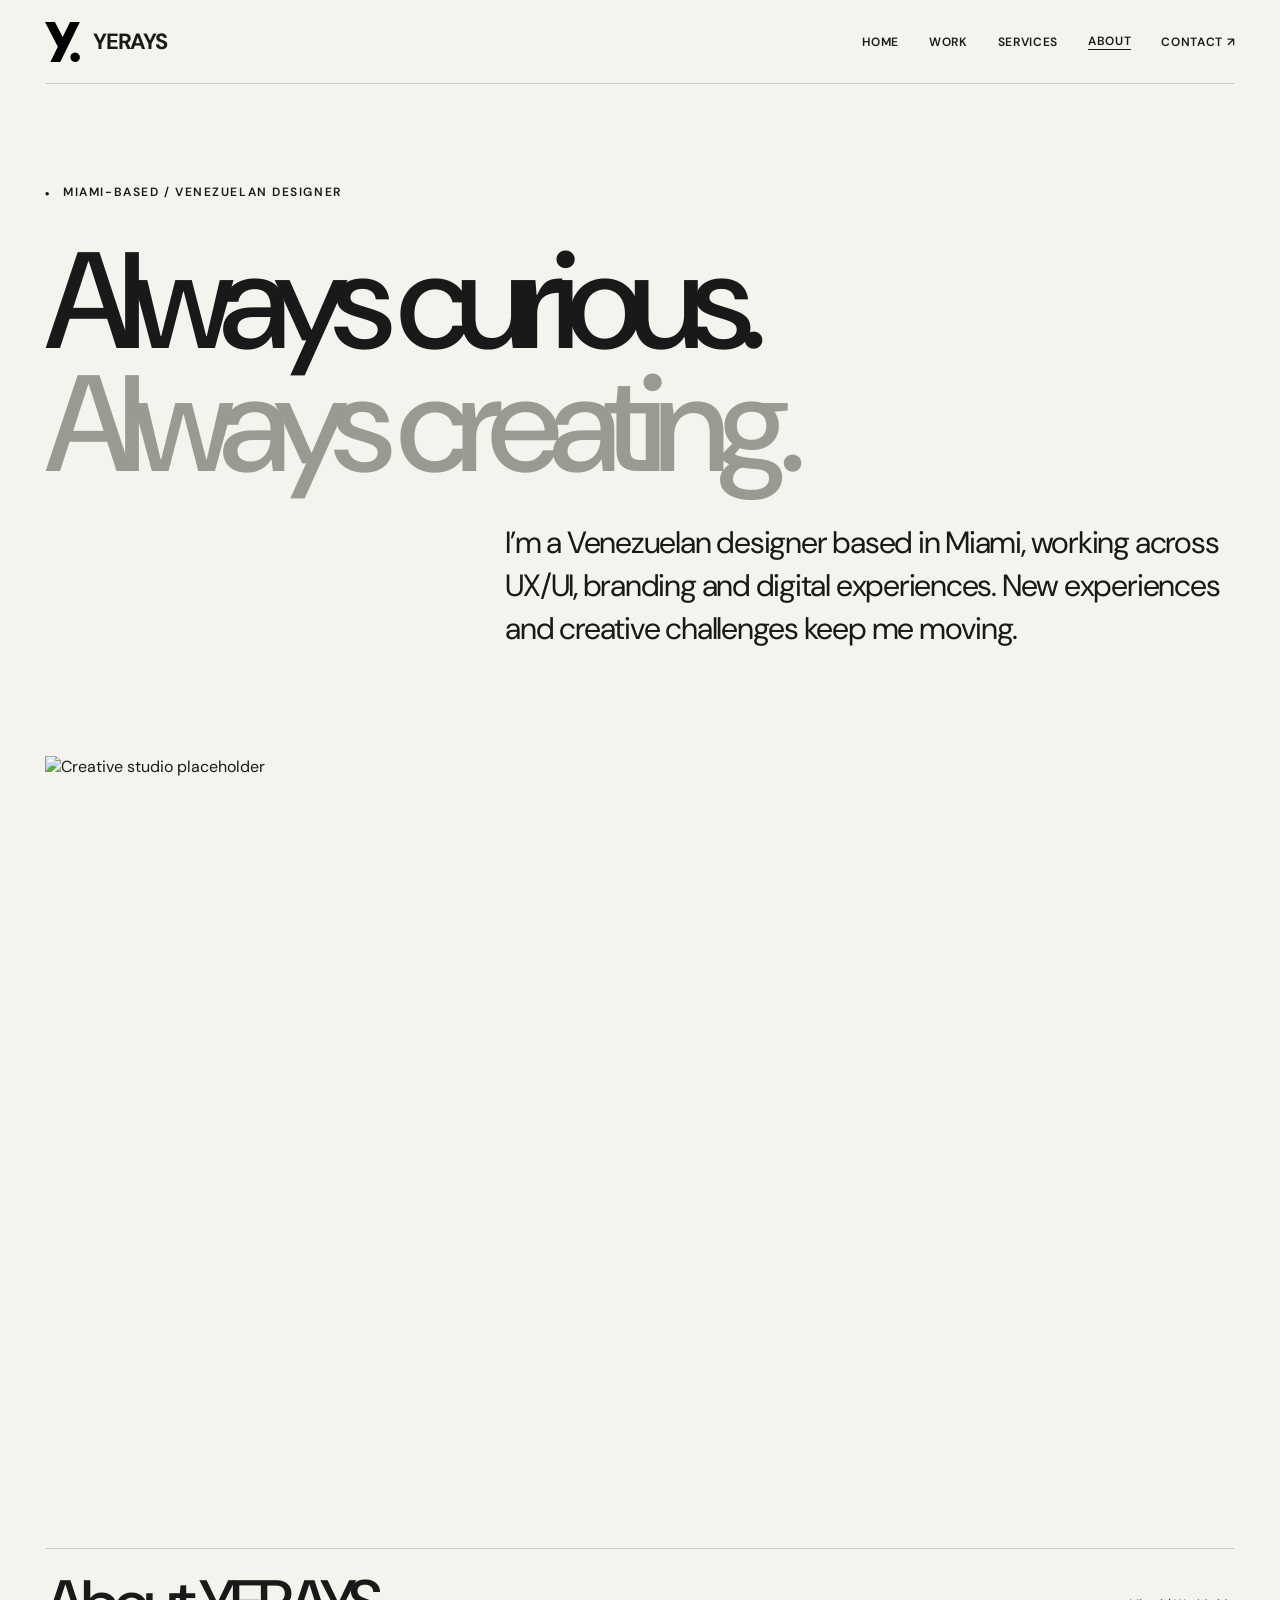
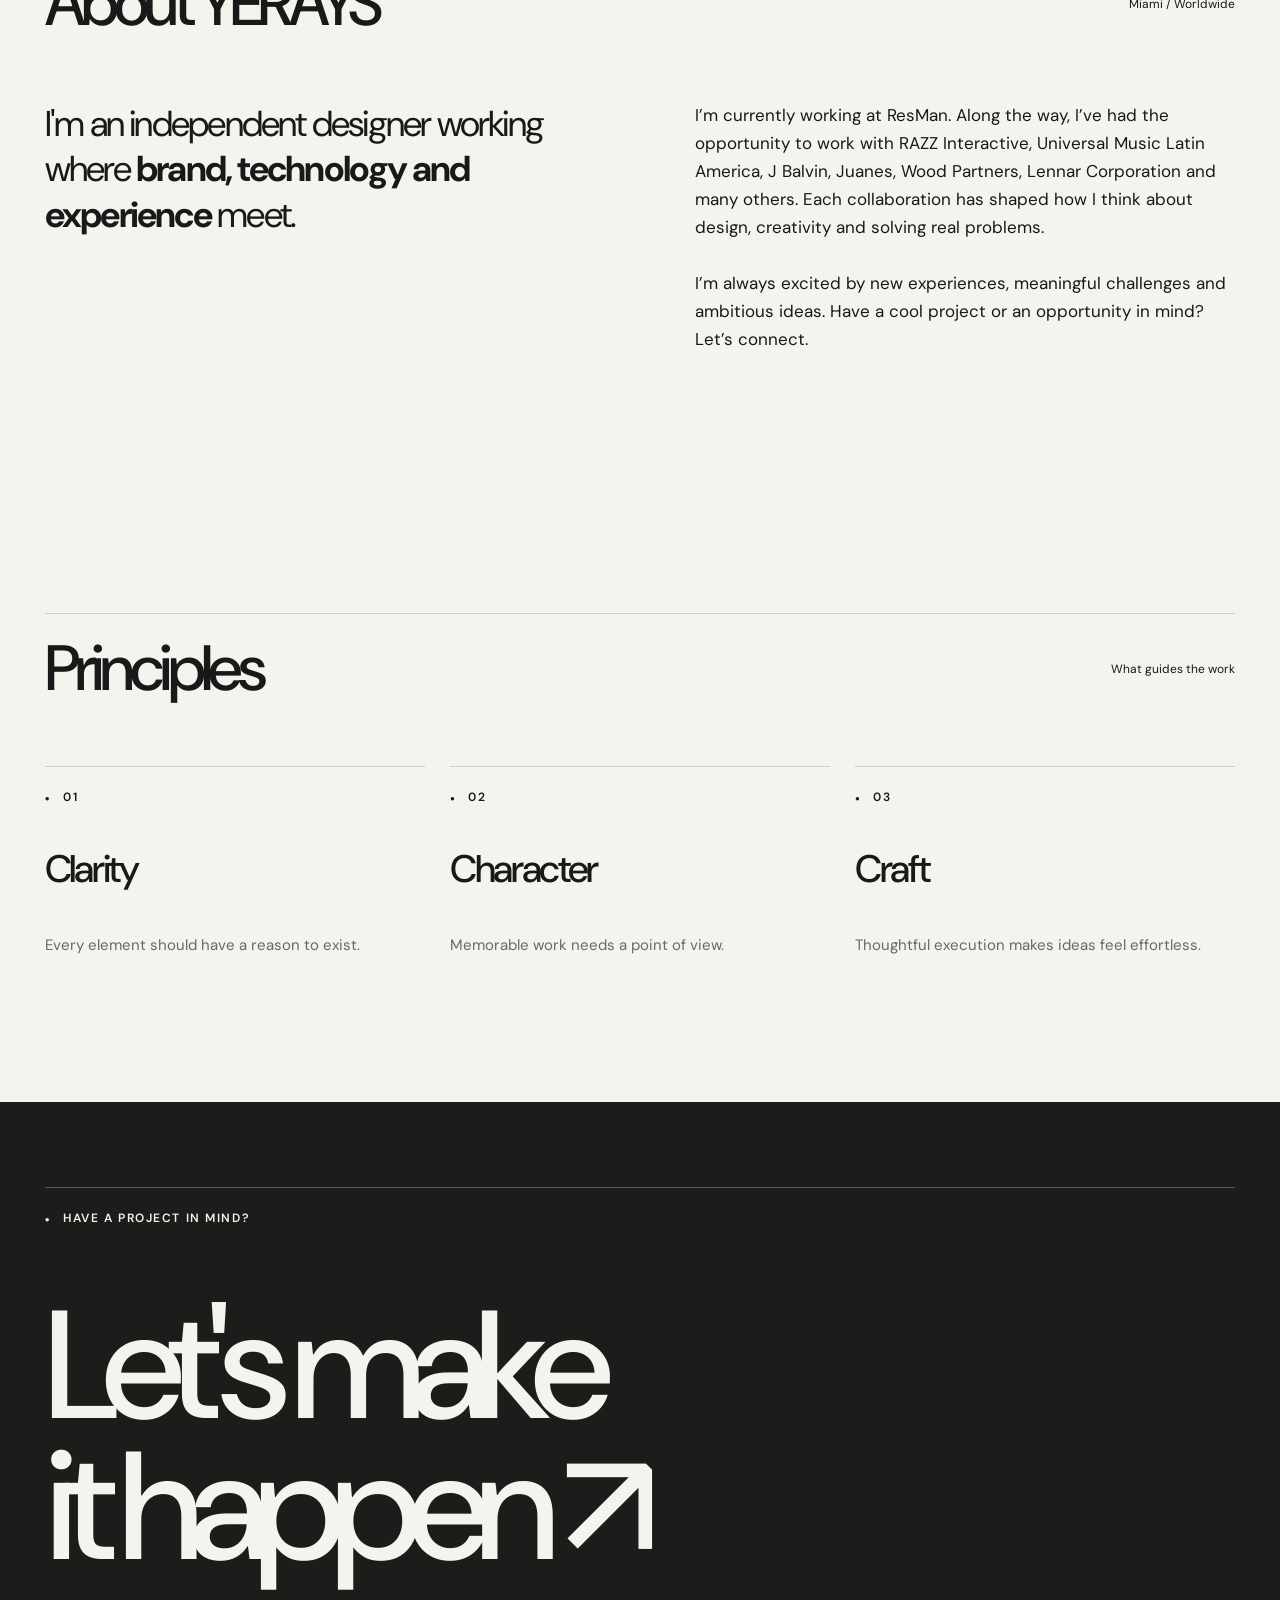
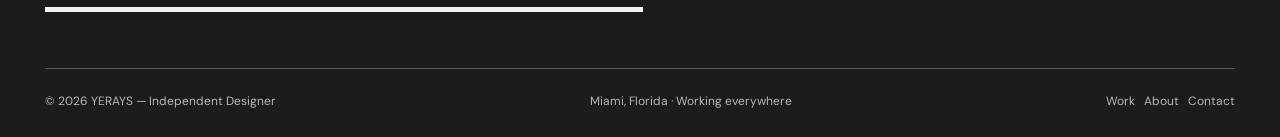
==== about.html @ f9dbedfa "Personalize About page with Venezuelan designer bio and experience" ====
<!doctype html><html lang="en"><head><meta charset="utf-8"><meta name="viewport" content="width=device-width,initial-scale=1"><meta name="theme-color" content="#f4f3ee"><title>About — YERAYS</title><meta name="description" content="Meet YERAYS, a Miami-based Venezuelan designer with experience working with RAZZ Interactive, Universal Music Latin America, J Balvin, Juanes, Wood Partners and Lennar."><link rel="stylesheet" href="style.css"></head><body><div class="container"><header class="topbar"><a class="brand" href="index.html" aria-label="YERAYS home"><img src="yerays-logo-black.svg" alt=""><span>YERAYS</span></a><nav class="nav" id="nav"><a href="index.html" >Home</a><a href="work.html" >Work</a><a href="services.html" >Services</a><a href="about.html" class="active">About</a><a href="contact.html" >Contact ↗</a></nav><button class="menu-btn" aria-expanded="false" aria-controls="nav">Menu +</button></header></div><main class="container"><section class="page-head"><div class="eyebrow">Miami-based / Venezuelan designer</div><h1 class="display">Always curious.<br><em>Always creating.</em></h1><p class="summary">I’m a Venezuelan designer based in Miami, working across UX/UI, branding and digital experiences. New experiences and creative challenges keep me moving.</p></section><div class="case-hero reveal"><img src="https://images.unsplash.com/photo-1497366754035-f200968a6e72?auto=format&fit=crop&w=2200&q=90" alt="Creative studio placeholder"></div><section class="section"><div class="section-line"><h2>About YERAYS</h2><span>Miami / Worldwide</span></div><div class="about-columns"><p class="reveal">I'm an independent designer working where <strong>brand, technology and experience</strong> meet.</p><p class="side reveal">I’m currently working at ResMan. Along the way, I’ve had the opportunity to work with RAZZ Interactive, Universal Music Latin America, J Balvin, Juanes, Wood Partners, Lennar Corporation and many others. Each collaboration has shaped how I think about design, creativity and solving real problems.<br><br>I’m always excited by new experiences, meaningful challenges and ambitious ideas. Have a cool project or an opportunity in mind? Let’s connect.</p></div></section><section class="section"><div class="section-line"><h2>Principles</h2><span>What guides the work</span></div><div class="process"><article class="reveal"><span class="eyebrow">01</span><h3>Clarity</h3><p>Every element should have a reason to exist.</p></article><article class="reveal"><span class="eyebrow">02</span><h3>Character</h3><p>Memorable work needs a point of view.</p></article><article class="reveal"><span class="eyebrow">03</span><h3>Craft</h3><p>Thoughtful execution makes ideas feel effortless.</p></article></div></section></main><footer class="footer"><div class="container"><div class="footer-head eyebrow">Have a project in mind?</div><h2>Let's make<br><a href="contact.html">it happen ↗</a></h2><div class="footer-bottom"><span>© <span data-year>2026</span> YERAYS — Independent Designer</span><span>Miami, Florida · Working everywhere</span><span><a href="work.html">Work</a> &nbsp; <a href="about.html">About</a> &nbsp; <a href="contact.html">Contact</a></span></div></div></footer><div class="cursor-tip" aria-hidden="true">Explore<br>case study ↗</div><script src="script.js" defer></script></body></html>
---- style.css ----
@import url('https://fonts.googleapis.com/css2?family=DM+Sans:wght@400;500;600;700&display=swap');
:root{--bg:#f4f3ee;--ink:#181918;--line:#cecec7;--muted:#686963;--accent:#d9f66e}*{box-sizing:border-box}html{scroll-behavior:smooth}body{margin:0;background:var(--bg);color:var(--ink);font-family:'DM Sans',Arial,sans-serif;-webkit-font-smoothing:antialiased}a{color:inherit;text-decoration:none}button,input,textarea{font:inherit}button{cursor:pointer}img,video{display:block;width:100%}::selection{background:var(--accent);color:var(--ink)}.container{width:min(100% - 7vw,1680px);margin:auto}.topbar{height:84px;display:flex;justify-content:space-between;align-items:center;gap:20px;border-bottom:1px solid var(--line);position:relative;z-index:30}.brand{display:flex;align-items:center;gap:13px;font-weight:700;letter-spacing:-.07em}.brand img{height:40px;width:35px;object-fit:contain}.brand span{font-size:22px}.nav{display:flex;gap:30px;align-items:center}.nav a{font-size:12px;font-weight:600;text-transform:uppercase;letter-spacing:.055em}.nav a.active{border-bottom:1px solid}.nav a:hover{opacity:.55}.menu-btn{display:none;border:0;background:transparent;font-size:14px}.pill{display:inline-flex;gap:10px;align-items:center;border:1px solid currentColor;border-radius:100px;padding:12px 19px;font-size:12px;font-weight:600;text-transform:uppercase;letter-spacing:.06em;transition:background .25s,color .25s}.pill:hover{background:var(--ink);color:var(--bg)}.eyebrow{font-size:12px;text-transform:uppercase;letter-spacing:.13em;font-weight:600}.eyebrow:before{content:'●';font-size:8px;margin-right:12px}.display{font-size:clamp(64px,10.7vw,190px);line-height:.9;letter-spacing:-.09em;font-weight:500;margin:0}.display em{font-style:normal;color:#999a92}.lede{font-size:clamp(21px,2.5vw,37px);line-height:1.3;letter-spacing:-.05em;font-weight:500}.muted{color:var(--muted)}.home-intro{padding:92px 0 56px}.home-intro .display{margin-top:38px}.intro-foot{display:flex;justify-content:space-between;align-items:end;gap:35px;margin-top:44px}.intro-foot p{max-width:470px;font-size:17px;line-height:1.5}.small{font-size:12px}.motion-stage{height:185vh;position:relative}.motion-pin{height:100vh;position:sticky;top:0;display:flex;align-items:center;justify-content:center;overflow:hidden}.motion-frame{position:relative;width:100vw;height:100vh;overflow:hidden;will-change:width,height,border-radius;isolation:isolate;background:#303b3a}.motion-frame img{width:100%;height:100%;object-fit:cover;filter:brightness(.72)}.motion-frame:after{content:'';position:absolute;inset:0;background:linear-gradient(90deg,rgba(0,0,0,.55),transparent 75%)}.motion-caption{position:absolute;left:7%;bottom:12%;z-index:2;color:white;font-size:clamp(42px,7vw,115px);line-height:.95;letter-spacing:-.075em;max-width:800px}.motion-caption small{display:block;font-size:12px;letter-spacing:.1em;text-transform:uppercase;margin-bottom:20px}.section{padding:130px 0}.section-line{border-top:1px solid var(--line);padding-top:23px;display:flex;justify-content:space-between;align-items:center;margin-bottom:65px}.section-line h2{font-size:clamp(35px,5vw,78px);letter-spacing:-.075em;line-height:1;margin:0;font-weight:500}.section-line span{font-size:12px}.feature-grid{display:grid;grid-template-columns:1.2fr .8fr;gap:28px}.feature-grid>a:nth-child(2){margin-top:160px}.tile{display:block;position:relative}.tile-visual{overflow:hidden;background:#deded9;position:relative}.tile-visual img{height:100%;object-fit:cover;transition:transform .9s cubic-bezier(.2,.7,.2,1)}.tile:hover img{transform:scale(1.055)}.tile.large .tile-visual{aspect-ratio:1.13}.tile.medium .tile-visual{aspect-ratio:.84}.tile.wide .tile-visual{aspect-ratio:1.75}.tile.small .tile-visual{aspect-ratio:1.04}.tile-meta{display:flex;justify-content:space-between;gap:15px;margin-top:18px}.tile-meta h3{font-size:clamp(20px,2.1vw,33px);letter-spacing:-.06em;font-weight:500;margin:0}.tile-meta span{font-size:12px;color:var(--muted);padding-top:7px}.tile p{font-size:13px;color:var(--muted);margin:8px 0 0}.cursor-tip{position:fixed;left:0;top:0;pointer-events:none;z-index:99;background:var(--accent);color:var(--ink);border-radius:50%;height:118px;width:118px;display:grid;place-items:center;text-align:center;font-size:12px;font-weight:700;line-height:1.3;transform:translate(-50%,-50%) scale(0);transition:transform .25s;box-shadow:0 12px 30px #0002}.cursor-tip.visible{transform:translate(-50%,-50%) scale(1)}.service-list{border-top:1px solid var(--line)}.service-row{display:grid;grid-template-columns:75px 1fr 1fr 35px;gap:22px;border-bottom:1px solid var(--line);padding:35px 0;align-items:center;transition:padding .3s}.service-row:hover{padding-left:16px}.service-row h3{font-size:clamp(26px,4vw,60px);font-weight:500;letter-spacing:-.065em;margin:0}.service-row p{max-width:390px;line-height:1.5;color:var(--muted);font-size:14px}.statement{background:#1b1d1a;color:#f4f3ee;padding:150px 0}.statement .lede{max-width:1150px;font-size:clamp(38px,5.5vw,88px);line-height:1.1}.statement .lede span{color:#878981}.footer{background:#1b1d1a;color:#f4f3ee;padding:85px 0 28px}.footer-head{border-top:1px solid #575a53;padding-top:22px}.footer h2{font-size:clamp(68px,12vw,190px);font-weight:500;letter-spacing:-.09em;line-height:.92;margin:70px 0 90px}.footer h2 a{border-bottom:5px solid currentColor}.footer-bottom{border-top:1px solid #575a53;padding-top:24px;display:flex;justify-content:space-between;gap:20px;font-size:12px;color:#b7b8b1}.page-head{padding:100px 0 75px}.page-head .display{margin:40px 0 35px}.page-head .summary{max-width:730px;margin-left:auto;font-size:clamp(20px,2.4vw,33px);line-height:1.4;letter-spacing:-.04em}.work-grid{display:grid;grid-template-columns:repeat(12,1fr);column-gap:25px;row-gap:110px}.work-grid .tile{grid-column:span 6}.work-grid .tile:nth-child(4n+1){grid-column:span 7}.work-grid .tile:nth-child(4n+2){grid-column:span 5;margin-top:160px}.work-grid .tile:nth-child(4n+3){grid-column:span 5;margin-top:100px}.work-grid .tile:nth-child(4n){grid-column:span 7}.work-grid .tile-visual{aspect-ratio:1.22}.work-grid .tile:nth-child(4n+2) .tile-visual,.work-grid .tile:nth-child(4n+3) .tile-visual{aspect-ratio:.82}.filters{display:flex;gap:10px;flex-wrap:wrap;margin:0 0 50px}.filter{background:none;border:1px solid var(--line);border-radius:40px;padding:11px 17px;font-size:12px}.filter.active,.filter:hover{background:var(--ink);color:white}.tile[hidden]{display:none!important}.about-columns{display:grid;grid-template-columns:1fr 1fr;gap:50px}.about-columns p{font-size:clamp(22px,2.8vw,43px);letter-spacing:-.05em;line-height:1.28;margin:0}.about-columns .side{font-size:17px;line-height:1.65;max-width:540px;margin-left:auto;letter-spacing:0}.process{display:grid;grid-template-columns:repeat(3,1fr);gap:25px}.process article{border-top:1px solid var(--line);padding-top:18px}.process h3{font-size:clamp(25px,3vw,42px);letter-spacing:-.06em;font-weight:500}.process p{font-size:15px;line-height:1.6;color:var(--muted)}.contact-grid{display:grid;grid-template-columns:1fr 1fr;gap:80px}.contact-grid .lede{margin:0}.contact-form{display:grid;gap:25px}.field{display:grid;gap:10px}.field label{font-size:12px;text-transform:uppercase;letter-spacing:.08em}.field input,.field textarea{width:100%;border:0;border-bottom:1px solid var(--line);background:transparent;border-radius:0;padding:15px 0;outline:0;font-size:17px;color:var(--ink)}.field input:focus,.field textarea:focus{border-color:var(--ink)}.contact-form button{border:0;background:var(--ink);color:white;padding:20px;font-size:13px;text-transform:uppercase;letter-spacing:.08em}.contact-note{font-size:12px;color:var(--muted)}.case-hero{aspect-ratio:1.8;overflow:hidden}.case-hero img{height:100%;object-fit:cover}.case-info{display:grid;grid-template-columns:1fr 1fr;gap:50px}.case-info p{font-size:clamp(20px,2.7vw,37px);letter-spacing:-.05em;line-height:1.4;margin:0}.case-detail{margin:70px 0}.case-detail img{max-height:850px;object-fit:cover}.reveal{opacity:0;transform:translateY(42px);transition:opacity .8s ease,transform .8s cubic-bezier(.2,.7,.2,1)}.reveal.in{opacity:1;transform:translateY(0)}@media(max-width:800px){.container{width:calc(100% - 40px)}.topbar{height:70px}.nav{display:none;position:absolute;top:70px;left:-20px;right:-20px;background:var(--bg);padding:30px 20px 40px;flex-direction:column;align-items:flex-start;border-bottom:1px solid var(--line)}.nav.open{display:flex}.menu-btn{display:block}.brand img{height:34px;width:30px}.brand span{font-size:20px}.home-intro{padding:75px 0 50px}.display{font-size:clamp(58px,13vw,100px)}.intro-foot{align-items:flex-start;flex-direction:column;margin-top:30px}.motion-stage{height:145vh}.motion-caption{font-size:clamp(40px,10vw,76px)}.section{padding:85px 0}.section-line{margin-bottom:40px}.feature-grid,.about-columns,.contact-grid,.case-info{grid-template-columns:1fr}.feature-grid>a:nth-child(2){margin-top:0}.feature-grid .tile-visual{aspect-ratio:1.15!important}.work-grid{grid-template-columns:1fr;row-gap:55px}.work-grid .tile,.work-grid .tile:nth-child(n){grid-column:1;margin-top:0}.work-grid .tile-visual,.work-grid .tile:nth-child(n) .tile-visual{aspect-ratio:1.1}.service-row{grid-template-columns:32px 1fr 25px;gap:12px}.service-row p{grid-column:2;grid-row:2;margin:0}.service-row h3{font-size:31px}.service-row .arrow{grid-column:3;grid-row:1}.statement{padding:100px 0}.footer h2{margin:60px 0;font-size:clamp(60px,12vw,100px)}.footer-bottom{flex-wrap:wrap}.page-head{padding:75px 0 55px}.page-head .summary{margin:30px 0 0}.process{grid-template-columns:1fr}.about-columns .side{margin:0}.case-hero{aspect-ratio:1.1}.cursor-tip{display:none}}@media(prefers-reduced-motion:reduce){*,*:before,*:after{animation-duration:.01ms!important;transition-duration:.01ms!important;scroll-behavior:auto!important}.reveal{opacity:1;transform:none}.motion-stage{height:auto}.motion-pin{position:relative;height:70vh}.motion-frame{width:100%!important;height:70vh!important;border-radius:0!important}}
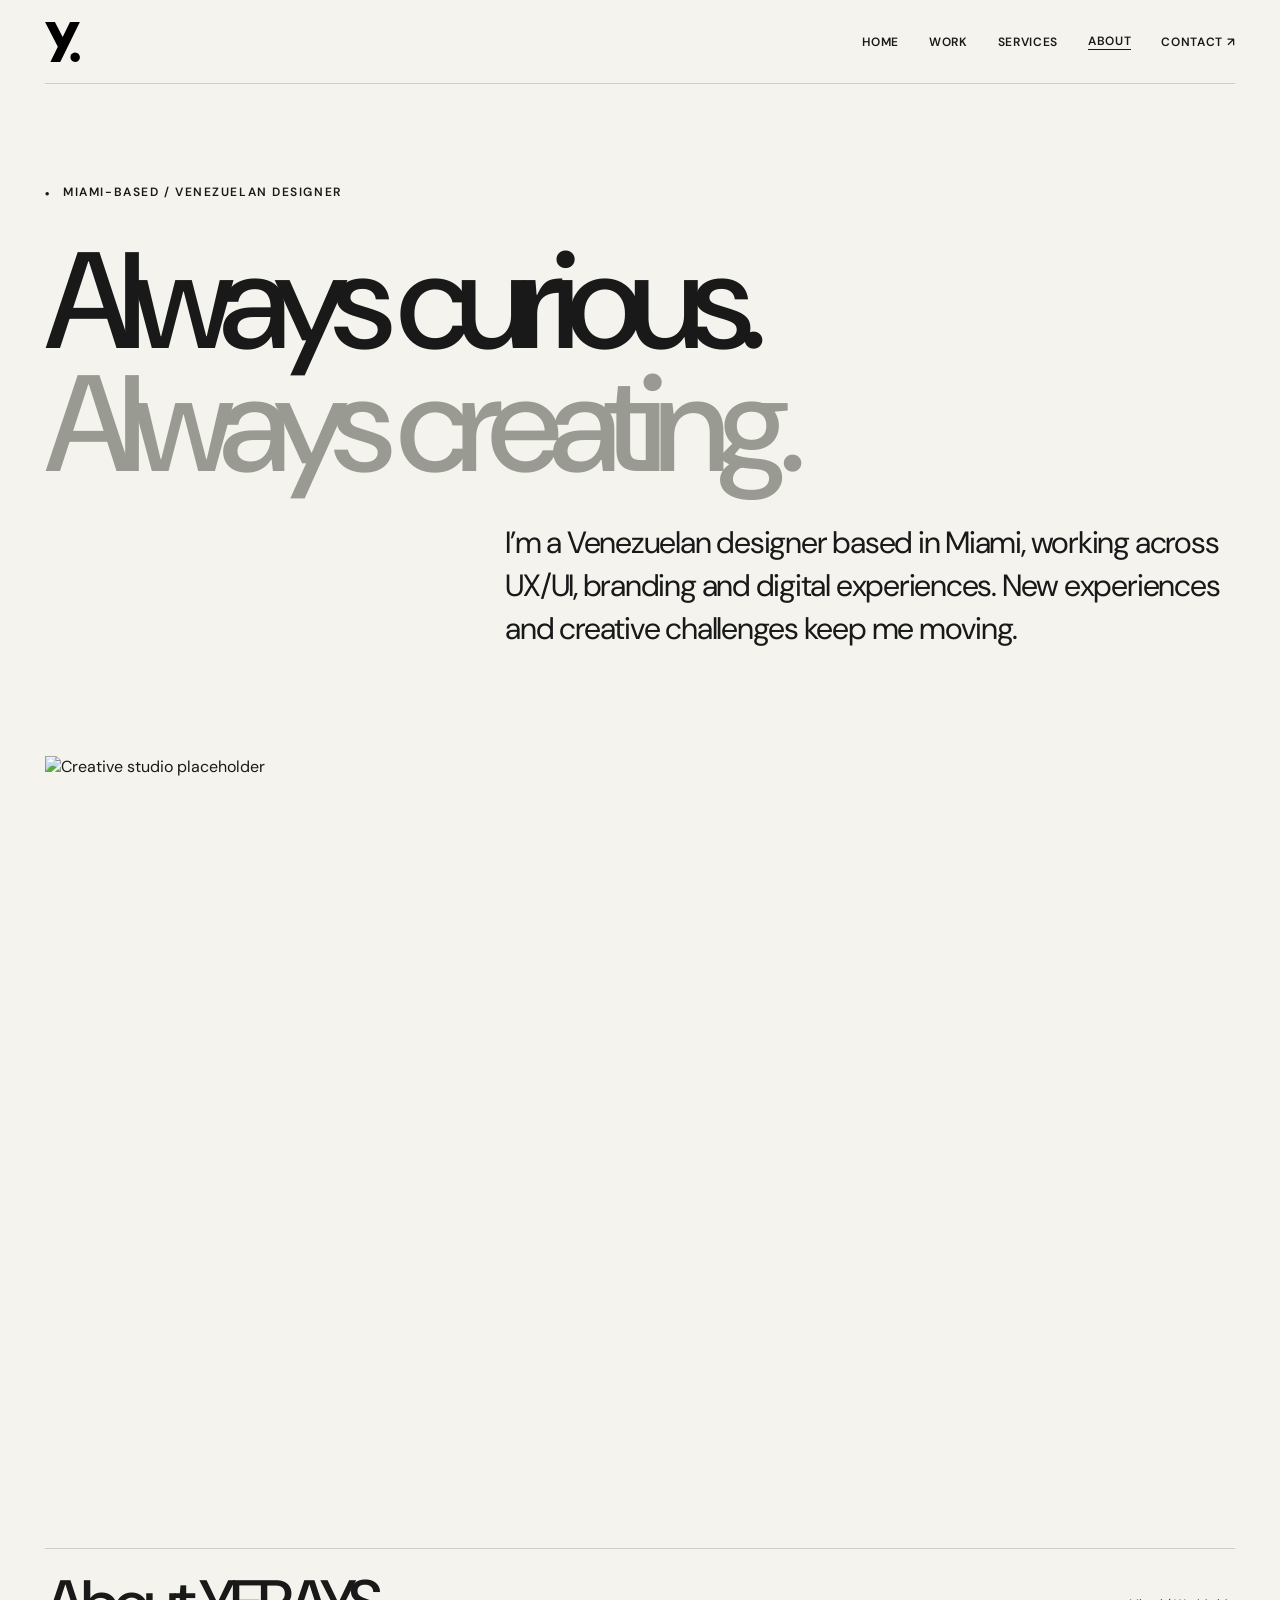
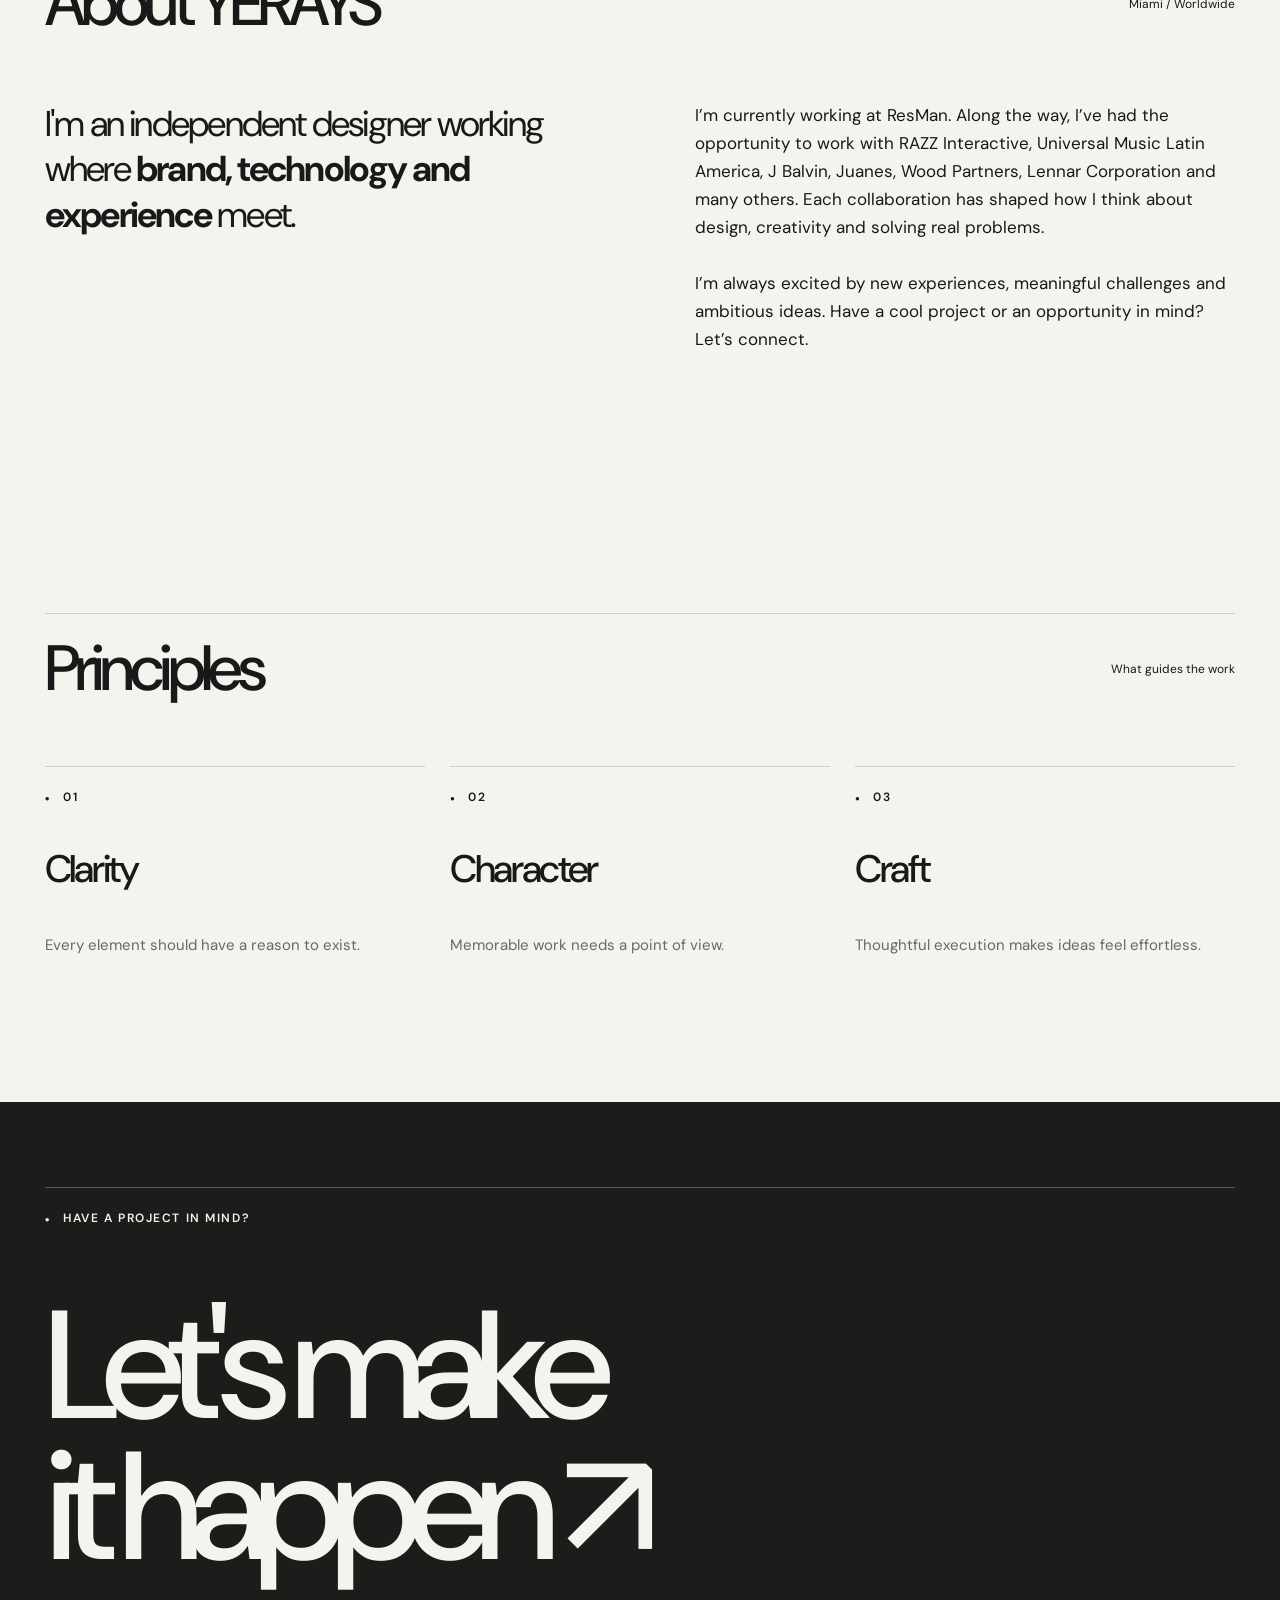
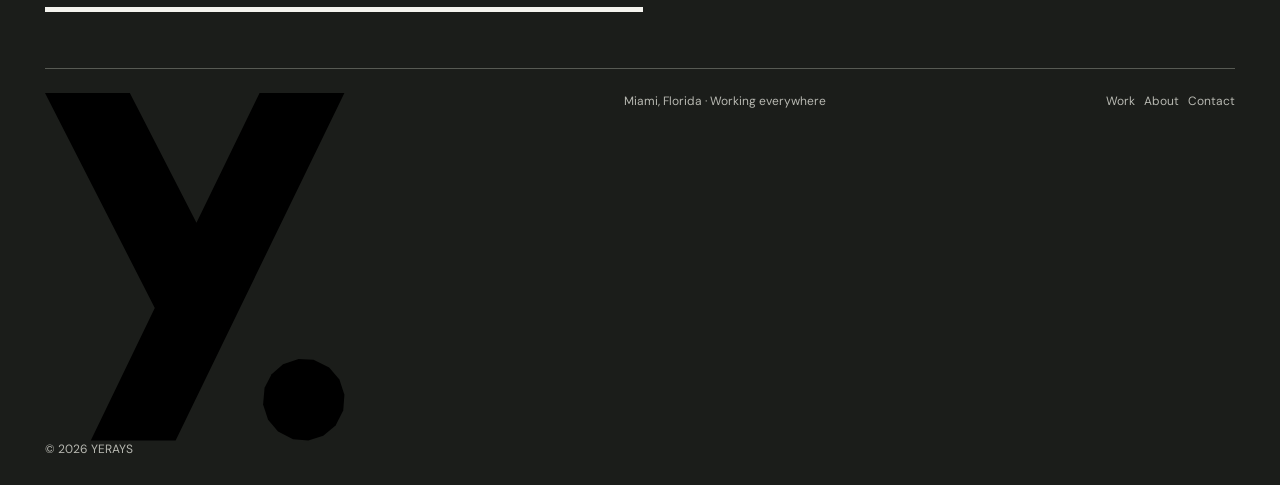
==== commit 2eb35685: "Use logo-only header and branded footer on about.html" ====
--- a/about.html
+++ b/about.html
@@ -1 +1 @@
-<!doctype html><html lang="en"><head><meta charset="utf-8"><meta name="viewport" content="width=device-width,initial-scale=1"><meta name="theme-color" content="#f4f3ee"><title>About — YERAYS</title><meta name="description" content="Meet YERAYS, a Miami-based Venezuelan designer with experience working with RAZZ Interactive, Universal Music Latin America, J Balvin, Juanes, Wood Partners and Lennar."><link rel="stylesheet" href="style.css"></head><body><div class="container"><header class="topbar"><a class="brand" href="index.html" aria-label="YERAYS home"><img src="yerays-logo-black.svg" alt=""><span>YERAYS</span></a><nav class="nav" id="nav"><a href="index.html" >Home</a><a href="work.html" >Work</a><a href="services.html" >Services</a><a href="about.html" class="active">About</a><a href="contact.html" >Contact ↗</a></nav><button class="menu-btn" aria-expanded="false" aria-controls="nav">Menu +</button></header></div><main class="container"><section class="page-head"><div class="eyebrow">Miami-based / Venezuelan designer</div><h1 class="display">Always curious.<br><em>Always creating.</em></h1><p class="summary">I’m a Venezuelan designer based in Miami, working across UX/UI, branding and digital experiences. New experiences and creative challenges keep me moving.</p></section><div class="case-hero reveal"><img src="https://images.unsplash.com/photo-1497366754035-f200968a6e72?auto=format&fit=crop&w=2200&q=90" alt="Creative studio placeholder"></div><section class="section"><div class="section-line"><h2>About YERAYS</h2><span>Miami / Worldwide</span></div><div class="about-columns"><p class="reveal">I'm an independent designer working where <strong>brand, technology and experience</strong> meet.</p><p class="side reveal">I’m currently working at ResMan. Along the way, I’ve had the opportunity to work with RAZZ Interactive, Universal Music Latin America, J Balvin, Juanes, Wood Partners, Lennar Corporation and many others. Each collaboration has shaped how I think about design, creativity and solving real problems.<br><br>I’m always excited by new experiences, meaningful challenges and ambitious ideas. Have a cool project or an opportunity in mind? Let’s connect.</p></div></section><section class="section"><div class="section-line"><h2>Principles</h2><span>What guides the work</span></div><div class="process"><article class="reveal"><span class="eyebrow">01</span><h3>Clarity</h3><p>Every element should have a reason to exist.</p></article><article class="reveal"><span class="eyebrow">02</span><h3>Character</h3><p>Memorable work needs a point of view.</p></article><article class="reveal"><span class="eyebrow">03</span><h3>Craft</h3><p>Thoughtful execution makes ideas feel effortless.</p></article></div></section></main><footer class="footer"><div class="container"><div class="footer-head eyebrow">Have a project in mind?</div><h2>Let's make<br><a href="contact.html">it happen ↗</a></h2><div class="footer-bottom"><span>© <span data-year>2026</span> YERAYS — Independent Designer</span><span>Miami, Florida · Working everywhere</span><span><a href="work.html">Work</a> &nbsp; <a href="about.html">About</a> &nbsp; <a href="contact.html">Contact</a></span></div></div></footer><div class="cursor-tip" aria-hidden="true">Explore<br>case study ↗</div><script src="script.js" defer></script></body></html>+<!doctype html><html lang="en"><head><meta charset="utf-8"><meta name="viewport" content="width=device-width,initial-scale=1"><meta name="theme-color" content="#f4f3ee"><title>About — YERAYS</title><meta name="description" content="Meet YERAYS, a Miami-based Venezuelan designer with experience working with RAZZ Interactive, Universal Music Latin America, J Balvin, Juanes, Wood Partners and Lennar."><link rel="stylesheet" href="style.css"></head><body><div class="container"><header class="topbar"><a class="brand" href="index.html" aria-label="YERAYS home"><img src="yerays-logo-black.svg" alt="YERAYS logo"></a><nav class="nav" id="nav"><a href="index.html" >Home</a><a href="work.html" >Work</a><a href="services.html" >Services</a><a href="about.html" class="active">About</a><a href="contact.html" >Contact ↗</a></nav><button class="menu-btn" aria-expanded="false" aria-controls="nav">Menu +</button></header></div><main class="container"><section class="page-head"><div class="eyebrow">Miami-based / Venezuelan designer</div><h1 class="display">Always curious.<br><em>Always creating.</em></h1><p class="summary">I’m a Venezuelan designer based in Miami, working across UX/UI, branding and digital experiences. New experiences and creative challenges keep me moving.</p></section><div class="case-hero reveal"><img src="https://images.unsplash.com/photo-1497366754035-f200968a6e72?auto=format&fit=crop&w=2200&q=90" alt="Creative studio placeholder"></div><section class="section"><div class="section-line"><h2>About YERAYS</h2><span>Miami / Worldwide</span></div><div class="about-columns"><p class="reveal">I'm an independent designer working where <strong>brand, technology and experience</strong> meet.</p><p class="side reveal">I’m currently working at ResMan. Along the way, I’ve had the opportunity to work with RAZZ Interactive, Universal Music Latin America, J Balvin, Juanes, Wood Partners, Lennar Corporation and many others. Each collaboration has shaped how I think about design, creativity and solving real problems.<br><br>I’m always excited by new experiences, meaningful challenges and ambitious ideas. Have a cool project or an opportunity in mind? Let’s connect.</p></div></section><section class="section"><div class="section-line"><h2>Principles</h2><span>What guides the work</span></div><div class="process"><article class="reveal"><span class="eyebrow">01</span><h3>Clarity</h3><p>Every element should have a reason to exist.</p></article><article class="reveal"><span class="eyebrow">02</span><h3>Character</h3><p>Memorable work needs a point of view.</p></article><article class="reveal"><span class="eyebrow">03</span><h3>Craft</h3><p>Thoughtful execution makes ideas feel effortless.</p></article></div></section></main><footer class="footer"><div class="container"><div class="footer-head eyebrow">Have a project in mind?</div><h2>Let's make<br><a href="contact.html">it happen ↗</a></h2><div class="footer-bottom"><span><img class="footer-mark" src="yerays-logo-black.svg" alt="YERAYS logo"> © <span data-year>2026</span> YERAYS</span><span>Miami, Florida · Working everywhere</span><span><a href="work.html">Work</a> &nbsp; <a href="about.html">About</a> &nbsp; <a href="contact.html">Contact</a></span></div></div></footer><div class="cursor-tip" aria-hidden="true">Explore<br>case study ↗</div><script src="script.js" defer></script></body></html>
--- a/style.css
+++ b/style.css
@@ -1,2 +1,2 @@
 @import url('https://fonts.googleapis.com/css2?family=DM+Sans:wght@400;500;600;700&display=swap');
-:root{--bg:#f4f3ee;--ink:#181918;--line:#cecec7;--muted:#686963;--accent:#d9f66e}*{box-sizing:border-box}html{scroll-behavior:smooth}body{margin:0;background:var(--bg);color:var(--ink);font-family:'DM Sans',Arial,sans-serif;-webkit-font-smoothing:antialiased}a{color:inherit;text-decoration:none}button,input,textarea{font:inherit}button{cursor:pointer}img,video{display:block;width:100%}::selection{background:var(--accent);color:var(--ink)}.container{width:min(100% - 7vw,1680px);margin:auto}.topbar{height:84px;display:flex;justify-content:space-between;align-items:center;gap:20px;border-bottom:1px solid var(--line);position:relative;z-index:30}.brand{display:flex;align-items:center;gap:13px;font-weight:700;letter-spacing:-.07em}.brand img{height:40px;width:35px;object-fit:contain}.brand span{font-size:22px}.nav{display:flex;gap:30px;align-items:center}.nav a{font-size:12px;font-weight:600;text-transform:uppercase;letter-spacing:.055em}.nav a.active{border-bottom:1px solid}.nav a:hover{opacity:.55}.menu-btn{display:none;border:0;background:transparent;font-size:14px}.pill{display:inline-flex;gap:10px;align-items:center;border:1px solid currentColor;border-radius:100px;padding:12px 19px;font-size:12px;font-weight:600;text-transform:uppercase;letter-spacing:.06em;transition:background .25s,color .25s}.pill:hover{background:var(--ink);color:var(--bg)}.eyebrow{font-size:12px;text-transform:uppercase;letter-spacing:.13em;font-weight:600}.eyebrow:before{content:'●';font-size:8px;margin-right:12px}.display{font-size:clamp(64px,10.7vw,190px);line-height:.9;letter-spacing:-.09em;font-weight:500;margin:0}.display em{font-style:normal;color:#999a92}.lede{font-size:clamp(21px,2.5vw,37px);line-height:1.3;letter-spacing:-.05em;font-weight:500}.muted{color:var(--muted)}.home-intro{padding:92px 0 56px}.home-intro .display{margin-top:38px}.intro-foot{display:flex;justify-content:space-between;align-items:end;gap:35px;margin-top:44px}.intro-foot p{max-width:470px;font-size:17px;line-height:1.5}.small{font-size:12px}.motion-stage{height:185vh;position:relative}.motion-pin{height:100vh;position:sticky;top:0;display:flex;align-items:center;justify-content:center;overflow:hidden}.motion-frame{position:relative;width:100vw;height:100vh;overflow:hidden;will-change:width,height,border-radius;isolation:isolate;background:#303b3a}.motion-frame img{width:100%;height:100%;object-fit:cover;filter:brightness(.72)}.motion-frame:after{content:'';position:absolute;inset:0;background:linear-gradient(90deg,rgba(0,0,0,.55),transparent 75%)}.motion-caption{position:absolute;left:7%;bottom:12%;z-index:2;color:white;font-size:clamp(42px,7vw,115px);line-height:.95;letter-spacing:-.075em;max-width:800px}.motion-caption small{display:block;font-size:12px;letter-spacing:.1em;text-transform:uppercase;margin-bottom:20px}.section{padding:130px 0}.section-line{border-top:1px solid var(--line);padding-top:23px;display:flex;justify-content:space-between;align-items:center;margin-bottom:65px}.section-line h2{font-size:clamp(35px,5vw,78px);letter-spacing:-.075em;line-height:1;margin:0;font-weight:500}.section-line span{font-size:12px}.feature-grid{display:grid;grid-template-columns:1.2fr .8fr;gap:28px}.feature-grid>a:nth-child(2){margin-top:160px}.tile{display:block;position:relative}.tile-visual{overflow:hidden;background:#deded9;position:relative}.tile-visual img{height:100%;object-fit:cover;transition:transform .9s cubic-bezier(.2,.7,.2,1)}.tile:hover img{transform:scale(1.055)}.tile.large .tile-visual{aspect-ratio:1.13}.tile.medium .tile-visual{aspect-ratio:.84}.tile.wide .tile-visual{aspect-ratio:1.75}.tile.small .tile-visual{aspect-ratio:1.04}.tile-meta{display:flex;justify-content:space-between;gap:15px;margin-top:18px}.tile-meta h3{font-size:clamp(20px,2.1vw,33px);letter-spacing:-.06em;font-weight:500;margin:0}.tile-meta span{font-size:12px;color:var(--muted);padding-top:7px}.tile p{font-size:13px;color:var(--muted);margin:8px 0 0}.cursor-tip{position:fixed;left:0;top:0;pointer-events:none;z-index:99;background:var(--accent);color:var(--ink);border-radius:50%;height:118px;width:118px;display:grid;place-items:center;text-align:center;font-size:12px;font-weight:700;line-height:1.3;transform:translate(-50%,-50%) scale(0);transition:transform .25s;box-shadow:0 12px 30px #0002}.cursor-tip.visible{transform:translate(-50%,-50%) scale(1)}.service-list{border-top:1px solid var(--line)}.service-row{display:grid;grid-template-columns:75px 1fr 1fr 35px;gap:22px;border-bottom:1px solid var(--line);padding:35px 0;align-items:center;transition:padding .3s}.service-row:hover{padding-left:16px}.service-row h3{font-size:clamp(26px,4vw,60px);font-weight:500;letter-spacing:-.065em;margin:0}.service-row p{max-width:390px;line-height:1.5;color:var(--muted);font-size:14px}.statement{background:#1b1d1a;color:#f4f3ee;padding:150px 0}.statement .lede{max-width:1150px;font-size:clamp(38px,5.5vw,88px);line-height:1.1}.statement .lede span{color:#878981}.footer{background:#1b1d1a;color:#f4f3ee;padding:85px 0 28px}.footer-head{border-top:1px solid #575a53;padding-top:22px}.footer h2{font-size:clamp(68px,12vw,190px);font-weight:500;letter-spacing:-.09em;line-height:.92;margin:70px 0 90px}.footer h2 a{border-bottom:5px solid currentColor}.footer-bottom{border-top:1px solid #575a53;padding-top:24px;display:flex;justify-content:space-between;gap:20px;font-size:12px;color:#b7b8b1}.page-head{padding:100px 0 75px}.page-head .display{margin:40px 0 35px}.page-head .summary{max-width:730px;margin-left:auto;font-size:clamp(20px,2.4vw,33px);line-height:1.4;letter-spacing:-.04em}.work-grid{display:grid;grid-template-columns:repeat(12,1fr);column-gap:25px;row-gap:110px}.work-grid .tile{grid-column:span 6}.work-grid .tile:nth-child(4n+1){grid-column:span 7}.work-grid .tile:nth-child(4n+2){grid-column:span 5;margin-top:160px}.work-grid .tile:nth-child(4n+3){grid-column:span 5;margin-top:100px}.work-grid .tile:nth-child(4n){grid-column:span 7}.work-grid .tile-visual{aspect-ratio:1.22}.work-grid .tile:nth-child(4n+2) .tile-visual,.work-grid .tile:nth-child(4n+3) .tile-visual{aspect-ratio:.82}.filters{display:flex;gap:10px;flex-wrap:wrap;margin:0 0 50px}.filter{background:none;border:1px solid var(--line);border-radius:40px;padding:11px 17px;font-size:12px}.filter.active,.filter:hover{background:var(--ink);color:white}.tile[hidden]{display:none!important}.about-columns{display:grid;grid-template-columns:1fr 1fr;gap:50px}.about-columns p{font-size:clamp(22px,2.8vw,43px);letter-spacing:-.05em;line-height:1.28;margin:0}.about-columns .side{font-size:17px;line-height:1.65;max-width:540px;margin-left:auto;letter-spacing:0}.process{display:grid;grid-template-columns:repeat(3,1fr);gap:25px}.process article{border-top:1px solid var(--line);padding-top:18px}.process h3{font-size:clamp(25px,3vw,42px);letter-spacing:-.06em;font-weight:500}.process p{font-size:15px;line-height:1.6;color:var(--muted)}.contact-grid{display:grid;grid-template-columns:1fr 1fr;gap:80px}.contact-grid .lede{margin:0}.contact-form{display:grid;gap:25px}.field{display:grid;gap:10px}.field label{font-size:12px;text-transform:uppercase;letter-spacing:.08em}.field input,.field textarea{width:100%;border:0;border-bottom:1px solid var(--line);background:transparent;border-radius:0;padding:15px 0;outline:0;font-size:17px;color:var(--ink)}.field input:focus,.field textarea:focus{border-color:var(--ink)}.contact-form button{border:0;background:var(--ink);color:white;padding:20px;font-size:13px;text-transform:uppercase;letter-spacing:.08em}.contact-note{font-size:12px;color:var(--muted)}.case-hero{aspect-ratio:1.8;overflow:hidden}.case-hero img{height:100%;object-fit:cover}.case-info{display:grid;grid-template-columns:1fr 1fr;gap:50px}.case-info p{font-size:clamp(20px,2.7vw,37px);letter-spacing:-.05em;line-height:1.4;margin:0}.case-detail{margin:70px 0}.case-detail img{max-height:850px;object-fit:cover}.reveal{opacity:0;transform:translateY(42px);transition:opacity .8s ease,transform .8s cubic-bezier(.2,.7,.2,1)}.reveal.in{opacity:1;transform:translateY(0)}@media(max-width:800px){.container{width:calc(100% - 40px)}.topbar{height:70px}.nav{display:none;position:absolute;top:70px;left:-20px;right:-20px;background:var(--bg);padding:30px 20px 40px;flex-direction:column;align-items:flex-start;border-bottom:1px solid var(--line)}.nav.open{display:flex}.menu-btn{display:block}.brand img{height:34px;width:30px}.brand span{font-size:20px}.home-intro{padding:75px 0 50px}.display{font-size:clamp(58px,13vw,100px)}.intro-foot{align-items:flex-start;flex-direction:column;margin-top:30px}.motion-stage{height:145vh}.motion-caption{font-size:clamp(40px,10vw,76px)}.section{padding:85px 0}.section-line{margin-bottom:40px}.feature-grid,.about-columns,.contact-grid,.case-info{grid-template-columns:1fr}.feature-grid>a:nth-child(2){margin-top:0}.feature-grid .tile-visual{aspect-ratio:1.15!important}.work-grid{grid-template-columns:1fr;row-gap:55px}.work-grid .tile,.work-grid .tile:nth-child(n){grid-column:1;margin-top:0}.work-grid .tile-visual,.work-grid .tile:nth-child(n) .tile-visual{aspect-ratio:1.1}.service-row{grid-template-columns:32px 1fr 25px;gap:12px}.service-row p{grid-column:2;grid-row:2;margin:0}.service-row h3{font-size:31px}.service-row .arrow{grid-column:3;grid-row:1}.statement{padding:100px 0}.footer h2{margin:60px 0;font-size:clamp(60px,12vw,100px)}.footer-bottom{flex-wrap:wrap}.page-head{padding:75px 0 55px}.page-head .summary{margin:30px 0 0}.process{grid-template-columns:1fr}.about-columns .side{margin:0}.case-hero{aspect-ratio:1.1}.cursor-tip{display:none}}@media(prefers-reduced-motion:reduce){*,*:before,*:after{animation-duration:.01ms!important;transition-duration:.01ms!important;scroll-behavior:auto!important}.reveal{opacity:1;transform:none}.motion-stage{height:auto}.motion-pin{position:relative;height:70vh}.motion-frame{width:100%!important;height:70vh!important;border-radius:0!important}}+:root{--bg:#f4f3ee;--ink:#181918;--line:#cecec7;--muted:#686963;--accent:#d9f66e}*{box-sizing:border-box}html{scroll-behavior:smooth}body{margin:0;background:var(--bg);color:var(--ink);font-family:'DM Sans',Arial,sans-serif;-webkit-font-smoothing:antialiased}a{color:inherit;text-decoration:none}button,input,textarea{font:inherit}button{cursor:pointer}img,video{display:block;width:100%}::selection{background:var(--accent);color:var(--ink)}.container{width:min(100% - 7vw,1680px);margin:auto}.topbar{height:84px;display:flex;justify-content:space-between;align-items:center;gap:20px;border-bottom:1px solid var(--line);position:relative;z-index:30}.brand{display:flex;align-items:center;gap:13px;font-weight:700;letter-spacing:-.07em}.brand img{height:40px;width:35px;object-fit:contain}.brand span{font-size:22px}.nav{display:flex;gap:30px;align-items:center}.nav a{font-size:12px;font-weight:600;text-transform:uppercase;letter-spacing:.055em}.nav a.active{border-bottom:1px solid}.nav a:hover{opacity:.55}.menu-btn{display:none;border:0;background:transparent;font-size:14px}.pill{display:inline-flex;gap:10px;align-items:center;border:1px solid currentColor;border-radius:100px;padding:12px 19px;font-size:12px;font-weight:600;text-transform:uppercase;letter-spacing:.06em;transition:background .25s,color .25s}.pill:hover{background:var(--ink);color:var(--bg)}.eyebrow{font-size:12px;text-transform:uppercase;letter-spacing:.13em;font-weight:600}.eyebrow:before{content:'●';font-size:8px;margin-right:12px}.display{font-size:clamp(64px,10.7vw,190px);line-height:.9;letter-spacing:-.09em;font-weight:500;margin:0}.display em{font-style:normal;color:#999a92}.lede{font-size:clamp(21px,2.5vw,37px);line-height:1.3;letter-spacing:-.05em;font-weight:500}.muted{color:var(--muted)}.home-intro{padding:92px 0 56px}.home-intro .display{margin-top:38px}.intro-foot{display:flex;justify-content:space-between;align-items:end;gap:35px;margin-top:44px}.intro-foot p{max-width:470px;font-size:17px;line-height:1.5}.small{font-size:12px}.motion-stage{height:185vh;position:relative}.motion-pin{height:100vh;position:sticky;top:0;display:flex;align-items:center;justify-content:center;overflow:hidden}.motion-frame{position:relative;width:100vw;height:100vh;overflow:hidden;will-change:width,height,border-radius;isolation:isolate;background:#303b3a}.motion-frame img{width:100%;height:100%;object-fit:cover;filter:brightness(.72)}.motion-frame:after{content:'';position:absolute;inset:0;background:linear-gradient(90deg,rgba(0,0,0,.55),transparent 75%)}.motion-caption{position:absolute;left:7%;bottom:12%;z-index:2;color:white;font-size:clamp(42px,7vw,115px);line-height:.95;letter-spacing:-.075em;max-width:800px}.motion-caption small{display:block;font-size:12px;letter-spacing:.1em;text-transform:uppercase;margin-bottom:20px}.section{padding:130px 0}.section-line{border-top:1px solid var(--line);padding-top:23px;display:flex;justify-content:space-between;align-items:center;margin-bottom:65px}.section-line h2{font-size:clamp(35px,5vw,78px);letter-spacing:-.075em;line-height:1;margin:0;font-weight:500}.section-line span{font-size:12px}.feature-grid{display:grid;grid-template-columns:1.12fr .88fr;column-gap:clamp(55px,7vw,135px);row-gap:clamp(105px,12vw,205px);align-items:start}.feature-grid>a:nth-child(2){margin-top:135px}.tile{display:block;position:relative}.tile-visual{overflow:hidden;background:#deded9;position:relative}.tile-visual img{height:100%;object-fit:cover;transition:transform 1.25s cubic-bezier(.22,1,.36,1)}.tile:hover img{transform:scale(1.035)}.tile.large .tile-visual{aspect-ratio:1.13}.tile.medium .tile-visual{aspect-ratio:.84}.tile.wide .tile-visual{aspect-ratio:1.75}.tile.small .tile-visual{aspect-ratio:1.04}.tile-meta{display:flex;justify-content:space-between;gap:15px;margin-top:18px}.tile-meta h3{font-size:clamp(20px,2.1vw,33px);letter-spacing:-.06em;font-weight:500;margin:0}.tile-meta span{font-size:12px;color:var(--muted);padding-top:7px}.tile p{font-size:13px;color:var(--muted);margin:8px 0 0}.cursor-tip{position:fixed;left:0;top:0;pointer-events:none;z-index:99;background:var(--accent);color:var(--ink);border-radius:50%;height:118px;width:118px;display:grid;place-items:center;text-align:center;font-size:12px;font-weight:700;line-height:1.3;transform:translate(-50%,-50%) scale(0);transition:transform .28s cubic-bezier(.22,1,.36,1);box-shadow:0 12px 30px #0002}.cursor-tip.visible{transform:translate(-50%,-50%) scale(1)}.service-list{border-top:1px solid var(--line)}.service-row{display:grid;grid-template-columns:75px 1fr 1fr 35px;gap:22px;border-bottom:1px solid var(--line);padding:35px 0;align-items:center;transition:padding .35s ease,background-color .35s ease}.service-row:hover{padding-left:16px;background:var(--accent)}.service-row h3{font-size:clamp(26px,4vw,60px);font-weight:500;letter-spacing:-.065em;margin:0}.service-row p{max-width:390px;line-height:1.5;color:var(--muted);font-size:14px}.statement{background:#1b1d1a;color:#f4f3ee;padding:150px 0}.statement .lede{max-width:1150px;font-size:clamp(38px,5.5vw,88px);line-height:1.1}.statement .lede span{color:#878981}.footer{background:#1b1d1a;color:#f4f3ee;padding:85px 0 28px}.footer-head{border-top:1px solid #575a53;padding-top:22px}.footer h2{font-size:clamp(68px,12vw,190px);font-weight:500;letter-spacing:-.09em;line-height:.92;margin:70px 0 90px}.footer h2 a{border-bottom:5px solid currentColor}.footer-bottom{border-top:1px solid #575a53;padding-top:24px;display:flex;justify-content:space-between;gap:20px;font-size:12px;color:#b7b8b1}.page-head{padding:100px 0 75px}.page-head .display{margin:40px 0 35px}.page-head .summary{max-width:730px;margin-left:auto;font-size:clamp(20px,2.4vw,33px);line-height:1.4;letter-spacing:-.04em}.work-grid{display:grid;grid-template-columns:repeat(12,1fr);column-gap:clamp(55px,7vw,135px);row-gap:clamp(110px,12vw,205px);align-items:start}.work-grid .tile{grid-column:span 6}.work-grid .tile:nth-child(4n+1){grid-column:span 7}.work-grid .tile:nth-child(4n+2){grid-column:span 5;margin-top:160px}.work-grid .tile:nth-child(4n+3){grid-column:span 5;margin-top:100px}.work-grid .tile:nth-child(4n){grid-column:span 7}.work-grid .tile-visual{aspect-ratio:1.22}.work-grid .tile:nth-child(4n+2) .tile-visual,.work-grid .tile:nth-child(4n+3) .tile-visual{aspect-ratio:.82}.filters{display:flex;gap:10px;flex-wrap:wrap;margin:0 0 50px}.filter{background:none;border:1px solid var(--line);border-radius:40px;padding:11px 17px;font-size:12px}.filter.active,.filter:hover{background:var(--ink);color:white}.tile[hidden]{display:none!important}.about-columns{display:grid;grid-template-columns:1fr 1fr;gap:50px}.about-columns p{font-size:clamp(22px,2.8vw,43px);letter-spacing:-.05em;line-height:1.28;margin:0}.about-columns .side{font-size:17px;line-height:1.65;max-width:540px;margin-left:auto;letter-spacing:0}.process{display:grid;grid-template-columns:repeat(3,1fr);gap:25px}.process article{border-top:1px solid var(--line);padding-top:18px}.process h3{font-size:clamp(25px,3vw,42px);letter-spacing:-.06em;font-weight:500}.process p{font-size:15px;line-height:1.6;color:var(--muted)}.contact-grid{display:grid;grid-template-columns:1fr 1fr;gap:80px}.contact-grid .lede{margin:0}.contact-form{display:grid;gap:25px}.field{display:grid;gap:10px}.field label{font-size:12px;text-transform:uppercase;letter-spacing:.08em}.field input,.field textarea{width:100%;border:0;border-bottom:1px solid var(--line);background:transparent;border-radius:0;padding:15px 0;outline:0;font-size:17px;color:var(--ink)}.field input:focus,.field textarea:focus{border-color:var(--ink)}.contact-form button{border:0;background:var(--ink);color:white;padding:20px;font-size:13px;text-transform:uppercase;letter-spacing:.08em}.contact-note{font-size:12px;color:var(--muted)}.case-hero{aspect-ratio:1.8;overflow:hidden}.case-hero img{height:100%;object-fit:cover}.case-info{display:grid;grid-template-columns:1fr 1fr;gap:50px}.case-info p{font-size:clamp(20px,2.7vw,37px);letter-spacing:-.05em;line-height:1.4;margin:0}.case-detail{margin:70px 0}.case-detail img{max-height:850px;object-fit:cover}.reveal{opacity:0;transform:translateY(42px);transition:opacity .8s ease,transform .8s cubic-bezier(.2,.7,.2,1)}.reveal.in{opacity:1;transform:translateY(0)}@media(max-width:800px){.container{width:calc(100% - 40px)}.topbar{height:70px}.nav{display:none;position:absolute;top:70px;left:-20px;right:-20px;background:var(--bg);padding:30px 20px 40px;flex-direction:column;align-items:flex-start;border-bottom:1px solid var(--line)}.nav.open{display:flex}.menu-btn{display:block}.brand img{height:34px;width:30px}.brand span{font-size:20px}.home-intro{padding:75px 0 50px}.display{font-size:clamp(58px,13vw,100px)}.intro-foot{align-items:flex-start;flex-direction:column;margin-top:30px}.motion-stage{height:145vh}.motion-caption{font-size:clamp(40px,10vw,76px)}.section{padding:85px 0}.section-line{margin-bottom:40px}.feature-grid,.about-columns,.contact-grid,.case-info{grid-template-columns:1fr}.feature-grid>a:nth-child(2){margin-top:0}.feature-grid .tile-visual{aspect-ratio:1.15!important}.work-grid{grid-template-columns:1fr;row-gap:55px}.work-grid .tile,.work-grid .tile:nth-child(n){grid-column:1;margin-top:0}.work-grid .tile-visual,.work-grid .tile:nth-child(n) .tile-visual{aspect-ratio:1.1}.service-row{grid-template-columns:32px 1fr 25px;gap:12px}.service-row p{grid-column:2;grid-row:2;margin:0}.service-row h3{font-size:31px}.service-row .arrow{grid-column:3;grid-row:1}.statement{padding:100px 0}.footer h2{margin:60px 0;font-size:clamp(60px,12vw,100px)}.footer-bottom{flex-wrap:wrap}.page-head{padding:75px 0 55px}.page-head .summary{margin:30px 0 0}.process{grid-template-columns:1fr}.about-columns .side{margin:0}.case-hero{aspect-ratio:1.1}.cursor-tip{display:none}}@media(prefers-reduced-motion:reduce){*,*:before,*:after{animation-duration:.01ms!important;transition-duration:.01ms!important;scroll-behavior:auto!important}.reveal{opacity:1;transform:none}.motion-stage{height:auto}.motion-pin{position:relative;height:70vh}.motion-frame{width:100%!important;height:70vh!important;border-radius:0!important}}\n@media(min-width:801px){.feature-grid .tile:nth-child(3){margin-top:45px}.feature-grid .tile:nth-child(4){margin-top:0}}\n@media(prefers-reduced-motion:reduce){.tile-visual img{transition:none!important}.reveal{opacity:1!important;transform:none!important}}\n
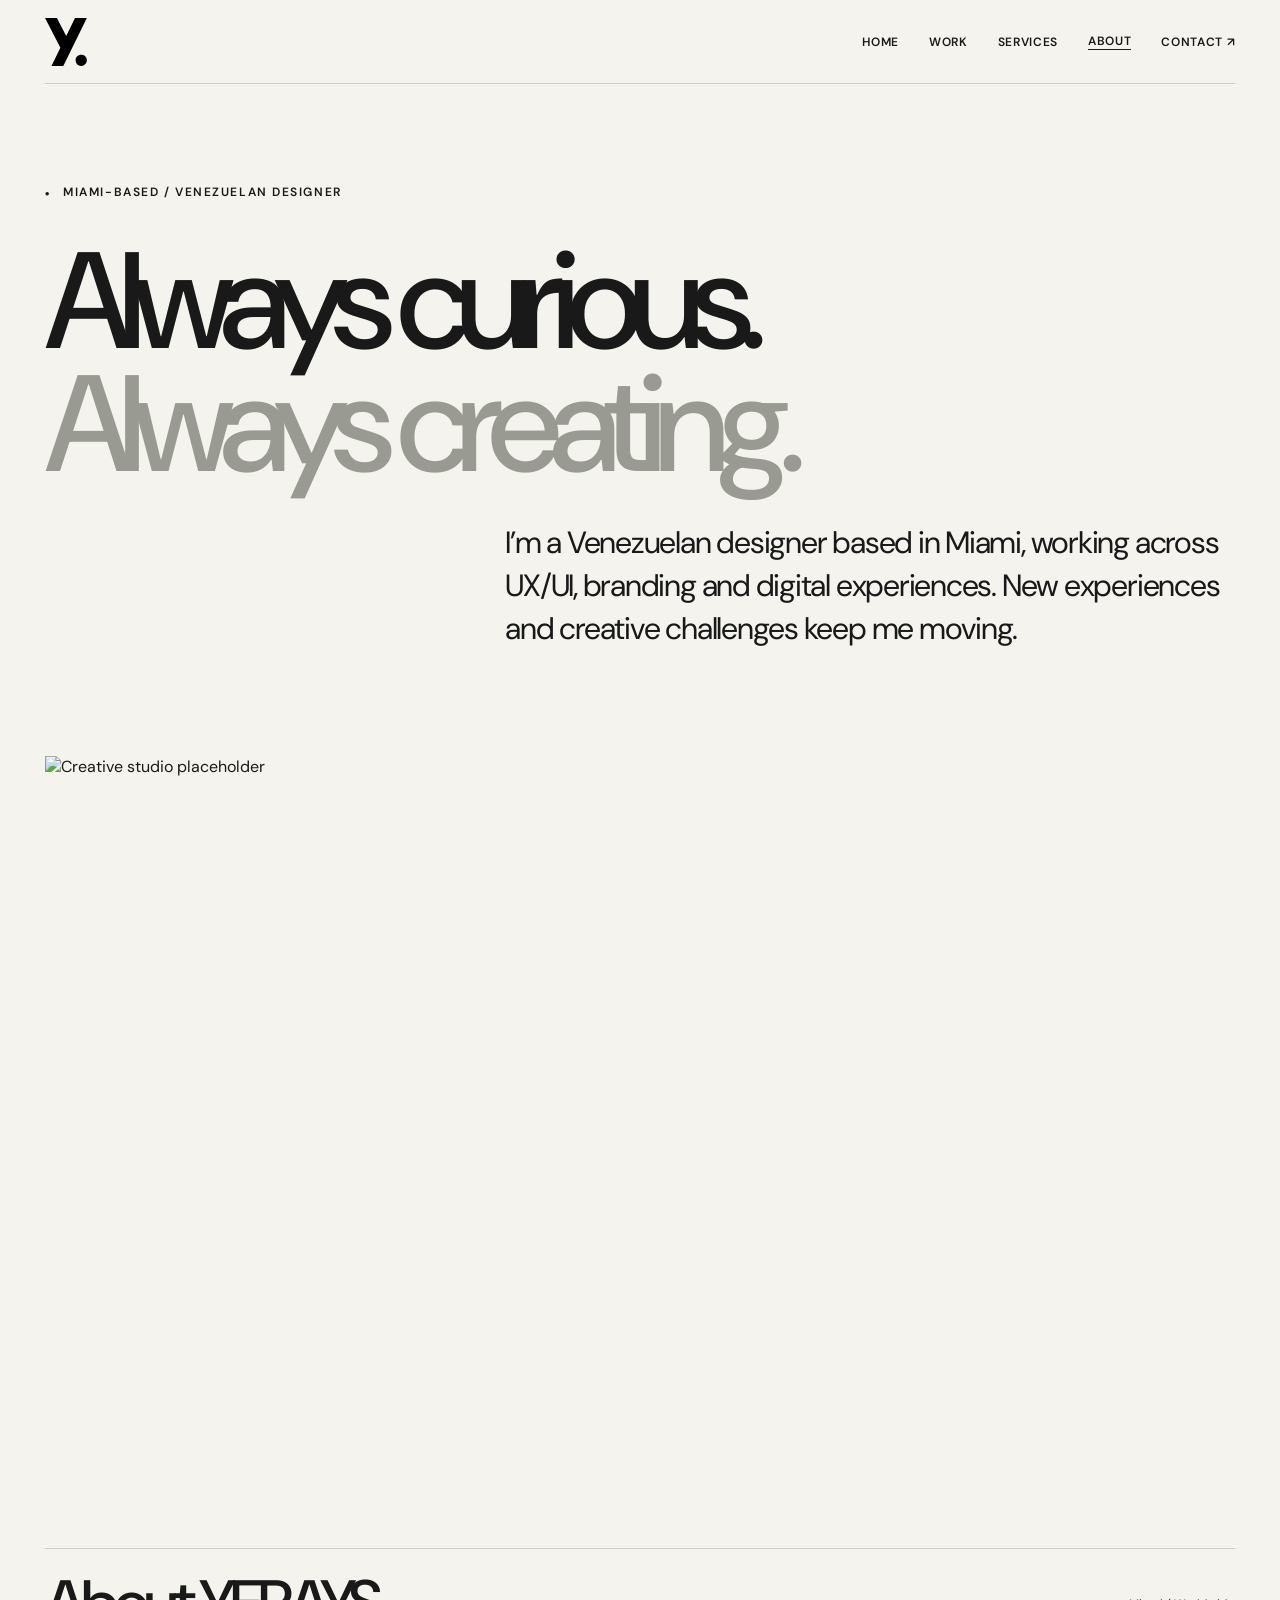
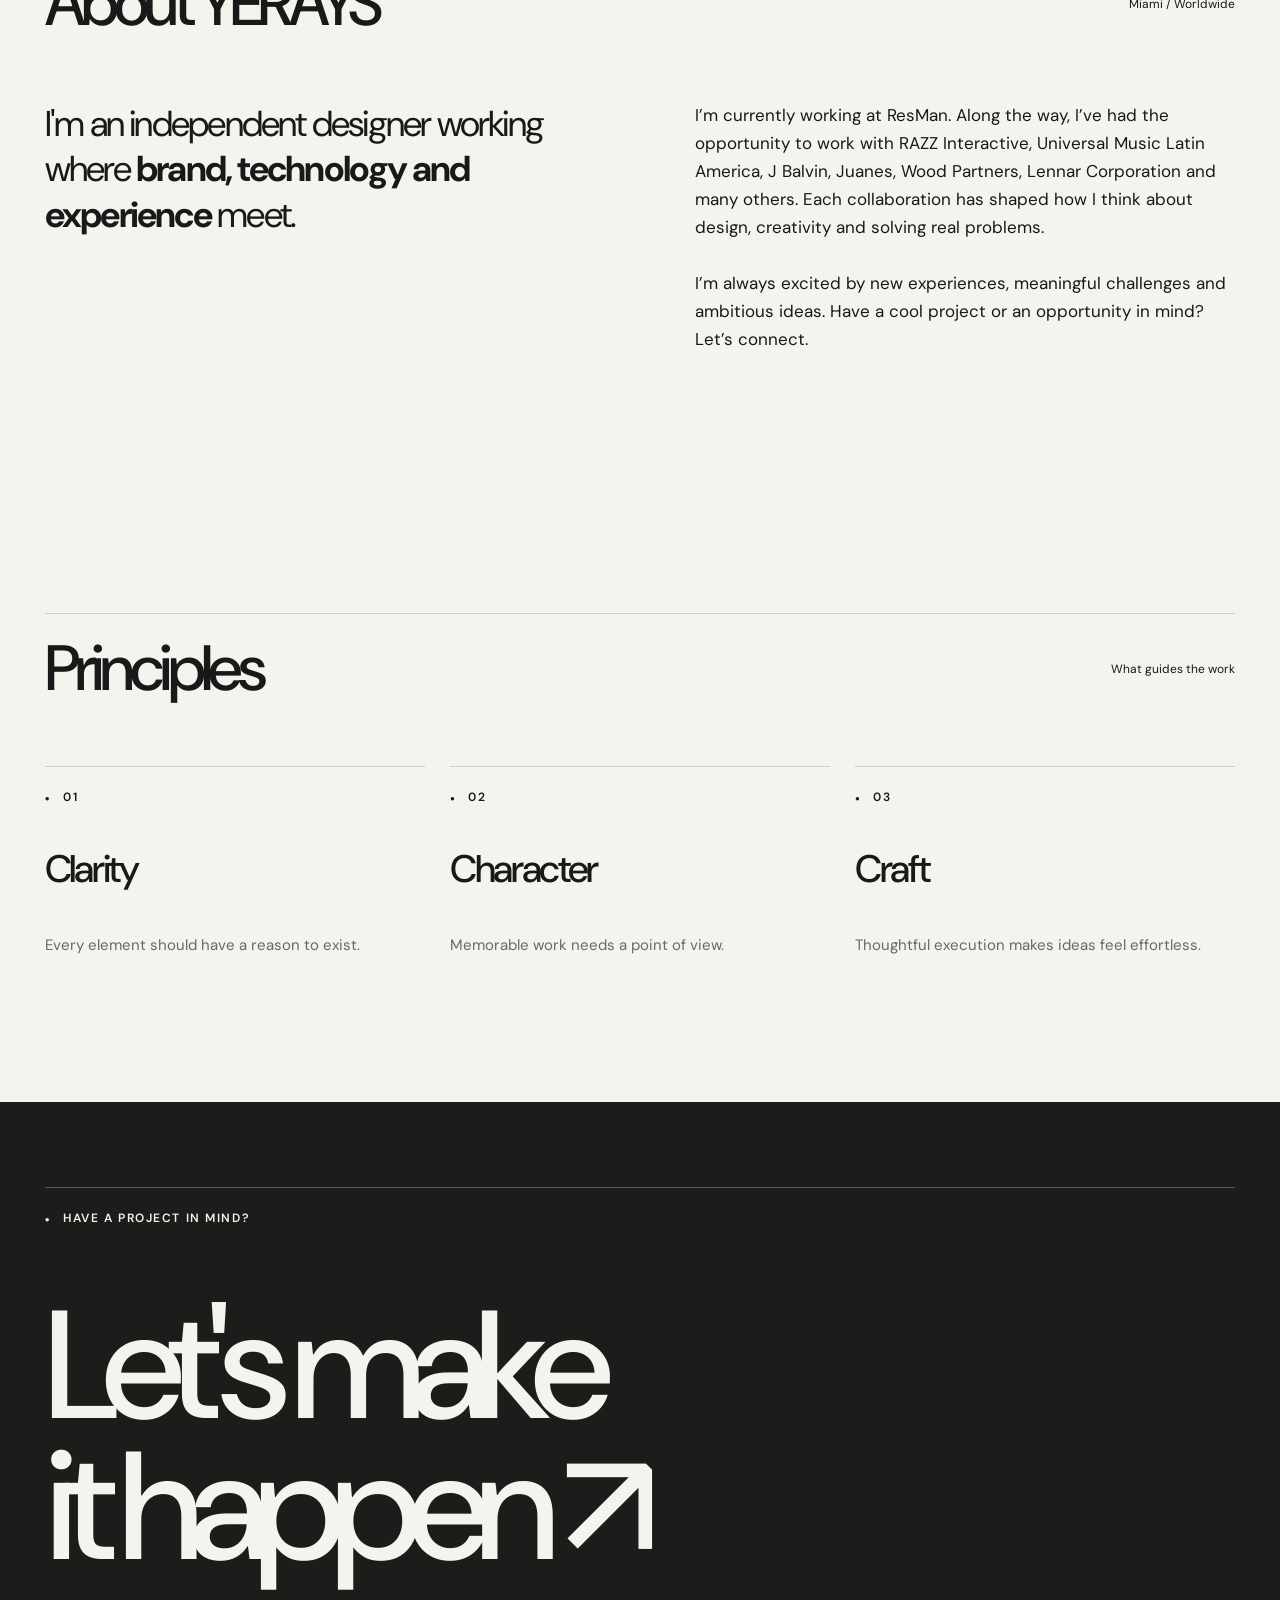
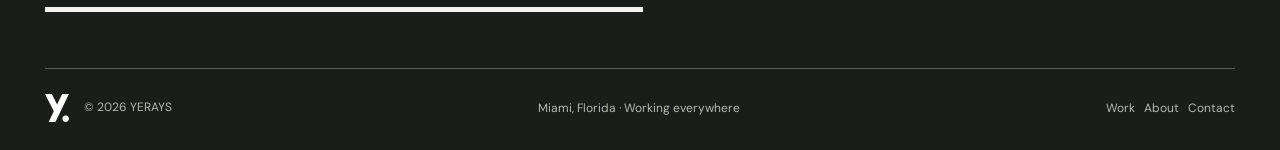
==== commit c83cd6ca: "Force fresh logo CSS and JavaScript assets on about.html" ====
--- a/about.html
+++ b/about.html
@@ -1 +1 @@
-<!doctype html><html lang="en"><head><meta charset="utf-8"><meta name="viewport" content="width=device-width,initial-scale=1"><meta name="theme-color" content="#f4f3ee"><title>About — YERAYS</title><meta name="description" content="Meet YERAYS, a Miami-based Venezuelan designer with experience working with RAZZ Interactive, Universal Music Latin America, J Balvin, Juanes, Wood Partners and Lennar."><link rel="stylesheet" href="style.css"></head><body><div class="container"><header class="topbar"><a class="brand" href="index.html" aria-label="YERAYS home"><img src="yerays-logo-black.svg" alt="YERAYS logo"></a><nav class="nav" id="nav"><a href="index.html" >Home</a><a href="work.html" >Work</a><a href="services.html" >Services</a><a href="about.html" class="active">About</a><a href="contact.html" >Contact ↗</a></nav><button class="menu-btn" aria-expanded="false" aria-controls="nav">Menu +</button></header></div><main class="container"><section class="page-head"><div class="eyebrow">Miami-based / Venezuelan designer</div><h1 class="display">Always curious.<br><em>Always creating.</em></h1><p class="summary">I’m a Venezuelan designer based in Miami, working across UX/UI, branding and digital experiences. New experiences and creative challenges keep me moving.</p></section><div class="case-hero reveal"><img src="https://images.unsplash.com/photo-1497366754035-f200968a6e72?auto=format&fit=crop&w=2200&q=90" alt="Creative studio placeholder"></div><section class="section"><div class="section-line"><h2>About YERAYS</h2><span>Miami / Worldwide</span></div><div class="about-columns"><p class="reveal">I'm an independent designer working where <strong>brand, technology and experience</strong> meet.</p><p class="side reveal">I’m currently working at ResMan. Along the way, I’ve had the opportunity to work with RAZZ Interactive, Universal Music Latin America, J Balvin, Juanes, Wood Partners, Lennar Corporation and many others. Each collaboration has shaped how I think about design, creativity and solving real problems.<br><br>I’m always excited by new experiences, meaningful challenges and ambitious ideas. Have a cool project or an opportunity in mind? Let’s connect.</p></div></section><section class="section"><div class="section-line"><h2>Principles</h2><span>What guides the work</span></div><div class="process"><article class="reveal"><span class="eyebrow">01</span><h3>Clarity</h3><p>Every element should have a reason to exist.</p></article><article class="reveal"><span class="eyebrow">02</span><h3>Character</h3><p>Memorable work needs a point of view.</p></article><article class="reveal"><span class="eyebrow">03</span><h3>Craft</h3><p>Thoughtful execution makes ideas feel effortless.</p></article></div></section></main><footer class="footer"><div class="container"><div class="footer-head eyebrow">Have a project in mind?</div><h2>Let's make<br><a href="contact.html">it happen ↗</a></h2><div class="footer-bottom"><span><img class="footer-mark" src="yerays-logo-black.svg" alt="YERAYS logo"> © <span data-year>2026</span> YERAYS</span><span>Miami, Florida · Working everywhere</span><span><a href="work.html">Work</a> &nbsp; <a href="about.html">About</a> &nbsp; <a href="contact.html">Contact</a></span></div></div></footer><div class="cursor-tip" aria-hidden="true">Explore<br>case study ↗</div><script src="script.js" defer></script></body></html>+<!doctype html><html lang="en"><head><meta charset="utf-8"><meta name="viewport" content="width=device-width,initial-scale=1"><meta name="theme-color" content="#f4f3ee"><title>About — YERAYS</title><meta name="description" content="Meet YERAYS, a Miami-based Venezuelan designer with experience working with RAZZ Interactive, Universal Music Latin America, J Balvin, Juanes, Wood Partners and Lennar."><link rel="stylesheet" href="style.css?v=20261102b"></head><body><div class="container"><header class="topbar"><a class="brand" href="index.html" aria-label="YERAYS home"><img src="yerays-logo-black.svg?v=20261102b" alt="YERAYS logo"></a><nav class="nav" id="nav"><a href="index.html" >Home</a><a href="work.html" >Work</a><a href="services.html" >Services</a><a href="about.html" class="active">About</a><a href="contact.html" >Contact ↗</a></nav><button class="menu-btn" aria-expanded="false" aria-controls="nav">Menu +</button></header></div><main class="container"><section class="page-head"><div class="eyebrow">Miami-based / Venezuelan designer</div><h1 class="display">Always curious.<br><em>Always creating.</em></h1><p class="summary">I’m a Venezuelan designer based in Miami, working across UX/UI, branding and digital experiences. New experiences and creative challenges keep me moving.</p></section><div class="case-hero reveal"><img src="https://images.unsplash.com/photo-1497366754035-f200968a6e72?auto=format&fit=crop&w=2200&q=90" alt="Creative studio placeholder"></div><section class="section"><div class="section-line"><h2>About YERAYS</h2><span>Miami / Worldwide</span></div><div class="about-columns"><p class="reveal">I'm an independent designer working where <strong>brand, technology and experience</strong> meet.</p><p class="side reveal">I’m currently working at ResMan. Along the way, I’ve had the opportunity to work with RAZZ Interactive, Universal Music Latin America, J Balvin, Juanes, Wood Partners, Lennar Corporation and many others. Each collaboration has shaped how I think about design, creativity and solving real problems.<br><br>I’m always excited by new experiences, meaningful challenges and ambitious ideas. Have a cool project or an opportunity in mind? Let’s connect.</p></div></section><section class="section"><div class="section-line"><h2>Principles</h2><span>What guides the work</span></div><div class="process"><article class="reveal"><span class="eyebrow">01</span><h3>Clarity</h3><p>Every element should have a reason to exist.</p></article><article class="reveal"><span class="eyebrow">02</span><h3>Character</h3><p>Memorable work needs a point of view.</p></article><article class="reveal"><span class="eyebrow">03</span><h3>Craft</h3><p>Thoughtful execution makes ideas feel effortless.</p></article></div></section></main><footer class="footer"><div class="container"><div class="footer-head eyebrow">Have a project in mind?</div><h2>Let's make<br><a href="contact.html">it happen ↗</a></h2><div class="footer-bottom"><span><img class="footer-mark" src="yerays-logo-black.svg" alt="YERAYS logo"> © <span data-year>2026</span> YERAYS</span><span>Miami, Florida · Working everywhere</span><span><a href="work.html">Work</a> &nbsp; <a href="about.html">About</a> &nbsp; <a href="contact.html">Contact</a></span></div></div></footer><div class="cursor-tip" aria-hidden="true">Explore<br>case study ↗</div><script src="script.js?v=20261102b" defer></script></body></html>
--- a/style.css
+++ b/style.css
@@ -1,2 +1,16 @@
 @import url('https://fonts.googleapis.com/css2?family=DM+Sans:wght@400;500;600;700&display=swap');
-:root{--bg:#f4f3ee;--ink:#181918;--line:#cecec7;--muted:#686963;--accent:#d9f66e}*{box-sizing:border-box}html{scroll-behavior:smooth}body{margin:0;background:var(--bg);color:var(--ink);font-family:'DM Sans',Arial,sans-serif;-webkit-font-smoothing:antialiased}a{color:inherit;text-decoration:none}button,input,textarea{font:inherit}button{cursor:pointer}img,video{display:block;width:100%}::selection{background:var(--accent);color:var(--ink)}.container{width:min(100% - 7vw,1680px);margin:auto}.topbar{height:84px;display:flex;justify-content:space-between;align-items:center;gap:20px;border-bottom:1px solid var(--line);position:relative;z-index:30}.brand{display:flex;align-items:center;gap:13px;font-weight:700;letter-spacing:-.07em}.brand img{height:40px;width:35px;object-fit:contain}.brand span{font-size:22px}.nav{display:flex;gap:30px;align-items:center}.nav a{font-size:12px;font-weight:600;text-transform:uppercase;letter-spacing:.055em}.nav a.active{border-bottom:1px solid}.nav a:hover{opacity:.55}.menu-btn{display:none;border:0;background:transparent;font-size:14px}.pill{display:inline-flex;gap:10px;align-items:center;border:1px solid currentColor;border-radius:100px;padding:12px 19px;font-size:12px;font-weight:600;text-transform:uppercase;letter-spacing:.06em;transition:background .25s,color .25s}.pill:hover{background:var(--ink);color:var(--bg)}.eyebrow{font-size:12px;text-transform:uppercase;letter-spacing:.13em;font-weight:600}.eyebrow:before{content:'●';font-size:8px;margin-right:12px}.display{font-size:clamp(64px,10.7vw,190px);line-height:.9;letter-spacing:-.09em;font-weight:500;margin:0}.display em{font-style:normal;color:#999a92}.lede{font-size:clamp(21px,2.5vw,37px);line-height:1.3;letter-spacing:-.05em;font-weight:500}.muted{color:var(--muted)}.home-intro{padding:92px 0 56px}.home-intro .display{margin-top:38px}.intro-foot{display:flex;justify-content:space-between;align-items:end;gap:35px;margin-top:44px}.intro-foot p{max-width:470px;font-size:17px;line-height:1.5}.small{font-size:12px}.motion-stage{height:185vh;position:relative}.motion-pin{height:100vh;position:sticky;top:0;display:flex;align-items:center;justify-content:center;overflow:hidden}.motion-frame{position:relative;width:100vw;height:100vh;overflow:hidden;will-change:width,height,border-radius;isolation:isolate;background:#303b3a}.motion-frame img{width:100%;height:100%;object-fit:cover;filter:brightness(.72)}.motion-frame:after{content:'';position:absolute;inset:0;background:linear-gradient(90deg,rgba(0,0,0,.55),transparent 75%)}.motion-caption{position:absolute;left:7%;bottom:12%;z-index:2;color:white;font-size:clamp(42px,7vw,115px);line-height:.95;letter-spacing:-.075em;max-width:800px}.motion-caption small{display:block;font-size:12px;letter-spacing:.1em;text-transform:uppercase;margin-bottom:20px}.section{padding:130px 0}.section-line{border-top:1px solid var(--line);padding-top:23px;display:flex;justify-content:space-between;align-items:center;margin-bottom:65px}.section-line h2{font-size:clamp(35px,5vw,78px);letter-spacing:-.075em;line-height:1;margin:0;font-weight:500}.section-line span{font-size:12px}.feature-grid{display:grid;grid-template-columns:1.12fr .88fr;column-gap:clamp(55px,7vw,135px);row-gap:clamp(105px,12vw,205px);align-items:start}.feature-grid>a:nth-child(2){margin-top:135px}.tile{display:block;position:relative}.tile-visual{overflow:hidden;background:#deded9;position:relative}.tile-visual img{height:100%;object-fit:cover;transition:transform 1.25s cubic-bezier(.22,1,.36,1)}.tile:hover img{transform:scale(1.035)}.tile.large .tile-visual{aspect-ratio:1.13}.tile.medium .tile-visual{aspect-ratio:.84}.tile.wide .tile-visual{aspect-ratio:1.75}.tile.small .tile-visual{aspect-ratio:1.04}.tile-meta{display:flex;justify-content:space-between;gap:15px;margin-top:18px}.tile-meta h3{font-size:clamp(20px,2.1vw,33px);letter-spacing:-.06em;font-weight:500;margin:0}.tile-meta span{font-size:12px;color:var(--muted);padding-top:7px}.tile p{font-size:13px;color:var(--muted);margin:8px 0 0}.cursor-tip{position:fixed;left:0;top:0;pointer-events:none;z-index:99;background:var(--accent);color:var(--ink);border-radius:50%;height:118px;width:118px;display:grid;place-items:center;text-align:center;font-size:12px;font-weight:700;line-height:1.3;transform:translate(-50%,-50%) scale(0);transition:transform .28s cubic-bezier(.22,1,.36,1);box-shadow:0 12px 30px #0002}.cursor-tip.visible{transform:translate(-50%,-50%) scale(1)}.service-list{border-top:1px solid var(--line)}.service-row{display:grid;grid-template-columns:75px 1fr 1fr 35px;gap:22px;border-bottom:1px solid var(--line);padding:35px 0;align-items:center;transition:padding .35s ease,background-color .35s ease}.service-row:hover{padding-left:16px;background:var(--accent)}.service-row h3{font-size:clamp(26px,4vw,60px);font-weight:500;letter-spacing:-.065em;margin:0}.service-row p{max-width:390px;line-height:1.5;color:var(--muted);font-size:14px}.statement{background:#1b1d1a;color:#f4f3ee;padding:150px 0}.statement .lede{max-width:1150px;font-size:clamp(38px,5.5vw,88px);line-height:1.1}.statement .lede span{color:#878981}.footer{background:#1b1d1a;color:#f4f3ee;padding:85px 0 28px}.footer-head{border-top:1px solid #575a53;padding-top:22px}.footer h2{font-size:clamp(68px,12vw,190px);font-weight:500;letter-spacing:-.09em;line-height:.92;margin:70px 0 90px}.footer h2 a{border-bottom:5px solid currentColor}.footer-bottom{border-top:1px solid #575a53;padding-top:24px;display:flex;justify-content:space-between;gap:20px;font-size:12px;color:#b7b8b1}.page-head{padding:100px 0 75px}.page-head .display{margin:40px 0 35px}.page-head .summary{max-width:730px;margin-left:auto;font-size:clamp(20px,2.4vw,33px);line-height:1.4;letter-spacing:-.04em}.work-grid{display:grid;grid-template-columns:repeat(12,1fr);column-gap:clamp(55px,7vw,135px);row-gap:clamp(110px,12vw,205px);align-items:start}.work-grid .tile{grid-column:span 6}.work-grid .tile:nth-child(4n+1){grid-column:span 7}.work-grid .tile:nth-child(4n+2){grid-column:span 5;margin-top:160px}.work-grid .tile:nth-child(4n+3){grid-column:span 5;margin-top:100px}.work-grid .tile:nth-child(4n){grid-column:span 7}.work-grid .tile-visual{aspect-ratio:1.22}.work-grid .tile:nth-child(4n+2) .tile-visual,.work-grid .tile:nth-child(4n+3) .tile-visual{aspect-ratio:.82}.filters{display:flex;gap:10px;flex-wrap:wrap;margin:0 0 50px}.filter{background:none;border:1px solid var(--line);border-radius:40px;padding:11px 17px;font-size:12px}.filter.active,.filter:hover{background:var(--ink);color:white}.tile[hidden]{display:none!important}.about-columns{display:grid;grid-template-columns:1fr 1fr;gap:50px}.about-columns p{font-size:clamp(22px,2.8vw,43px);letter-spacing:-.05em;line-height:1.28;margin:0}.about-columns .side{font-size:17px;line-height:1.65;max-width:540px;margin-left:auto;letter-spacing:0}.process{display:grid;grid-template-columns:repeat(3,1fr);gap:25px}.process article{border-top:1px solid var(--line);padding-top:18px}.process h3{font-size:clamp(25px,3vw,42px);letter-spacing:-.06em;font-weight:500}.process p{font-size:15px;line-height:1.6;color:var(--muted)}.contact-grid{display:grid;grid-template-columns:1fr 1fr;gap:80px}.contact-grid .lede{margin:0}.contact-form{display:grid;gap:25px}.field{display:grid;gap:10px}.field label{font-size:12px;text-transform:uppercase;letter-spacing:.08em}.field input,.field textarea{width:100%;border:0;border-bottom:1px solid var(--line);background:transparent;border-radius:0;padding:15px 0;outline:0;font-size:17px;color:var(--ink)}.field input:focus,.field textarea:focus{border-color:var(--ink)}.contact-form button{border:0;background:var(--ink);color:white;padding:20px;font-size:13px;text-transform:uppercase;letter-spacing:.08em}.contact-note{font-size:12px;color:var(--muted)}.case-hero{aspect-ratio:1.8;overflow:hidden}.case-hero img{height:100%;object-fit:cover}.case-info{display:grid;grid-template-columns:1fr 1fr;gap:50px}.case-info p{font-size:clamp(20px,2.7vw,37px);letter-spacing:-.05em;line-height:1.4;margin:0}.case-detail{margin:70px 0}.case-detail img{max-height:850px;object-fit:cover}.reveal{opacity:0;transform:translateY(42px);transition:opacity .8s ease,transform .8s cubic-bezier(.2,.7,.2,1)}.reveal.in{opacity:1;transform:translateY(0)}@media(max-width:800px){.container{width:calc(100% - 40px)}.topbar{height:70px}.nav{display:none;position:absolute;top:70px;left:-20px;right:-20px;background:var(--bg);padding:30px 20px 40px;flex-direction:column;align-items:flex-start;border-bottom:1px solid var(--line)}.nav.open{display:flex}.menu-btn{display:block}.brand img{height:34px;width:30px}.brand span{font-size:20px}.home-intro{padding:75px 0 50px}.display{font-size:clamp(58px,13vw,100px)}.intro-foot{align-items:flex-start;flex-direction:column;margin-top:30px}.motion-stage{height:145vh}.motion-caption{font-size:clamp(40px,10vw,76px)}.section{padding:85px 0}.section-line{margin-bottom:40px}.feature-grid,.about-columns,.contact-grid,.case-info{grid-template-columns:1fr}.feature-grid>a:nth-child(2){margin-top:0}.feature-grid .tile-visual{aspect-ratio:1.15!important}.work-grid{grid-template-columns:1fr;row-gap:55px}.work-grid .tile,.work-grid .tile:nth-child(n){grid-column:1;margin-top:0}.work-grid .tile-visual,.work-grid .tile:nth-child(n) .tile-visual{aspect-ratio:1.1}.service-row{grid-template-columns:32px 1fr 25px;gap:12px}.service-row p{grid-column:2;grid-row:2;margin:0}.service-row h3{font-size:31px}.service-row .arrow{grid-column:3;grid-row:1}.statement{padding:100px 0}.footer h2{margin:60px 0;font-size:clamp(60px,12vw,100px)}.footer-bottom{flex-wrap:wrap}.page-head{padding:75px 0 55px}.page-head .summary{margin:30px 0 0}.process{grid-template-columns:1fr}.about-columns .side{margin:0}.case-hero{aspect-ratio:1.1}.cursor-tip{display:none}}@media(prefers-reduced-motion:reduce){*,*:before,*:after{animation-duration:.01ms!important;transition-duration:.01ms!important;scroll-behavior:auto!important}.reveal{opacity:1;transform:none}.motion-stage{height:auto}.motion-pin{position:relative;height:70vh}.motion-frame{width:100%!important;height:70vh!important;border-radius:0!important}}\n@media(min-width:801px){.feature-grid .tile:nth-child(3){margin-top:45px}.feature-grid .tile:nth-child(4){margin-top:0}}\n@media(prefers-reduced-motion:reduce){.tile-visual img{transition:none!important}.reveal{opacity:1!important;transform:none!important}}\n+:root{--bg:#f4f3ee;--ink:#181918;--line:#cecec7;--muted:#686963;--accent:#d9f66e}*{box-sizing:border-box}html{scroll-behavior:smooth}body{margin:0;background:var(--bg);color:var(--ink);font-family:'DM Sans',Arial,sans-serif;-webkit-font-smoothing:antialiased}a{color:inherit;text-decoration:none}button,input,textarea{font:inherit}button{cursor:pointer}img,video{display:block;width:100%}::selection{background:var(--accent);color:var(--ink)}.container{width:min(100% - 7vw,1680px);margin:auto}.topbar{height:84px;display:flex;justify-content:space-between;align-items:center;gap:20px;border-bottom:1px solid var(--line);position:relative;z-index:30}.brand{display:flex;align-items:center;gap:13px;font-weight:700;letter-spacing:-.07em}.brand img{height:40px;width:35px;object-fit:contain}.brand span{font-size:22px}.nav{display:flex;gap:30px;align-items:center}.nav a{font-size:12px;font-weight:600;text-transform:uppercase;letter-spacing:.055em}.nav a.active{border-bottom:1px solid}.nav a:hover{opacity:.55}.menu-btn{display:none;border:0;background:transparent;font-size:14px}.pill{display:inline-flex;gap:10px;align-items:center;border:1px solid currentColor;border-radius:100px;padding:12px 19px;font-size:12px;font-weight:600;text-transform:uppercase;letter-spacing:.06em;transition:background .25s,color .25s}.pill:hover{background:var(--ink);color:var(--bg)}.eyebrow{font-size:12px;text-transform:uppercase;letter-spacing:.13em;font-weight:600}.eyebrow:before{content:'●';font-size:8px;margin-right:12px}.display{font-size:clamp(64px,10.7vw,190px);line-height:.9;letter-spacing:-.09em;font-weight:500;margin:0}.display em{font-style:normal;color:#999a92}.lede{font-size:clamp(21px,2.5vw,37px);line-height:1.3;letter-spacing:-.05em;font-weight:500}.muted{color:var(--muted)}.home-intro{padding:92px 0 56px}.home-intro .display{margin-top:38px}.intro-foot{display:flex;justify-content:space-between;align-items:end;gap:35px;margin-top:44px}.intro-foot p{max-width:470px;font-size:17px;line-height:1.5}.small{font-size:12px}.motion-stage{height:185vh;position:relative}.motion-pin{height:100vh;position:sticky;top:0;display:flex;align-items:center;justify-content:center;overflow:hidden}.motion-frame{position:relative;width:100vw;height:100vh;overflow:hidden;will-change:width,height,border-radius;isolation:isolate;background:#303b3a}.motion-frame img{width:100%;height:100%;object-fit:cover;filter:brightness(.72)}.motion-frame:after{content:'';position:absolute;inset:0;background:linear-gradient(90deg,rgba(0,0,0,.55),transparent 75%)}.motion-caption{position:absolute;left:7%;bottom:12%;z-index:2;color:white;font-size:clamp(42px,7vw,115px);line-height:.95;letter-spacing:-.075em;max-width:800px}.motion-caption small{display:block;font-size:12px;letter-spacing:.1em;text-transform:uppercase;margin-bottom:20px}.section{padding:130px 0}.section-line{border-top:1px solid var(--line);padding-top:23px;display:flex;justify-content:space-between;align-items:center;margin-bottom:65px}.section-line h2{font-size:clamp(35px,5vw,78px);letter-spacing:-.075em;line-height:1;margin:0;font-weight:500}.section-line span{font-size:12px}.feature-grid{display:grid;grid-template-columns:1.12fr .88fr;column-gap:clamp(55px,7vw,135px);row-gap:clamp(105px,12vw,205px);align-items:start}.feature-grid>a:nth-child(2){margin-top:135px}.tile{display:block;position:relative}.tile-visual{overflow:hidden;background:#deded9;position:relative}.tile-visual img{height:100%;object-fit:cover;transition:transform 1.25s cubic-bezier(.22,1,.36,1)}.tile:hover img{transform:scale(1.035)}.tile.large .tile-visual{aspect-ratio:1.13}.tile.medium .tile-visual{aspect-ratio:.84}.tile.wide .tile-visual{aspect-ratio:1.75}.tile.small .tile-visual{aspect-ratio:1.04}.tile-meta{display:flex;justify-content:space-between;gap:15px;margin-top:18px}.tile-meta h3{font-size:clamp(20px,2.1vw,33px);letter-spacing:-.06em;font-weight:500;margin:0}.tile-meta span{font-size:12px;color:var(--muted);padding-top:7px}.tile p{font-size:13px;color:var(--muted);margin:8px 0 0}.cursor-tip{position:fixed;left:0;top:0;pointer-events:none;z-index:99;background:var(--accent);color:var(--ink);border-radius:50%;height:118px;width:118px;display:grid;place-items:center;text-align:center;font-size:12px;font-weight:700;line-height:1.3;transform:translate(-50%,-50%) scale(0);transition:transform .28s cubic-bezier(.22,1,.36,1);box-shadow:0 12px 30px #0002}.cursor-tip.visible{transform:translate(-50%,-50%) scale(1)}.service-list{border-top:1px solid var(--line)}.service-row{display:grid;grid-template-columns:75px 1fr 1fr 35px;gap:22px;border-bottom:1px solid var(--line);padding:35px 0;align-items:center;transition:padding .35s ease,background-color .35s ease}.service-row:hover{padding-left:16px;background:var(--accent)}.service-row h3{font-size:clamp(26px,4vw,60px);font-weight:500;letter-spacing:-.065em;margin:0}.service-row p{max-width:390px;line-height:1.5;color:var(--muted);font-size:14px}.statement{background:#1b1d1a;color:#f4f3ee;padding:150px 0}.statement .lede{max-width:1150px;font-size:clamp(38px,5.5vw,88px);line-height:1.1}.statement .lede span{color:#878981}.footer{background:#1b1d1a;color:#f4f3ee;padding:85px 0 28px}.footer-head{border-top:1px solid #575a53;padding-top:22px}.footer h2{font-size:clamp(68px,12vw,190px);font-weight:500;letter-spacing:-.09em;line-height:.92;margin:70px 0 90px}.footer h2 a{border-bottom:5px solid currentColor}.footer-bottom{border-top:1px solid #575a53;padding-top:24px;display:flex;justify-content:space-between;gap:20px;font-size:12px;color:#b7b8b1}.page-head{padding:100px 0 75px}.page-head .display{margin:40px 0 35px}.page-head .summary{max-width:730px;margin-left:auto;font-size:clamp(20px,2.4vw,33px);line-height:1.4;letter-spacing:-.04em}.work-grid{display:grid;grid-template-columns:repeat(12,1fr);column-gap:clamp(55px,7vw,135px);row-gap:clamp(110px,12vw,205px);align-items:start}.work-grid .tile{grid-column:span 6}.work-grid .tile:nth-child(4n+1){grid-column:span 7}.work-grid .tile:nth-child(4n+2){grid-column:span 5;margin-top:160px}.work-grid .tile:nth-child(4n+3){grid-column:span 5;margin-top:100px}.work-grid .tile:nth-child(4n){grid-column:span 7}.work-grid .tile-visual{aspect-ratio:1.22}.work-grid .tile:nth-child(4n+2) .tile-visual,.work-grid .tile:nth-child(4n+3) .tile-visual{aspect-ratio:.82}.filters{display:flex;gap:10px;flex-wrap:wrap;margin:0 0 50px}.filter{background:none;border:1px solid var(--line);border-radius:40px;padding:11px 17px;font-size:12px}.filter.active,.filter:hover{background:var(--ink);color:white}.tile[hidden]{display:none!important}.about-columns{display:grid;grid-template-columns:1fr 1fr;gap:50px}.about-columns p{font-size:clamp(22px,2.8vw,43px);letter-spacing:-.05em;line-height:1.28;margin:0}.about-columns .side{font-size:17px;line-height:1.65;max-width:540px;margin-left:auto;letter-spacing:0}.process{display:grid;grid-template-columns:repeat(3,1fr);gap:25px}.process article{border-top:1px solid var(--line);padding-top:18px}.process h3{font-size:clamp(25px,3vw,42px);letter-spacing:-.06em;font-weight:500}.process p{font-size:15px;line-height:1.6;color:var(--muted)}.contact-grid{display:grid;grid-template-columns:1fr 1fr;gap:80px}.contact-grid .lede{margin:0}.contact-form{display:grid;gap:25px}.field{display:grid;gap:10px}.field label{font-size:12px;text-transform:uppercase;letter-spacing:.08em}.field input,.field textarea{width:100%;border:0;border-bottom:1px solid var(--line);background:transparent;border-radius:0;padding:15px 0;outline:0;font-size:17px;color:var(--ink)}.field input:focus,.field textarea:focus{border-color:var(--ink)}.contact-form button{border:0;background:var(--ink);color:white;padding:20px;font-size:13px;text-transform:uppercase;letter-spacing:.08em}.contact-note{font-size:12px;color:var(--muted)}.case-hero{aspect-ratio:1.8;overflow:hidden}.case-hero img{height:100%;object-fit:cover}.case-info{display:grid;grid-template-columns:1fr 1fr;gap:50px}.case-info p{font-size:clamp(20px,2.7vw,37px);letter-spacing:-.05em;line-height:1.4;margin:0}.case-detail{margin:70px 0}.case-detail img{max-height:850px;object-fit:cover}.reveal{opacity:0;transform:translateY(42px);transition:opacity .8s ease,transform .8s cubic-bezier(.2,.7,.2,1)}.reveal.in{opacity:1;transform:translateY(0)}@media(max-width:800px){.container{width:calc(100% - 40px)}.topbar{height:70px}.nav{display:none;position:absolute;top:70px;left:-20px;right:-20px;background:var(--bg);padding:30px 20px 40px;flex-direction:column;align-items:flex-start;border-bottom:1px solid var(--line)}.nav.open{display:flex}.menu-btn{display:block}.brand img{height:34px;width:30px}.brand span{font-size:20px}.home-intro{padding:75px 0 50px}.display{font-size:clamp(58px,13vw,100px)}.intro-foot{align-items:flex-start;flex-direction:column;margin-top:30px}.motion-stage{height:145vh}.motion-caption{font-size:clamp(40px,10vw,76px)}.section{padding:85px 0}.section-line{margin-bottom:40px}.feature-grid,.about-columns,.contact-grid,.case-info{grid-template-columns:1fr}.feature-grid>a:nth-child(2){margin-top:0}.feature-grid .tile-visual{aspect-ratio:1.15!important}.work-grid{grid-template-columns:1fr;row-gap:55px}.work-grid .tile,.work-grid .tile:nth-child(n){grid-column:1;margin-top:0}.work-grid .tile-visual,.work-grid .tile:nth-child(n) .tile-visual{aspect-ratio:1.1}.service-row{grid-template-columns:32px 1fr 25px;gap:12px}.service-row p{grid-column:2;grid-row:2;margin:0}.service-row h3{font-size:31px}.service-row .arrow{grid-column:3;grid-row:1}.statement{padding:100px 0}.footer h2{margin:60px 0;font-size:clamp(60px,12vw,100px)}.footer-bottom{flex-wrap:wrap}.page-head{padding:75px 0 55px}.page-head .summary{margin:30px 0 0}.process{grid-template-columns:1fr}.about-columns .side{margin:0}.case-hero{aspect-ratio:1.1}.cursor-tip{display:none}}@media(prefers-reduced-motion:reduce){*,*:before,*:after{animation-duration:.01ms!important;transition-duration:.01ms!important;scroll-behavior:auto!important}.reveal{opacity:1;transform:none}.motion-stage{height:auto}.motion-pin{position:relative;height:70vh}.motion-frame{width:100%!important;height:70vh!important;border-radius:0!important}}\n@media(min-width:801px){.feature-grid .tile:nth-child(3){margin-top:45px}.feature-grid .tile:nth-child(4){margin-top:0}}\n@media(prefers-reduced-motion:reduce){.tile-visual img{transition:none!important}.reveal{opacity:1!important;transform:none!important}}\n
+/* Sticky, direction-aware navigation and footer brand */
+.topbar{position:sticky;top:0;z-index:80;background:var(--bg);transition:transform .42s cubic-bezier(.22,1,.36,1);will-change:transform}
+.topbar.nav-hidden{transform:translateY(-110%)}
+
+.brand img{height:48px;width:42px;object-fit:contain}
+.footer-bottom{align-items:center}
+.footer-mark{display:inline-block;width:24px;height:29px;object-fit:contain;vertical-align:middle;margin-right:12px;filter:invert(1)}
+@media(max-width:800px){.brand img{height:39px;width:34px}}
+@media(prefers-reduced-motion:reduce){.topbar{transition:none!important}}
+
+/* Keep navigation sticky across page sections, not just its container */
+body>.container:first-child{position:fixed;top:0;left:0;right:0;width:100%;max-width:none;padding:0 max(3.5vw,calc((100vw - 1680px)/2));z-index:80;background:var(--bg)}
+body{padding-top:84px}
+@media(max-width:800px){body{padding-top:70px}body>.container:first-child{padding:0 20px}}
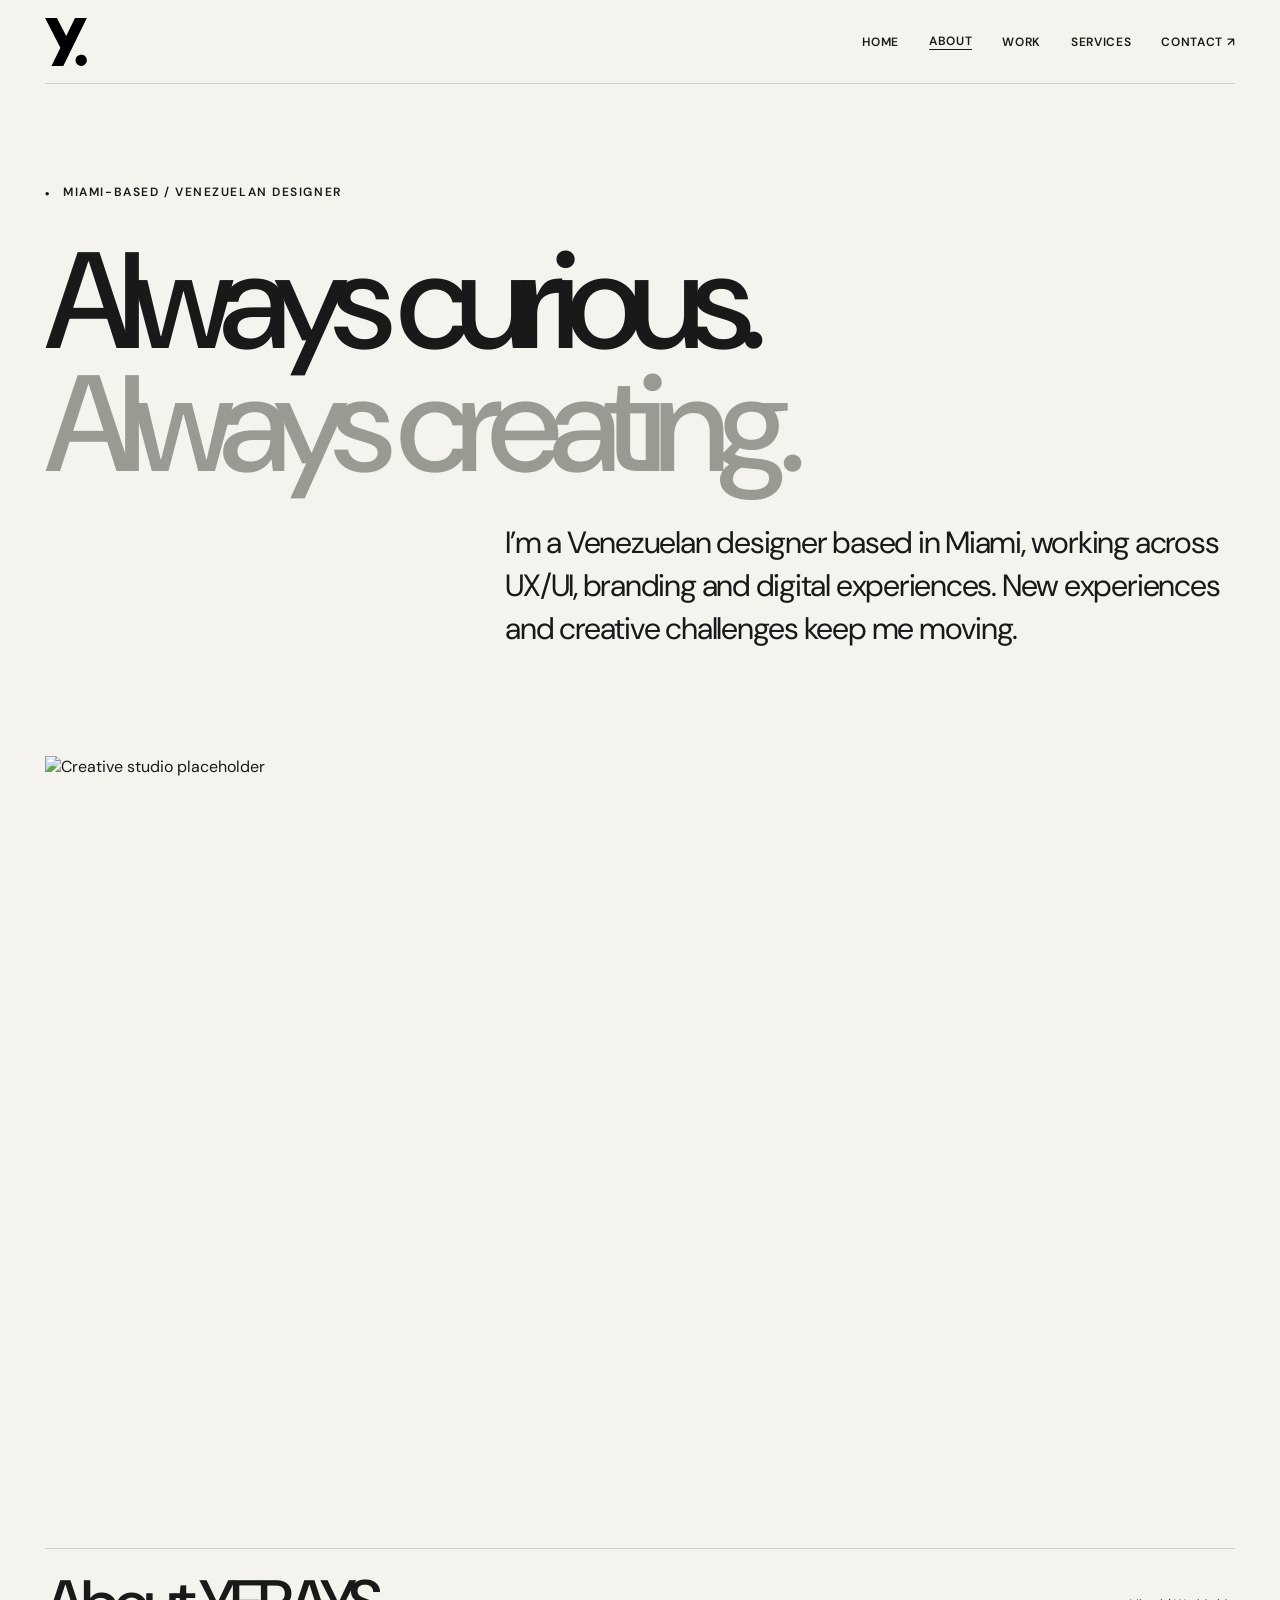
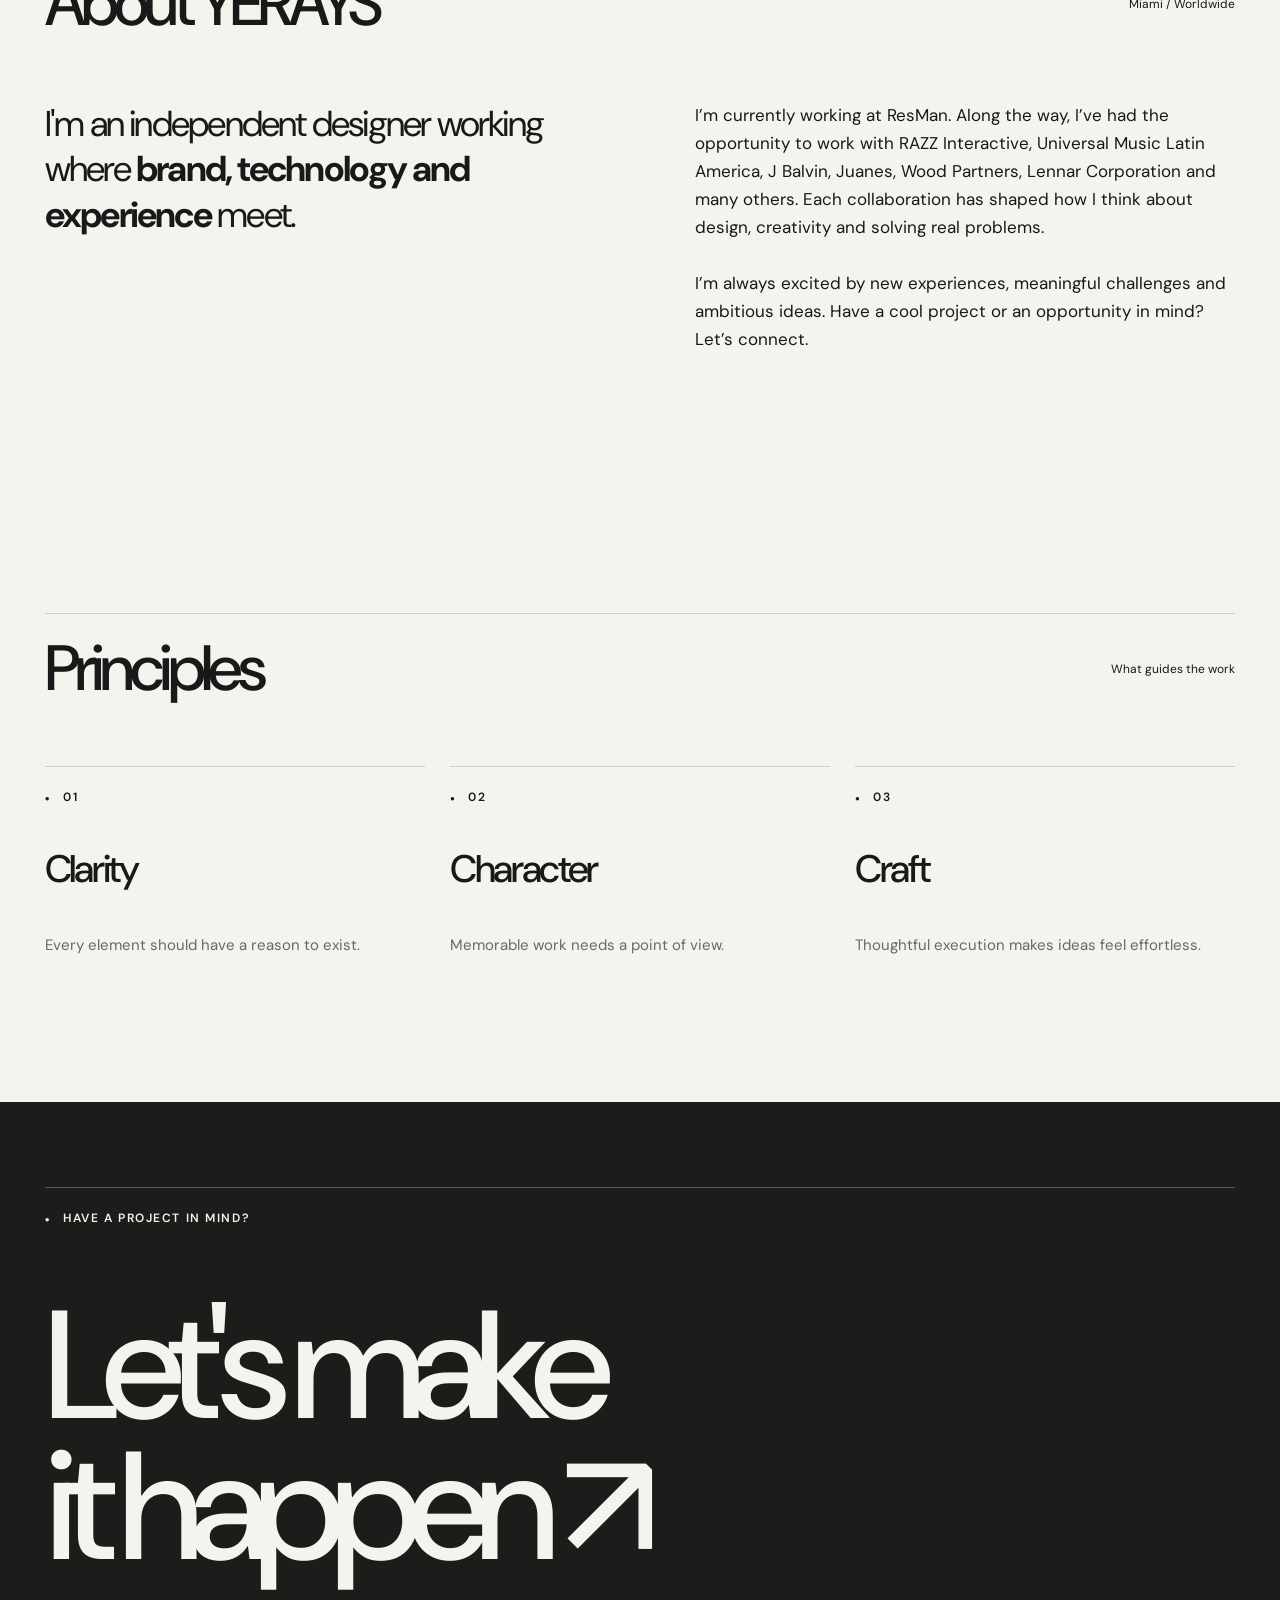
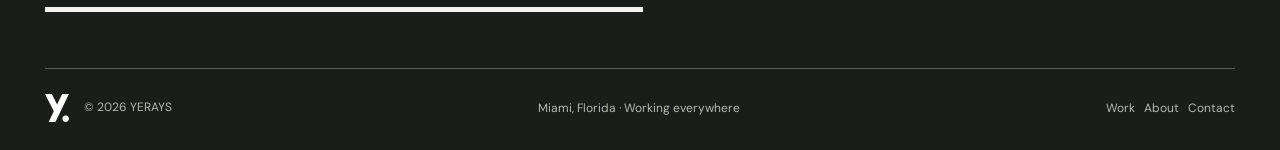
==== commit 92b8cd70: "Refine navigation order, active page, and latest design assets" ====
--- a/about.html
+++ b/about.html
@@ -1 +1 @@
-<!doctype html><html lang="en"><head><meta charset="utf-8"><meta name="viewport" content="width=device-width,initial-scale=1"><meta name="theme-color" content="#f4f3ee"><title>About — YERAYS</title><meta name="description" content="Meet YERAYS, a Miami-based Venezuelan designer with experience working with RAZZ Interactive, Universal Music Latin America, J Balvin, Juanes, Wood Partners and Lennar."><link rel="stylesheet" href="style.css?v=20261102b"></head><body><div class="container"><header class="topbar"><a class="brand" href="index.html" aria-label="YERAYS home"><img src="yerays-logo-black.svg?v=20261102b" alt="YERAYS logo"></a><nav class="nav" id="nav"><a href="index.html" >Home</a><a href="work.html" >Work</a><a href="services.html" >Services</a><a href="about.html" class="active">About</a><a href="contact.html" >Contact ↗</a></nav><button class="menu-btn" aria-expanded="false" aria-controls="nav">Menu +</button></header></div><main class="container"><section class="page-head"><div class="eyebrow">Miami-based / Venezuelan designer</div><h1 class="display">Always curious.<br><em>Always creating.</em></h1><p class="summary">I’m a Venezuelan designer based in Miami, working across UX/UI, branding and digital experiences. New experiences and creative challenges keep me moving.</p></section><div class="case-hero reveal"><img src="https://images.unsplash.com/photo-1497366754035-f200968a6e72?auto=format&fit=crop&w=2200&q=90" alt="Creative studio placeholder"></div><section class="section"><div class="section-line"><h2>About YERAYS</h2><span>Miami / Worldwide</span></div><div class="about-columns"><p class="reveal">I'm an independent designer working where <strong>brand, technology and experience</strong> meet.</p><p class="side reveal">I’m currently working at ResMan. Along the way, I’ve had the opportunity to work with RAZZ Interactive, Universal Music Latin America, J Balvin, Juanes, Wood Partners, Lennar Corporation and many others. Each collaboration has shaped how I think about design, creativity and solving real problems.<br><br>I’m always excited by new experiences, meaningful challenges and ambitious ideas. Have a cool project or an opportunity in mind? Let’s connect.</p></div></section><section class="section"><div class="section-line"><h2>Principles</h2><span>What guides the work</span></div><div class="process"><article class="reveal"><span class="eyebrow">01</span><h3>Clarity</h3><p>Every element should have a reason to exist.</p></article><article class="reveal"><span class="eyebrow">02</span><h3>Character</h3><p>Memorable work needs a point of view.</p></article><article class="reveal"><span class="eyebrow">03</span><h3>Craft</h3><p>Thoughtful execution makes ideas feel effortless.</p></article></div></section></main><footer class="footer"><div class="container"><div class="footer-head eyebrow">Have a project in mind?</div><h2>Let's make<br><a href="contact.html">it happen ↗</a></h2><div class="footer-bottom"><span><img class="footer-mark" src="yerays-logo-black.svg" alt="YERAYS logo"> © <span data-year>2026</span> YERAYS</span><span>Miami, Florida · Working everywhere</span><span><a href="work.html">Work</a> &nbsp; <a href="about.html">About</a> &nbsp; <a href="contact.html">Contact</a></span></div></div></footer><div class="cursor-tip" aria-hidden="true">Explore<br>case study ↗</div><script src="script.js?v=20261102b" defer></script></body></html>+<!doctype html><html lang="en"><head><meta charset="utf-8"><meta name="viewport" content="width=device-width,initial-scale=1"><meta name="theme-color" content="#f4f3ee"><title>About — YERAYS</title><meta name="description" content="Meet YERAYS, a Miami-based Venezuelan designer with experience working with RAZZ Interactive, Universal Music Latin America, J Balvin, Juanes, Wood Partners and Lennar."><link rel="stylesheet" href="style.css?v=20261102c"></head><body><div class="container"><header class="topbar"><a class="brand" href="index.html" aria-label="YERAYS home"><img src="yerays-logo-black.svg?v=20261102b" alt="YERAYS logo"></a><nav class="nav" id="nav"><a href="index.html">Home</a><a href="about.html" class="active">About</a><a href="work.html">Work</a><a href="services.html">Services</a><a href="contact.html">Contact ↗</a></nav><button class="menu-btn" aria-expanded="false" aria-controls="nav">Menu +</button></header></div><main class="container"><section class="page-head"><div class="eyebrow">Miami-based / Venezuelan designer</div><h1 class="display">Always curious.<br><em>Always creating.</em></h1><p class="summary">I’m a Venezuelan designer based in Miami, working across UX/UI, branding and digital experiences. New experiences and creative challenges keep me moving.</p></section><div class="case-hero reveal"><img src="https://images.unsplash.com/photo-1497366754035-f200968a6e72?auto=format&fit=crop&w=2200&q=90" alt="Creative studio placeholder"></div><section class="section"><div class="section-line"><h2>About YERAYS</h2><span>Miami / Worldwide</span></div><div class="about-columns"><p class="reveal">I'm an independent designer working where <strong>brand, technology and experience</strong> meet.</p><p class="side reveal">I’m currently working at ResMan. Along the way, I’ve had the opportunity to work with RAZZ Interactive, Universal Music Latin America, J Balvin, Juanes, Wood Partners, Lennar Corporation and many others. Each collaboration has shaped how I think about design, creativity and solving real problems.<br><br>I’m always excited by new experiences, meaningful challenges and ambitious ideas. Have a cool project or an opportunity in mind? Let’s connect.</p></div></section><section class="section"><div class="section-line"><h2>Principles</h2><span>What guides the work</span></div><div class="process"><article class="reveal"><span class="eyebrow">01</span><h3>Clarity</h3><p>Every element should have a reason to exist.</p></article><article class="reveal"><span class="eyebrow">02</span><h3>Character</h3><p>Memorable work needs a point of view.</p></article><article class="reveal"><span class="eyebrow">03</span><h3>Craft</h3><p>Thoughtful execution makes ideas feel effortless.</p></article></div></section></main><footer class="footer"><div class="container"><div class="footer-head eyebrow">Have a project in mind?</div><h2>Let's make<br><a href="contact.html">it happen ↗</a></h2><div class="footer-bottom"><span><img class="footer-mark" src="yerays-logo-black.svg" alt="YERAYS logo"> © <span data-year>2026</span> YERAYS</span><span>Miami, Florida · Working everywhere</span><span><a href="work.html">Work</a> &nbsp; <a href="about.html">About</a> &nbsp; <a href="contact.html">Contact</a></span></div></div></footer><div class="cursor-tip" aria-hidden="true">Explore<br>case study ↗</div><script src="script.js?v=20261102c" defer></script></body></html>
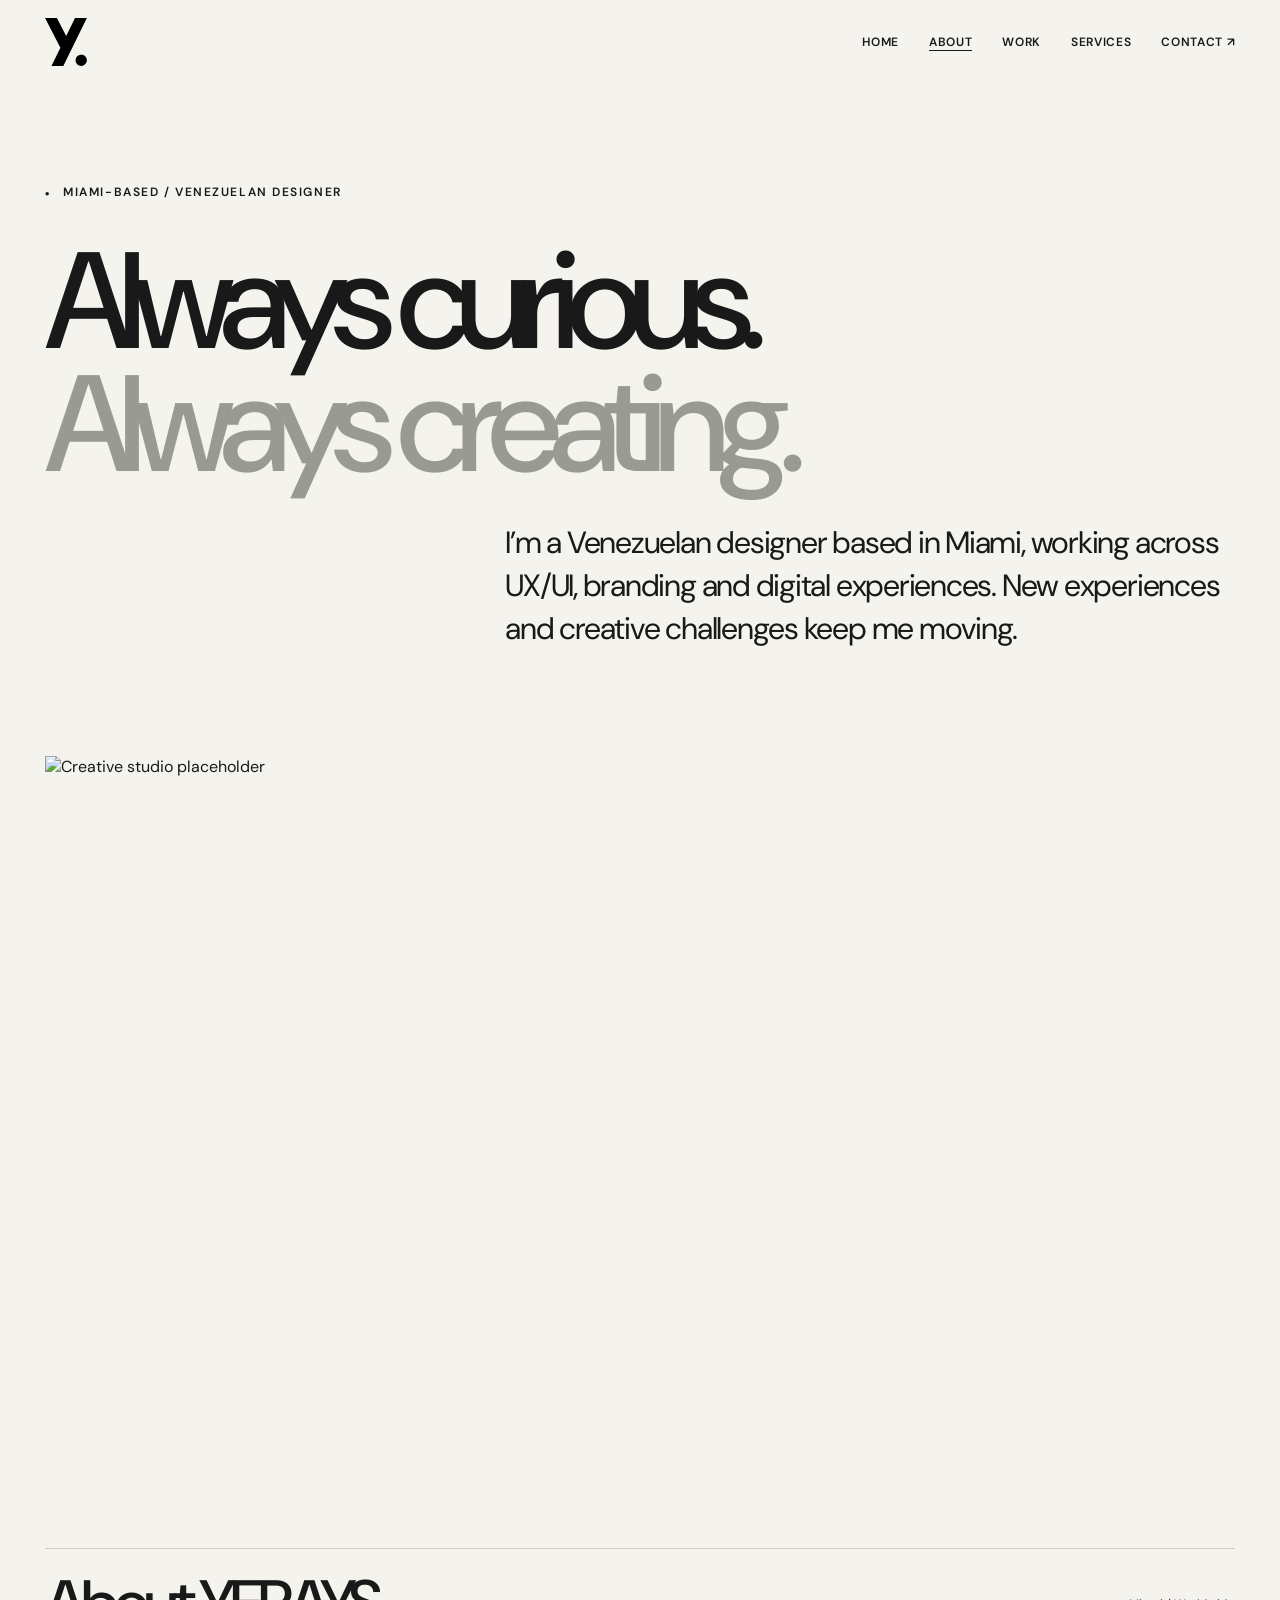
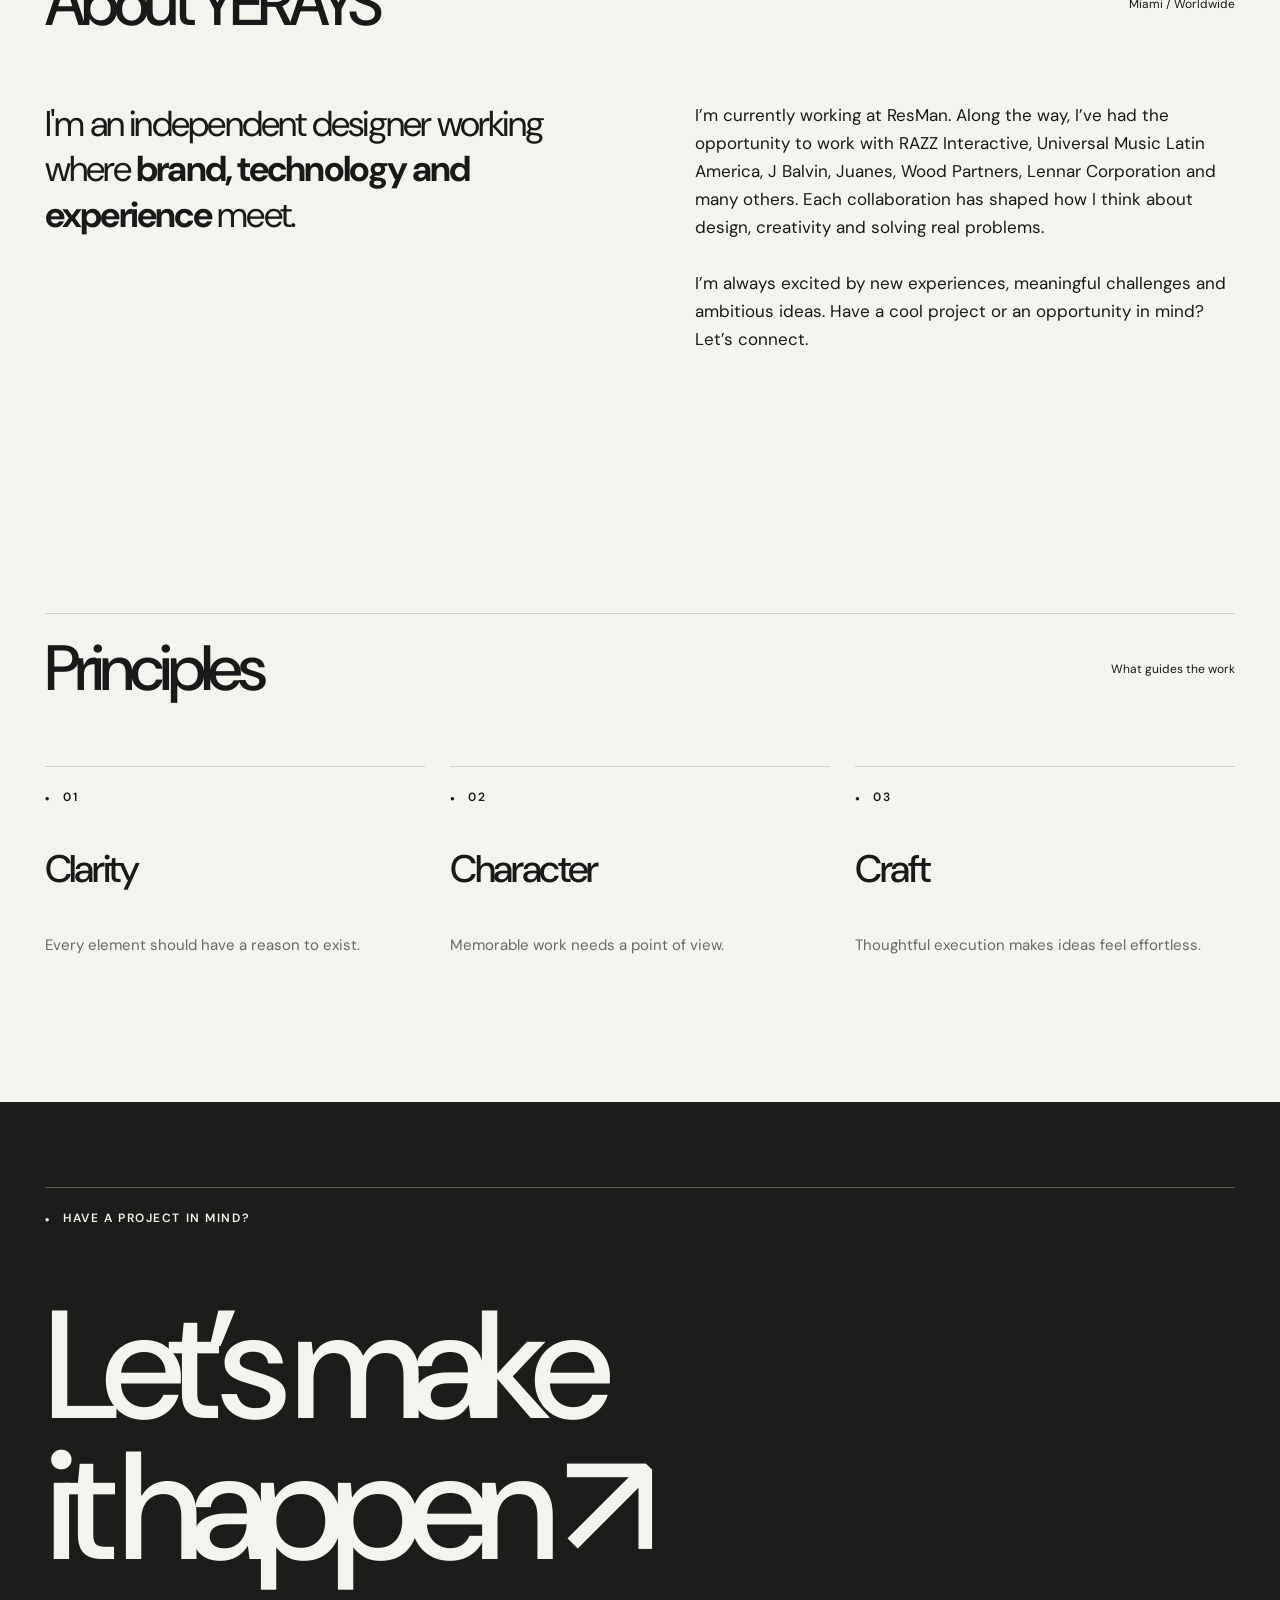
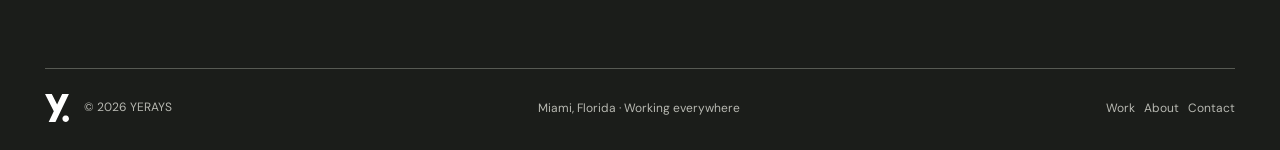
==== commit 2f90e66e: "Refine full-phrase footer CTA and homepage composition" ====
--- a/about.html
+++ b/about.html
@@ -1 +1 @@
-<!doctype html><html lang="en"><head><meta charset="utf-8"><meta name="viewport" content="width=device-width,initial-scale=1"><meta name="theme-color" content="#f4f3ee"><title>About — YERAYS</title><meta name="description" content="Meet YERAYS, a Miami-based Venezuelan designer with experience working with RAZZ Interactive, Universal Music Latin America, J Balvin, Juanes, Wood Partners and Lennar."><link rel="stylesheet" href="style.css?v=20261102c"></head><body><div class="container"><header class="topbar"><a class="brand" href="index.html" aria-label="YERAYS home"><img src="yerays-logo-black.svg?v=20261102b" alt="YERAYS logo"></a><nav class="nav" id="nav"><a href="index.html">Home</a><a href="about.html" class="active">About</a><a href="work.html">Work</a><a href="services.html">Services</a><a href="contact.html">Contact ↗</a></nav><button class="menu-btn" aria-expanded="false" aria-controls="nav">Menu +</button></header></div><main class="container"><section class="page-head"><div class="eyebrow">Miami-based / Venezuelan designer</div><h1 class="display">Always curious.<br><em>Always creating.</em></h1><p class="summary">I’m a Venezuelan designer based in Miami, working across UX/UI, branding and digital experiences. New experiences and creative challenges keep me moving.</p></section><div class="case-hero reveal"><img src="https://images.unsplash.com/photo-1497366754035-f200968a6e72?auto=format&fit=crop&w=2200&q=90" alt="Creative studio placeholder"></div><section class="section"><div class="section-line"><h2>About YERAYS</h2><span>Miami / Worldwide</span></div><div class="about-columns"><p class="reveal">I'm an independent designer working where <strong>brand, technology and experience</strong> meet.</p><p class="side reveal">I’m currently working at ResMan. Along the way, I’ve had the opportunity to work with RAZZ Interactive, Universal Music Latin America, J Balvin, Juanes, Wood Partners, Lennar Corporation and many others. Each collaboration has shaped how I think about design, creativity and solving real problems.<br><br>I’m always excited by new experiences, meaningful challenges and ambitious ideas. Have a cool project or an opportunity in mind? Let’s connect.</p></div></section><section class="section"><div class="section-line"><h2>Principles</h2><span>What guides the work</span></div><div class="process"><article class="reveal"><span class="eyebrow">01</span><h3>Clarity</h3><p>Every element should have a reason to exist.</p></article><article class="reveal"><span class="eyebrow">02</span><h3>Character</h3><p>Memorable work needs a point of view.</p></article><article class="reveal"><span class="eyebrow">03</span><h3>Craft</h3><p>Thoughtful execution makes ideas feel effortless.</p></article></div></section></main><footer class="footer"><div class="container"><div class="footer-head eyebrow">Have a project in mind?</div><h2>Let's make<br><a href="contact.html">it happen ↗</a></h2><div class="footer-bottom"><span><img class="footer-mark" src="yerays-logo-black.svg" alt="YERAYS logo"> © <span data-year>2026</span> YERAYS</span><span>Miami, Florida · Working everywhere</span><span><a href="work.html">Work</a> &nbsp; <a href="about.html">About</a> &nbsp; <a href="contact.html">Contact</a></span></div></div></footer><div class="cursor-tip" aria-hidden="true">Explore<br>case study ↗</div><script src="script.js?v=20261102c" defer></script></body></html>+<!doctype html><html lang="en"><head><meta charset="utf-8"><meta name="viewport" content="width=device-width,initial-scale=1"><meta name="theme-color" content="#f4f3ee"><title>About — YERAYS</title><meta name="description" content="Meet YERAYS, a Miami-based Venezuelan designer with experience working with RAZZ Interactive, Universal Music Latin America, J Balvin, Juanes, Wood Partners and Lennar."><link rel="stylesheet" href="style.css?v=20261102-layout2"></head><body><div class="container"><header class="topbar"><a class="brand" href="index.html" aria-label="YERAYS home"><img src="yerays-logo-black.svg?v=20261102b" alt="YERAYS logo"></a><nav class="nav" id="nav"><a href="index.html">Home</a><a href="about.html" class="active">About</a><a href="work.html">Work</a><a href="services.html">Services</a><a href="contact.html">Contact ↗</a></nav><button class="menu-btn" aria-expanded="false" aria-controls="nav">Menu +</button></header></div><main class="container"><section class="page-head"><div class="eyebrow">Miami-based / Venezuelan designer</div><h1 class="display">Always curious.<br><em>Always creating.</em></h1><p class="summary">I’m a Venezuelan designer based in Miami, working across UX/UI, branding and digital experiences. New experiences and creative challenges keep me moving.</p></section><div class="case-hero reveal"><img src="https://images.unsplash.com/photo-1497366754035-f200968a6e72?auto=format&fit=crop&w=2200&q=90" alt="Creative studio placeholder"></div><section class="section"><div class="section-line"><h2>About YERAYS</h2><span>Miami / Worldwide</span></div><div class="about-columns"><p class="reveal">I'm an independent designer working where <strong>brand, technology and experience</strong> meet.</p><p class="side reveal">I’m currently working at ResMan. Along the way, I’ve had the opportunity to work with RAZZ Interactive, Universal Music Latin America, J Balvin, Juanes, Wood Partners, Lennar Corporation and many others. Each collaboration has shaped how I think about design, creativity and solving real problems.<br><br>I’m always excited by new experiences, meaningful challenges and ambitious ideas. Have a cool project or an opportunity in mind? Let’s connect.</p></div></section><section class="section"><div class="section-line"><h2>Principles</h2><span>What guides the work</span></div><div class="process"><article class="reveal"><span class="eyebrow">01</span><h3>Clarity</h3><p>Every element should have a reason to exist.</p></article><article class="reveal"><span class="eyebrow">02</span><h3>Character</h3><p>Memorable work needs a point of view.</p></article><article class="reveal"><span class="eyebrow">03</span><h3>Craft</h3><p>Thoughtful execution makes ideas feel effortless.</p></article></div></section></main><footer class="footer"><div class="container"><div class="footer-head eyebrow">Have a project in mind?</div><h2><a class="footer-cta" href="contact.html">Let’s make<br>it happen ↗</a></h2><div class="footer-bottom"><span><img class="footer-mark" src="yerays-logo-black.svg" alt="YERAYS logo"> © <span data-year>2026</span> YERAYS</span><span>Miami, Florida · Working everywhere</span><span><a href="work.html">Work</a> &nbsp; <a href="about.html">About</a> &nbsp; <a href="contact.html">Contact</a></span></div></div></footer><div class="cursor-tip" aria-hidden="true">Explore<br>case study ↗</div><script src="script.js?v=20261102-layout2" defer></script></body></html>
--- a/style.css
+++ b/style.css
@@ -14,3 +14,40 @@
 body>.container:first-child{position:fixed;top:0;left:0;right:0;width:100%;max-width:none;padding:0 max(3.5vw,calc((100vw - 1680px)/2));z-index:80;background:var(--bg)}
 body{padding-top:84px}
 @media(max-width:800px){body{padding-top:70px}body>.container:first-child{padding:0 20px}}
+
+/* November refinements: compact hero, hover palette and sliding navigation */
+.home-intro .display{line-height:.84}
+.footer h2 a{transition:color .32s ease,border-color .32s ease}
+.footer h2 a:hover{color:var(--accent);border-color:var(--accent)}
+.statement .pill:hover{background:var(--accent);border-color:var(--accent);color:var(--ink)}
+body>.container:first-child{transition:transform .46s cubic-bezier(.22,1,.36,1);will-change:transform}
+body>.container:first-child.nav-hidden{transform:translate3d(0,-105%,0)}
+.topbar.nav-hidden{transform:none}
+.nav a.active{border-bottom:1px solid currentColor}
+@media(prefers-reduced-motion:reduce){body>.container:first-child{transition:none!important}}
+
+/* Clean header and cinematic video placeholder */
+.topbar{border-bottom:0!important}
+.motion-frame video{display:block;width:100%;height:100%;object-fit:cover;filter:brightness(.72);transform:scale(1.07);will-change:transform}
+@media(prefers-reduced-motion:reduce){.motion-frame video{transform:none}}
+
+/* Footer CTA: full phrase hover, no underline */
+.footer h2 a,.footer h2 a:visited{display:inline-block;text-decoration:none!important;border:0!important;box-shadow:none!important;color:inherit;transition:color .38s cubic-bezier(.22,1,.36,1)}
+.footer h2 a:hover,.footer h2 a:focus-visible{color:var(--accent)!important;text-decoration:none!important;border:0!important;box-shadow:none!important}
+
+/* Floating, staggered editorial project gallery */
+@media(min-width:801px){
+.feature-grid{grid-template-columns:minmax(0,1.12fr) minmax(0,.88fr);row-gap:clamp(145px,16vw,260px)}
+.feature-grid>.tile:nth-child(1){margin-top:0}
+.feature-grid>.tile:nth-child(2){margin-top:175px}
+.feature-grid>.tile:nth-child(3){width:80%;justify-self:start;margin-top:95px}
+.feature-grid>.tile:nth-child(4){width:100%;margin-top:-90px}
+.feature-grid>.tile:nth-child(3) .tile-visual{aspect-ratio:1.08}
+.work-grid{row-gap:clamp(150px,17vw,280px)}
+.work-grid>.tile:nth-child(4n+3){width:84%;justify-self:start;margin-top:125px}
+.work-grid>.tile:nth-child(4n+4){margin-top:-70px}
+.work-grid>.tile:nth-child(4n+2){margin-top:185px}
+}
+.tile.parallax-card{--float-y:0px;transform:translate3d(0,var(--float-y),0);will-change:transform}
+@media(max-width:800px){.tile.parallax-card{transform:none!important}}
+@media(prefers-reduced-motion:reduce){.tile.parallax-card{transform:none!important}}
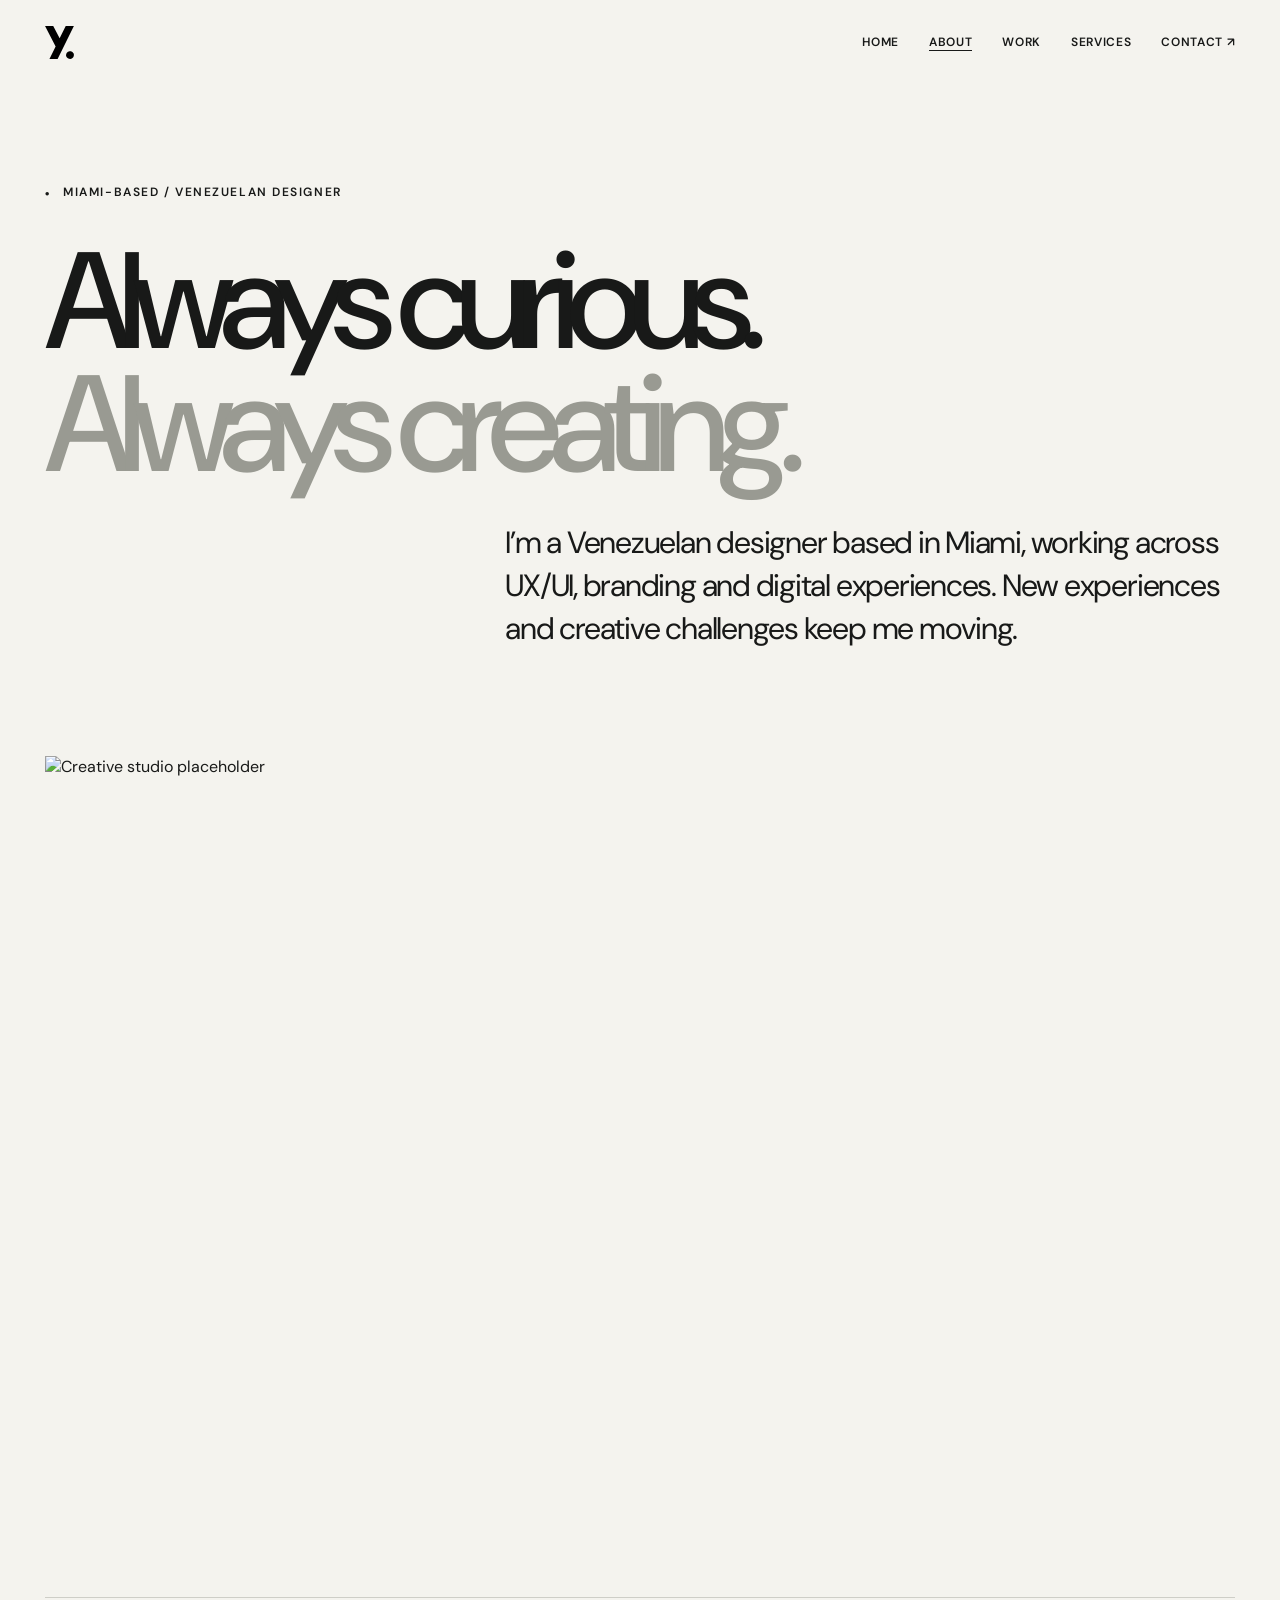
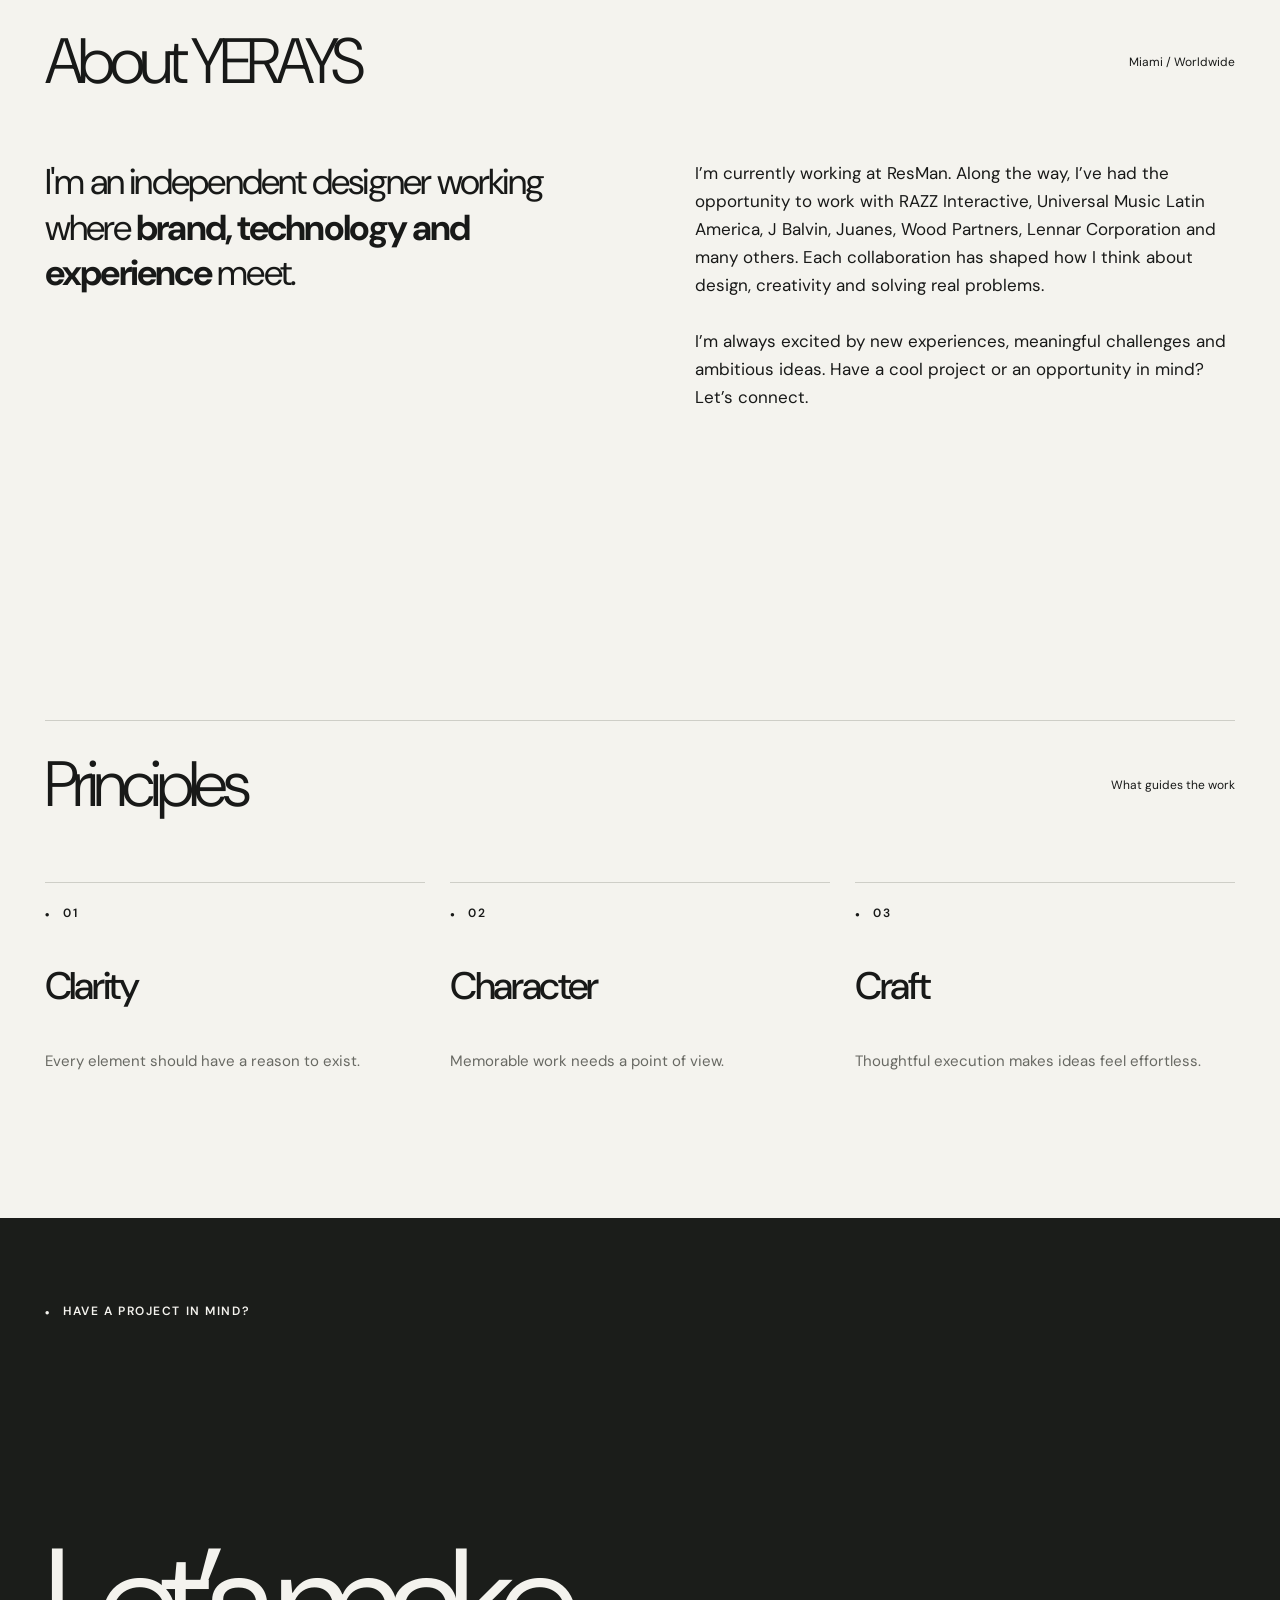
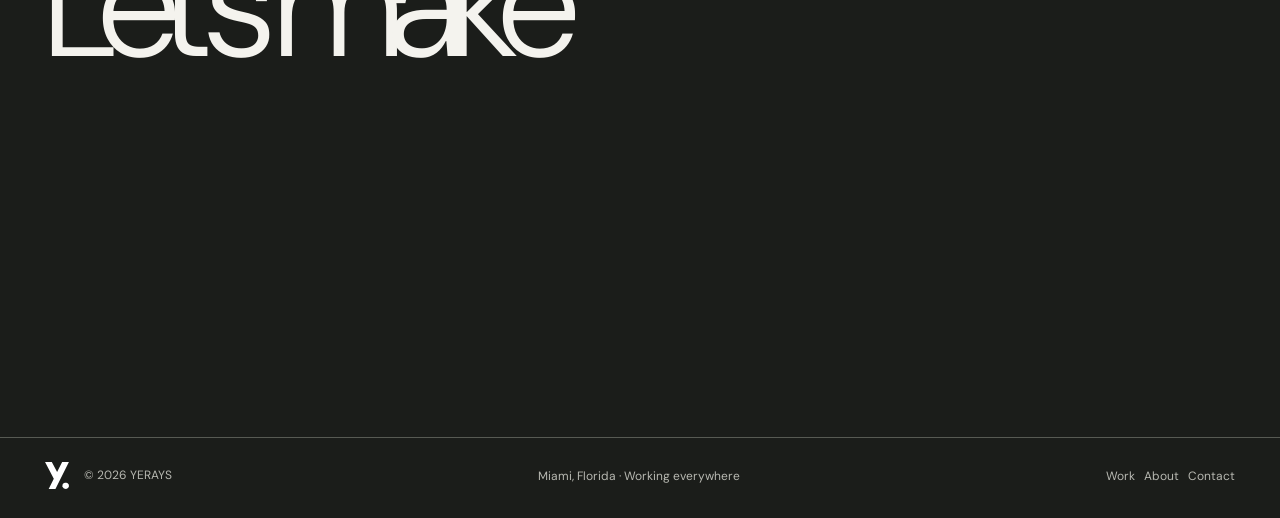
==== commit b22c090b: "Use hamburger navigation and consistent text arrows on about.html" ====
--- a/about.html
+++ b/about.html
@@ -1 +1 @@
-<!doctype html><html lang="en"><head><meta charset="utf-8"><meta name="viewport" content="width=device-width,initial-scale=1"><meta name="theme-color" content="#f4f3ee"><title>About — YERAYS</title><meta name="description" content="Meet YERAYS, a Miami-based Venezuelan designer with experience working with RAZZ Interactive, Universal Music Latin America, J Balvin, Juanes, Wood Partners and Lennar."><link rel="stylesheet" href="style.css?v=20261102-layout2"></head><body><div class="container"><header class="topbar"><a class="brand" href="index.html" aria-label="YERAYS home"><img src="yerays-logo-black.svg?v=20261102b" alt="YERAYS logo"></a><nav class="nav" id="nav"><a href="index.html">Home</a><a href="about.html" class="active">About</a><a href="work.html">Work</a><a href="services.html">Services</a><a href="contact.html">Contact ↗</a></nav><button class="menu-btn" aria-expanded="false" aria-controls="nav">Menu +</button></header></div><main class="container"><section class="page-head"><div class="eyebrow">Miami-based / Venezuelan designer</div><h1 class="display">Always curious.<br><em>Always creating.</em></h1><p class="summary">I’m a Venezuelan designer based in Miami, working across UX/UI, branding and digital experiences. New experiences and creative challenges keep me moving.</p></section><div class="case-hero reveal"><img src="https://images.unsplash.com/photo-1497366754035-f200968a6e72?auto=format&fit=crop&w=2200&q=90" alt="Creative studio placeholder"></div><section class="section"><div class="section-line"><h2>About YERAYS</h2><span>Miami / Worldwide</span></div><div class="about-columns"><p class="reveal">I'm an independent designer working where <strong>brand, technology and experience</strong> meet.</p><p class="side reveal">I’m currently working at ResMan. Along the way, I’ve had the opportunity to work with RAZZ Interactive, Universal Music Latin America, J Balvin, Juanes, Wood Partners, Lennar Corporation and many others. Each collaboration has shaped how I think about design, creativity and solving real problems.<br><br>I’m always excited by new experiences, meaningful challenges and ambitious ideas. Have a cool project or an opportunity in mind? Let’s connect.</p></div></section><section class="section"><div class="section-line"><h2>Principles</h2><span>What guides the work</span></div><div class="process"><article class="reveal"><span class="eyebrow">01</span><h3>Clarity</h3><p>Every element should have a reason to exist.</p></article><article class="reveal"><span class="eyebrow">02</span><h3>Character</h3><p>Memorable work needs a point of view.</p></article><article class="reveal"><span class="eyebrow">03</span><h3>Craft</h3><p>Thoughtful execution makes ideas feel effortless.</p></article></div></section></main><footer class="footer"><div class="container"><div class="footer-head eyebrow">Have a project in mind?</div><h2><a class="footer-cta" href="contact.html">Let’s make<br>it happen ↗</a></h2><div class="footer-bottom"><span><img class="footer-mark" src="yerays-logo-black.svg" alt="YERAYS logo"> © <span data-year>2026</span> YERAYS</span><span>Miami, Florida · Working everywhere</span><span><a href="work.html">Work</a> &nbsp; <a href="about.html">About</a> &nbsp; <a href="contact.html">Contact</a></span></div></div></footer><div class="cursor-tip" aria-hidden="true">Explore<br>case study ↗</div><script src="script.js?v=20261102-layout2" defer></script></body></html>+<!doctype html><html lang="en"><head><meta charset="utf-8"><meta name="viewport" content="width=device-width,initial-scale=1"><meta name="theme-color" content="#f4f3ee"><title>About — YERAYS</title><meta name="description" content="Meet YERAYS, a Miami-based Venezuelan designer with experience working with RAZZ Interactive, Universal Music Latin America, J Balvin, Juanes, Wood Partners and Lennar."><link rel="stylesheet" href="style.css?v=mobile-nav-autoplay-scroll-20261102"></head><body><div class="container"><header class="topbar"><a class="brand" href="index.html" aria-label="YERAYS home"><img src="yerays-logo-black.svg?v=20261102b" alt="YERAYS logo"></a><nav class="nav" id="nav"><a href="index.html">Home</a><a href="about.html" class="active">About</a><a href="work.html">Work</a><a href="services.html">Services</a><a href="contact.html">Contact ↗︎</a></nav><button class="menu-btn" aria-expanded="false" aria-controls="nav" aria-label="Open menu"><span class="menu-icon" aria-hidden="true"><i></i><i></i><i></i></span></button></header></div><main class="container"><section class="page-head"><div class="eyebrow">Miami-based / Venezuelan designer</div><h1 class="display">Always curious.<br><em>Always creating.</em></h1><p class="summary">I’m a Venezuelan designer based in Miami, working across UX/UI, branding and digital experiences. New experiences and creative challenges keep me moving.</p></section><div class="case-hero reveal"><img src="https://images.unsplash.com/photo-1497366754035-f200968a6e72?auto=format&fit=crop&w=2200&q=90" alt="Creative studio placeholder"></div><section class="section"><div class="section-line"><h2>About YERAYS</h2><span>Miami / Worldwide</span></div><div class="about-columns"><p class="reveal">I'm an independent designer working where <strong>brand, technology and experience</strong> meet.</p><p class="side reveal">I’m currently working at ResMan. Along the way, I’ve had the opportunity to work with RAZZ Interactive, Universal Music Latin America, J Balvin, Juanes, Wood Partners, Lennar Corporation and many others. Each collaboration has shaped how I think about design, creativity and solving real problems.<br><br>I’m always excited by new experiences, meaningful challenges and ambitious ideas. Have a cool project or an opportunity in mind? Let’s connect.</p></div></section><section class="section"><div class="section-line"><h2>Principles</h2><span>What guides the work</span></div><div class="process"><article class="reveal"><span class="eyebrow">01</span><h3>Clarity</h3><p>Every element should have a reason to exist.</p></article><article class="reveal"><span class="eyebrow">02</span><h3>Character</h3><p>Memorable work needs a point of view.</p></article><article class="reveal"><span class="eyebrow">03</span><h3>Craft</h3><p>Thoughtful execution makes ideas feel effortless.</p></article></div></section></main><footer class="footer"><div class="container"><div class="footer-head eyebrow">Have a project in mind?</div><h2><a class="footer-cta" href="contact.html">Let’s make<br>it happen ↗︎</a></h2><div class="footer-bottom"><span><img class="footer-mark" src="yerays-logo-black.svg" alt="YERAYS logo"> © <span data-year>2026</span> YERAYS</span><span>Miami, Florida · Working everywhere</span><span><a href="work.html">Work</a> &nbsp; <a href="about.html">About</a> &nbsp; <a href="contact.html">Contact</a></span></div></div></footer><div class="cursor-tip" aria-hidden="true">Explore<br>case study ↗︎</div><script src="script.js?v=mobile-nav-autoplay-scroll-20261102" defer></script></body></html>
--- a/style.css
+++ b/style.css
@@ -1,4 +1,4 @@
-@import url('https://fonts.googleapis.com/css2?family=DM+Sans:wght@400;500;600;700&display=swap');
+@import url('https://fonts.googleapis.com/css2?family=DM+Sans:wght@300;400;500;600;700&display=swap');
 :root{--bg:#f4f3ee;--ink:#181918;--line:#cecec7;--muted:#686963;--accent:#d9f66e}*{box-sizing:border-box}html{scroll-behavior:smooth}body{margin:0;background:var(--bg);color:var(--ink);font-family:'DM Sans',Arial,sans-serif;-webkit-font-smoothing:antialiased}a{color:inherit;text-decoration:none}button,input,textarea{font:inherit}button{cursor:pointer}img,video{display:block;width:100%}::selection{background:var(--accent);color:var(--ink)}.container{width:min(100% - 7vw,1680px);margin:auto}.topbar{height:84px;display:flex;justify-content:space-between;align-items:center;gap:20px;border-bottom:1px solid var(--line);position:relative;z-index:30}.brand{display:flex;align-items:center;gap:13px;font-weight:700;letter-spacing:-.07em}.brand img{height:40px;width:35px;object-fit:contain}.brand span{font-size:22px}.nav{display:flex;gap:30px;align-items:center}.nav a{font-size:12px;font-weight:600;text-transform:uppercase;letter-spacing:.055em}.nav a.active{border-bottom:1px solid}.nav a:hover{opacity:.55}.menu-btn{display:none;border:0;background:transparent;font-size:14px}.pill{display:inline-flex;gap:10px;align-items:center;border:1px solid currentColor;border-radius:100px;padding:12px 19px;font-size:12px;font-weight:600;text-transform:uppercase;letter-spacing:.06em;transition:background .25s,color .25s}.pill:hover{background:var(--ink);color:var(--bg)}.eyebrow{font-size:12px;text-transform:uppercase;letter-spacing:.13em;font-weight:600}.eyebrow:before{content:'●';font-size:8px;margin-right:12px}.display{font-size:clamp(64px,10.7vw,190px);line-height:.9;letter-spacing:-.09em;font-weight:500;margin:0}.display em{font-style:normal;color:#999a92}.lede{font-size:clamp(21px,2.5vw,37px);line-height:1.3;letter-spacing:-.05em;font-weight:500}.muted{color:var(--muted)}.home-intro{padding:92px 0 56px}.home-intro .display{margin-top:38px}.intro-foot{display:flex;justify-content:space-between;align-items:end;gap:35px;margin-top:44px}.intro-foot p{max-width:470px;font-size:17px;line-height:1.5}.small{font-size:12px}.motion-stage{height:185vh;position:relative}.motion-pin{height:100vh;position:sticky;top:0;display:flex;align-items:center;justify-content:center;overflow:hidden}.motion-frame{position:relative;width:100vw;height:100vh;overflow:hidden;will-change:width,height,border-radius;isolation:isolate;background:#303b3a}.motion-frame img{width:100%;height:100%;object-fit:cover;filter:brightness(.72)}.motion-frame:after{content:'';position:absolute;inset:0;background:linear-gradient(90deg,rgba(0,0,0,.55),transparent 75%)}.motion-caption{position:absolute;left:7%;bottom:12%;z-index:2;color:white;font-size:clamp(42px,7vw,115px);line-height:.95;letter-spacing:-.075em;max-width:800px}.motion-caption small{display:block;font-size:12px;letter-spacing:.1em;text-transform:uppercase;margin-bottom:20px}.section{padding:130px 0}.section-line{border-top:1px solid var(--line);padding-top:23px;display:flex;justify-content:space-between;align-items:center;margin-bottom:65px}.section-line h2{font-size:clamp(35px,5vw,78px);letter-spacing:-.075em;line-height:1;margin:0;font-weight:500}.section-line span{font-size:12px}.feature-grid{display:grid;grid-template-columns:1.12fr .88fr;column-gap:clamp(55px,7vw,135px);row-gap:clamp(105px,12vw,205px);align-items:start}.feature-grid>a:nth-child(2){margin-top:135px}.tile{display:block;position:relative}.tile-visual{overflow:hidden;background:#deded9;position:relative}.tile-visual img{height:100%;object-fit:cover;transition:transform 1.25s cubic-bezier(.22,1,.36,1)}.tile:hover img{transform:scale(1.035)}.tile.large .tile-visual{aspect-ratio:1.13}.tile.medium .tile-visual{aspect-ratio:.84}.tile.wide .tile-visual{aspect-ratio:1.75}.tile.small .tile-visual{aspect-ratio:1.04}.tile-meta{display:flex;justify-content:space-between;gap:15px;margin-top:18px}.tile-meta h3{font-size:clamp(20px,2.1vw,33px);letter-spacing:-.06em;font-weight:500;margin:0}.tile-meta span{font-size:12px;color:var(--muted);padding-top:7px}.tile p{font-size:13px;color:var(--muted);margin:8px 0 0}.cursor-tip{position:fixed;left:0;top:0;pointer-events:none;z-index:99;background:var(--accent);color:var(--ink);border-radius:50%;height:118px;width:118px;display:grid;place-items:center;text-align:center;font-size:12px;font-weight:700;line-height:1.3;transform:translate(-50%,-50%) scale(0);transition:transform .28s cubic-bezier(.22,1,.36,1);box-shadow:0 12px 30px #0002}.cursor-tip.visible{transform:translate(-50%,-50%) scale(1)}.service-list{border-top:1px solid var(--line)}.service-row{display:grid;grid-template-columns:75px 1fr 1fr 35px;gap:22px;border-bottom:1px solid var(--line);padding:35px 0;align-items:center;transition:padding .35s ease,background-color .35s ease}.service-row:hover{padding-left:16px;background:var(--accent)}.service-row h3{font-size:clamp(26px,4vw,60px);font-weight:500;letter-spacing:-.065em;margin:0}.service-row p{max-width:390px;line-height:1.5;color:var(--muted);font-size:14px}.statement{background:#1b1d1a;color:#f4f3ee;padding:150px 0}.statement .lede{max-width:1150px;font-size:clamp(38px,5.5vw,88px);line-height:1.1}.statement .lede span{color:#878981}.footer{background:#1b1d1a;color:#f4f3ee;padding:85px 0 28px}.footer-head{border-top:1px solid #575a53;padding-top:22px}.footer h2{font-size:clamp(68px,12vw,190px);font-weight:500;letter-spacing:-.09em;line-height:.92;margin:70px 0 90px}.footer h2 a{border-bottom:5px solid currentColor}.footer-bottom{border-top:1px solid #575a53;padding-top:24px;display:flex;justify-content:space-between;gap:20px;font-size:12px;color:#b7b8b1}.page-head{padding:100px 0 75px}.page-head .display{margin:40px 0 35px}.page-head .summary{max-width:730px;margin-left:auto;font-size:clamp(20px,2.4vw,33px);line-height:1.4;letter-spacing:-.04em}.work-grid{display:grid;grid-template-columns:repeat(12,1fr);column-gap:clamp(55px,7vw,135px);row-gap:clamp(110px,12vw,205px);align-items:start}.work-grid .tile{grid-column:span 6}.work-grid .tile:nth-child(4n+1){grid-column:span 7}.work-grid .tile:nth-child(4n+2){grid-column:span 5;margin-top:160px}.work-grid .tile:nth-child(4n+3){grid-column:span 5;margin-top:100px}.work-grid .tile:nth-child(4n){grid-column:span 7}.work-grid .tile-visual{aspect-ratio:1.22}.work-grid .tile:nth-child(4n+2) .tile-visual,.work-grid .tile:nth-child(4n+3) .tile-visual{aspect-ratio:.82}.filters{display:flex;gap:10px;flex-wrap:wrap;margin:0 0 50px}.filter{background:none;border:1px solid var(--line);border-radius:40px;padding:11px 17px;font-size:12px}.filter.active,.filter:hover{background:var(--ink);color:white}.tile[hidden]{display:none!important}.about-columns{display:grid;grid-template-columns:1fr 1fr;gap:50px}.about-columns p{font-size:clamp(22px,2.8vw,43px);letter-spacing:-.05em;line-height:1.28;margin:0}.about-columns .side{font-size:17px;line-height:1.65;max-width:540px;margin-left:auto;letter-spacing:0}.process{display:grid;grid-template-columns:repeat(3,1fr);gap:25px}.process article{border-top:1px solid var(--line);padding-top:18px}.process h3{font-size:clamp(25px,3vw,42px);letter-spacing:-.06em;font-weight:500}.process p{font-size:15px;line-height:1.6;color:var(--muted)}.contact-grid{display:grid;grid-template-columns:1fr 1fr;gap:80px}.contact-grid .lede{margin:0}.contact-form{display:grid;gap:25px}.field{display:grid;gap:10px}.field label{font-size:12px;text-transform:uppercase;letter-spacing:.08em}.field input,.field textarea{width:100%;border:0;border-bottom:1px solid var(--line);background:transparent;border-radius:0;padding:15px 0;outline:0;font-size:17px;color:var(--ink)}.field input:focus,.field textarea:focus{border-color:var(--ink)}.contact-form button{border:0;background:var(--ink);color:white;padding:20px;font-size:13px;text-transform:uppercase;letter-spacing:.08em}.contact-note{font-size:12px;color:var(--muted)}.case-hero{aspect-ratio:1.8;overflow:hidden}.case-hero img{height:100%;object-fit:cover}.case-info{display:grid;grid-template-columns:1fr 1fr;gap:50px}.case-info p{font-size:clamp(20px,2.7vw,37px);letter-spacing:-.05em;line-height:1.4;margin:0}.case-detail{margin:70px 0}.case-detail img{max-height:850px;object-fit:cover}.reveal{opacity:0;transform:translateY(42px);transition:opacity .8s ease,transform .8s cubic-bezier(.2,.7,.2,1)}.reveal.in{opacity:1;transform:translateY(0)}@media(max-width:800px){.container{width:calc(100% - 40px)}.topbar{height:70px}.nav{display:none;position:absolute;top:70px;left:-20px;right:-20px;background:var(--bg);padding:30px 20px 40px;flex-direction:column;align-items:flex-start;border-bottom:1px solid var(--line)}.nav.open{display:flex}.menu-btn{display:block}.brand img{height:34px;width:30px}.brand span{font-size:20px}.home-intro{padding:75px 0 50px}.display{font-size:clamp(58px,13vw,100px)}.intro-foot{align-items:flex-start;flex-direction:column;margin-top:30px}.motion-stage{height:145vh}.motion-caption{font-size:clamp(40px,10vw,76px)}.section{padding:85px 0}.section-line{margin-bottom:40px}.feature-grid,.about-columns,.contact-grid,.case-info{grid-template-columns:1fr}.feature-grid>a:nth-child(2){margin-top:0}.feature-grid .tile-visual{aspect-ratio:1.15!important}.work-grid{grid-template-columns:1fr;row-gap:55px}.work-grid .tile,.work-grid .tile:nth-child(n){grid-column:1;margin-top:0}.work-grid .tile-visual,.work-grid .tile:nth-child(n) .tile-visual{aspect-ratio:1.1}.service-row{grid-template-columns:32px 1fr 25px;gap:12px}.service-row p{grid-column:2;grid-row:2;margin:0}.service-row h3{font-size:31px}.service-row .arrow{grid-column:3;grid-row:1}.statement{padding:100px 0}.footer h2{margin:60px 0;font-size:clamp(60px,12vw,100px)}.footer-bottom{flex-wrap:wrap}.page-head{padding:75px 0 55px}.page-head .summary{margin:30px 0 0}.process{grid-template-columns:1fr}.about-columns .side{margin:0}.case-hero{aspect-ratio:1.1}.cursor-tip{display:none}}@media(prefers-reduced-motion:reduce){*,*:before,*:after{animation-duration:.01ms!important;transition-duration:.01ms!important;scroll-behavior:auto!important}.reveal{opacity:1;transform:none}.motion-stage{height:auto}.motion-pin{position:relative;height:70vh}.motion-frame{width:100%!important;height:70vh!important;border-radius:0!important}}\n@media(min-width:801px){.feature-grid .tile:nth-child(3){margin-top:45px}.feature-grid .tile:nth-child(4){margin-top:0}}\n@media(prefers-reduced-motion:reduce){.tile-visual img{transition:none!important}.reveal{opacity:1!important;transform:none!important}}\n
 /* Sticky, direction-aware navigation and footer brand */
 .topbar{position:sticky;top:0;z-index:80;background:var(--bg);transition:transform .42s cubic-bezier(.22,1,.36,1);will-change:transform}
@@ -51,3 +51,331 @@
 .tile.parallax-card{--float-y:0px;transform:translate3d(0,var(--float-y),0);will-change:transform}
 @media(max-width:800px){.tile.parallax-card{transform:none!important}}
 @media(prefers-reduced-motion:reduce){.tile.parallax-card{transform:none!important}}
+
+/* Full-screen editorial sections and unified CTAs */
+.home-intro{min-height:calc(100svh - 84px);display:flex;flex-direction:column;justify-content:center;padding:50px 0 65px;box-sizing:border-box}
+.home-intro .display{margin:30px 0 40px}
+.hero-actions{display:flex;gap:14px;flex-wrap:wrap}
+.intro-panel{background:var(--accent);color:var(--ink);padding:clamp(90px,12vw,190px) 0}
+.intro-panel p{max-width:1100px;font-size:clamp(34px,5.5vw,86px);letter-spacing:-.065em;line-height:1.06;font-weight:500;margin:50px 0 0}
+.footer{min-height:100svh;box-sizing:border-box;display:flex;flex-direction:column;justify-content:stretch}
+.footer>.container{flex:1;display:flex;flex-direction:column;width:100%}
+.footer h2{flex:1;display:flex;align-items:center;margin:clamp(50px,7vh,110px) 0;line-height:.96}
+.footer h2 .footer-cta{display:block;color:inherit;text-decoration:none!important;border:0!important;box-shadow:none!important;transition:color .38s ease}
+.footer h2 .footer-cta:hover,.footer h2 .footer-cta:focus-visible{color:var(--accent)!important;border:0!important;text-decoration:none!important}
+.footer-bottom{margin-top:auto}
+.filters{margin-bottom:clamp(135px,14vw,230px)}
+.home-intro~.section .section-line{margin-bottom:110px}
+.feature-grid{padding-top:clamp(70px,9vw,145px)}
+.section .pill,.hero-actions .pill,.page-head .pill{background:var(--ink);border-color:var(--ink);color:var(--bg)}
+.section .pill:hover,.hero-actions .pill:hover,.page-head .pill:hover{background:var(--accent);border-color:var(--accent);color:var(--ink)}
+@media(max-width:800px){.home-intro{min-height:calc(100svh - 70px)}.intro-panel{padding:85px 0}.footer{min-height:100svh}.footer h2{font-size:clamp(52px,12vw,100px)}.filters{margin-bottom:90px}.feature-grid{padding-top:65px}}
+
+/* Editorial hero, soft-grey introduction and aligned full-screen footer */
+.hero-summary{max-width:570px;font-size:clamp(17px,1.65vw,23px);line-height:1.5;letter-spacing:-.025em;margin:10px 0 0;color:var(--ink)}
+.intro-panel{background:#f0f0ed;color:#1b1d1a;padding:clamp(75px,8vw,125px) 0}
+.intro-panel p{max-width:730px;font-size:clamp(18px,2vw,28px);letter-spacing:-.035em;line-height:1.48;font-weight:400;margin:28px 0 0}
+.footer>.container{box-sizing:border-box;max-width:1680px;width:100%;margin-left:auto;margin-right:auto;padding-left:clamp(24px,3.5vw,64px);padding-right:clamp(24px,3.5vw,64px)}
+.footer-head{border-top:0!important;padding-top:0}
+@media(max-width:800px){.hero-summary{max-width:460px}.intro-panel{padding:75px 0}.intro-panel p{font-size:19px}.footer>.container{padding-left:20px;padding-right:20px}}
+
+/* Two-line hero with an off-canvas floating image overlapping the next section */
+.home-intro{position:relative;isolation:isolate;min-height:calc(100svh - 84px);justify-content:center;padding-bottom:120px}
+.home-intro .display{position:relative;z-index:2;font-size:clamp(55px,7.35vw,126px);line-height:.95;letter-spacing:-.078em;max-width:1050px;margin:25px 0 30px}
+.home-intro .hero-summary{position:relative;z-index:2;max-width:520px}
+.hero-floating-art{position:absolute;z-index:3;right:calc(-1 * max(3.5vw,(100vw - 1680px)/2));bottom:-135px;width:clamp(250px,29vw,465px);aspect-ratio:.84;overflow:hidden;transform:rotate(2deg);box-shadow:0 22px 65px #00000018;pointer-events:none}
+.hero-floating-art img{display:block;width:100%;height:100%;object-fit:cover;object-position:center;transform:scale(1.06)}
+.intro-panel{position:relative;z-index:1;padding-top:clamp(155px,17vw,260px)}
+@media(min-width:1400px){.home-intro .display{max-width:1180px;font-size:clamp(85px,7.1vw,132px)}.hero-floating-art{width:clamp(330px,27vw,490px)}}
+@media(max-width:800px){.home-intro{min-height:calc(100svh - 70px);padding-bottom:150px;justify-content:flex-start;padding-top:70px}.home-intro .display{font-size:clamp(47px,9vw,75px);max-width:100%;line-height:.97}.home-intro .hero-summary{max-width:75%;font-size:16px}.hero-floating-art{right:-20px;bottom:-105px;width:clamp(175px,40vw,290px);transform:rotate(2deg)}.intro-panel{padding-top:160px}}
+@media(max-width:480px){.home-intro .display{font-size:clamp(42px,10.4vw,56px)}.home-intro .hero-summary{max-width:68%}.hero-floating-art{width:45vw;bottom:-95px}.intro-panel{padding-top:140px}}
+
+/* Restore oversized original hero and integrate video navigation */
+.home-intro .display{font-size:clamp(64px,10.7vw,190px);line-height:.84;letter-spacing:-.09em;max-width:none;margin:38px 0 34px}
+.home-intro{justify-content:center;padding-bottom:65px}
+.motion-actions{display:flex;gap:12px;flex-wrap:wrap;margin-top:30px}
+.motion-link{display:inline-flex;align-items:center;justify-content:center;border:1px solid #f4f3ee;color:#f4f3ee;text-decoration:none;font-family:inherit;font-size:clamp(12px,1vw,15px);font-weight:600;line-height:1;letter-spacing:0;text-transform:uppercase;border-radius:100px;padding:15px 23px;transition:background .3s,color .3s,border-color .3s}
+.motion-link:hover,.motion-link:focus-visible{background:var(--accent);border-color:var(--accent);color:var(--ink)}
+@media(max-width:800px){.home-intro{justify-content:center;padding-top:65px;padding-bottom:65px}.home-intro .display{font-size:clamp(64px,10.7vw,110px);line-height:.84;max-width:none}.motion-actions{margin-top:22px}.motion-link{padding:12px 18px}}
+
+/* Selected Work color shift stays full-bleed while content remains aligned */
+.selected-work-section{background:var(--bg);transition:none;position:relative;isolation:isolate}
+.selected-work-section>.section{position:relative}
+/* Continuous scrub: no eased plateau during sticky video scroll */
+.motion-stage{height:200vh}
+.motion-frame{will-change:width,height,border-radius}
+.motion-frame video{width:100%;height:100%;object-fit:cover;filter:brightness(.68);transform-origin:center;will-change:transform}
+@media(max-width:800px){.motion-stage{height:165vh}}
+@media(prefers-reduced-motion:reduce){.motion-stage{height:auto}.selected-work-section{background:var(--bg)!important}}
+
+/* CTA typography matches All Projects exactly */
+.motion-caption .motion-link.pill{font-size:12px!important;letter-spacing:.06em!important;font-weight:600!important;line-height:normal!important;padding:12px 19px!important;text-transform:uppercase!important}
+/* Gentle service hover, preserving separators and grid alignment */
+.service-row{transition:background-color .65s cubic-bezier(.22,1,.36,1),padding-left .5s cubic-bezier(.22,1,.36,1),color .45s ease}
+.service-row:hover{padding-left:12px;background-color:var(--accent)}
+@media(prefers-reduced-motion:reduce){.service-row{transition:none!important}}
+
+/* November: generous section rhythm and full-bleed editorial rules */
+.section{padding-top:clamp(165px,14vw,235px)}
+.section-line{padding-top:32px}
+.selected-work-section .feature-grid>.tile:nth-child(5){grid-column:2;justify-self:stretch;width:100%;margin-top:20px}
+.selected-work-section .feature-grid>.tile:nth-child(5) .tile-visual{aspect-ratio:.84}
+/* Service separators and hover backgrounds reach both viewport edges; text remains on grid */
+.services-home .service-list{border-top:0}
+.services-home .service-row{position:relative;z-index:0;border-bottom:0;background:transparent!important;padding-left:0!important;transition:none}
+.services-home .service-row:before{content:'';position:absolute;z-index:-1;inset:0 calc((min(100vw - 7vw, 1680px) - 100vw)/2);background:var(--accent);opacity:0;transition:opacity .65s cubic-bezier(.22,1,.36,1);pointer-events:none}
+.services-home .service-row:hover:before,.services-home .service-row:focus-visible:before{opacity:1}
+.services-home .service-row:after{content:'';position:absolute;bottom:0;left:calc((min(100vw - 7vw, 1680px) - 100vw)/2);right:calc((min(100vw - 7vw, 1680px) - 100vw)/2);border-bottom:1px solid var(--line);pointer-events:none}
+.services-home .service-list:before{content:'';display:block;position:relative;left:calc((min(100vw - 7vw, 1680px) - 100vw)/2);width:100vw;border-top:1px solid var(--line)}
+/* Footer divider is full bleed, but footer text stays aligned to container */
+.footer-bottom{position:relative;border-top:0!important}
+.footer-bottom:before{content:'';position:absolute;top:0;left:50%;width:100vw;transform:translateX(-50%);border-top:1px solid #575a53}
+/* Home navigation remains pinned and turns lime on scroll */
+body>.container:first-child{transition:background-color .45s ease}
+body>.container:first-child.nav-scrolled{background:var(--accent)}
+body>.container:first-child.nav-scrolled .topbar{background:transparent;color:var(--ink)}
+body>.container:first-child.nav-scrolled .nav a,body>.container:first-child.nav-scrolled .menu-btn{color:var(--ink)}
+@media(max-width:800px){.section{padding-top:120px}.selected-work-section .feature-grid>.tile:nth-child(5){grid-column:1;margin-top:0}.services-home .service-row:before,.services-home .service-row:after{left:-20px;right:-20px}.services-home .service-list:before{left:-20px;width:100vw}body>.container:first-child.nav-scrolled .nav{background:var(--accent)}}
+@media(prefers-reduced-motion:reduce){.services-home .service-row:before,body>.container:first-child{transition:none!important}}
+
+/* Scroll-aware nav: hide downward, reveal lime upward, original cream at top */
+body>.container:first-child.nav-hidden{transform:translateY(-110%);transition:transform .42s cubic-bezier(.22,1,.36,1),background-color .45s ease}
+body>.container:first-child{transition:transform .42s cubic-bezier(.22,1,.36,1),background-color .45s ease}
+/* Dark case-study cursor stays visible on the lime project background */
+.cursor-tip{background:#181918;color:#fff}
+/* More balanced final three-card editorial arrangement */
+@media(min-width:801px){.selected-work-section .feature-grid>.tile:nth-child(3){margin-top:145px}.selected-work-section .feature-grid>.tile:nth-child(5){margin-top:-115px}}
+/* Five coordinated service hover tones, from lime to violet */
+.services-home .service-row:nth-child(1){--service-hover:#d9f66e}
+.services-home .service-row:nth-child(2){--service-hover:#b8e7a0}
+.services-home .service-row:nth-child(3){--service-hover:#a7cfbf}
+.services-home .service-row:nth-child(4){--service-hover:#b7b0dd}
+.services-home .service-row:nth-child(5){--service-hover:#a78be1}
+.services-home .service-row:before{background:var(--service-hover,var(--accent))}
+@media(prefers-reduced-motion:reduce){body>.container:first-child{transition:none!important}}
+
+/* Gallery art direction: elongated Objects, squarer Atelier, staggered fifth card */
+@media(min-width:801px){
+.selected-work-section .feature-grid>.tile:nth-child(3){margin-top:210px}
+.selected-work-section .feature-grid>.tile:nth-child(3) .tile-visual{aspect-ratio:.72}
+.selected-work-section .feature-grid>.tile:nth-child(4) .tile-visual{aspect-ratio:1.18}
+.selected-work-section .feature-grid>.tile:nth-child(5){margin-top:-135px}
+}
+/* Less dead space before What I Do, no upper divider */
+.services-home{padding-top:clamp(70px,7vw,110px)}
+.services-home>.section-line{border-top:0;padding-top:0}
+/* The hover badge starts off-screen, so it cannot flash at (0,0). */
+.cursor-tip{left:-200px;top:-200px}
+/* Desktop Y logo cursor; retain native cursor on touch/reduced-motion. */
+@media(pointer:fine) and (prefers-reduced-motion:no-preference){body,body a,body button{cursor:none!important}.brand-cursor{position:fixed;z-index:110;top:-100px;left:-100px;width:25px;height:30px;object-fit:contain;pointer-events:none;opacity:0;transform:translate(-3px,-3px);transition:opacity .12s ease;filter:drop-shadow(0 1px 1px #ffffffaa)}.brand-cursor.is-visible{opacity:1}}
+@media(pointer:fine) and (prefers-reduced-motion:reduce){.brand-cursor{display:none}}
+@media(max-width:800px){.services-home{padding-top:65px}.selected-work-section .feature-grid>.tile:nth-child(3) .tile-visual,.selected-work-section .feature-grid>.tile:nth-child(4) .tile-visual{aspect-ratio:1.15!important}}
+
+/* Square video edges at every scroll position */
+.motion-frame{border-radius:0!important}
+
+/* What I Do: continuous lime-to-violet scroll background, not individual hover fills */
+.services-home{position:relative;isolation:isolate;--services-scroll-color:#d9f66e}
+.services-home:before{content:'';position:absolute;z-index:-1;top:0;bottom:0;left:50%;width:100vw;transform:translateX(-50%);background:var(--services-scroll-color);pointer-events:none}
+.services-home .service-row:before{display:none!important}
+.services-home .service-row{padding-left:0!important;padding-right:0;transition:padding-right .4s cubic-bezier(.22,1,.36,1),transform .4s cubic-bezier(.22,1,.36,1)!important}
+.services-home .service-row:hover,.services-home .service-row:focus-visible{padding-left:0!important;padding-right:18px;transform:translateX(10px)}
+.services-home .service-row:after{transition:none}
+@media(max-width:800px){.services-home .service-row:hover,.services-home .service-row:focus-visible{padding-right:10px;transform:translateX(5px)}}
+@media(prefers-reduced-motion:reduce){.services-home .service-row{transition:none!important}}
+
+/* Keep the branded Y hidden whenever the project badge is active */
+body:has(.cursor-tip.visible) .brand-cursor{opacity:0!important}
+/* Tighten Atelier House / Mono Creative vertical rhythm in the right column */
+@media(min-width:801px){.selected-work-section .feature-grid>.tile:nth-child(5){margin-top:-255px}}
+
+/* Return What I Do to neutral background with full-bleed lime row hovers */
+.services-home{--services-scroll-color:transparent;background:transparent}
+.services-home:before{display:none!important}
+.services-home .service-row:before{display:block!important;background:var(--accent)!important}
+.services-home .service-row{padding-right:0!important;transform:none!important;transition:transform .4s cubic-bezier(.22,1,.36,1)!important}
+.services-home .service-row:hover,.services-home .service-row:focus-visible{padding-right:0!important;transform:none!important}
+.services-home .service-row:hover:before,.services-home .service-row:focus-visible:before{opacity:1}
+/* Editorial hero CTA: match footer typography, scale and lime hover */
+.home-intro{position:relative;min-height:calc(100svh - 84px);display:flex;flex-direction:column;align-items:flex-start}
+.home-intro .hero-cta-heading{font-size:clamp(68px,12vw,190px);font-weight:500;letter-spacing:-.09em;line-height:.92;margin:38px 0 0}
+.hero-cta{display:inline-block;transition:color .4s ease}
+.hero-cta:hover,.hero-cta:focus-visible{color:var(--accent)}
+.hero-cta-arrow{display:inline-block;font-size:.75em;vertical-align:.06em;transition:transform .4s cubic-bezier(.22,1,.36,1)}
+.hero-cta:hover .hero-cta-arrow,.hero-cta:focus-visible .hero-cta-arrow{transform:translate(10px,-10px)}
+.home-intro .hero-summary{margin-top:clamp(26px,4vw,54px)}
+.hero-scroll-cue{align-self:flex-end;margin-top:auto;padding:26px 0 6px;display:inline-flex;align-items:center;gap:14px;text-transform:uppercase;letter-spacing:.09em;font-size:12px;font-weight:600}
+.hero-scroll-arrow{font-size:25px;display:inline-block;animation:hero-arrow-bounce 1.8s ease-in-out infinite}
+.hero-scroll-cue:hover{color:#6b8240}
+@keyframes hero-arrow-bounce{0%,100%{transform:translateY(-4px)}50%{transform:translateY(7px)}}
+@media(max-width:800px){.home-intro{min-height:calc(100svh - 84px)}.home-intro .hero-cta-heading{font-size:clamp(68px,12vw,190px)}.hero-scroll-cue{padding-top:30px}}
+@media(prefers-reduced-motion:reduce){.hero-scroll-arrow{animation:none}.hero-cta,.hero-cta-arrow{transition:none}}
+
+/* Inverted hero CTA: footer-dark background only while hovering headline */
+.home-intro{z-index:0;transition:color .4s ease}
+.home-intro:before{content:'';position:absolute;z-index:-1;inset:0 calc((min(100vw - 7vw,1680px) - 100vw)/2);background:#1b1d1a;opacity:0;pointer-events:none;transition:opacity .45s ease}
+.home-intro:has(.hero-cta:hover):before,.home-intro:has(.hero-cta:focus-visible):before{opacity:1}
+.home-intro:has(.hero-cta:hover),.home-intro:has(.hero-cta:focus-visible){color:#f4f3ee}
+.home-intro:has(.hero-cta:hover) .hero-cta,.home-intro:has(.hero-cta:focus-visible) .hero-cta{color:var(--accent)}
+.hero-scroll-cue{animation:hero-cue-bounce 2s ease-in-out infinite}
+@keyframes hero-cue-bounce{0%,100%{transform:translateY(0)}50%{transform:translateY(9px)}}
+@media(min-width:801px){.selected-work-section .feature-grid>.tile:nth-child(5){margin-top:-385px}}
+@media(max-width:800px){.home-intro:before{left:-20px;right:-20px}}
+@media(prefers-reduced-motion:reduce){.hero-scroll-cue{animation:none}.home-intro,.home-intro:before{transition:none}}
+
+/* Hero: no background inversion; simple lime CTA hover */
+.home-intro:before{display:none!important}
+.home-intro:has(.hero-cta:hover),.home-intro:has(.hero-cta:focus-visible){color:var(--ink)!important}
+.home-intro:has(.hero-cta:hover) .hero-cta,.home-intro:has(.hero-cta:focus-visible) .hero-cta{color:var(--accent)}
+/* A native Y cursor appears immediately on page load; the animated custom Y follows movement. */
+@media(pointer:fine) and (prefers-reduced-motion:no-preference){
+body,body a,body button{cursor:url("data:image/svg+xml,%3Csvg xmlns='http://www.w3.org/2000/svg' width='28' height='32' viewBox='0 0 1022 1183'%3E%3Cpath fill='%23000' d='M1020 0H731L516 441 289 0H0L374 731 156 1181H445Z'/%3E%3Cpath fill='%23000' d='M864 904 811 922 772 956 748 1002 743 1059 760 1111 794 1151 845 1177 897 1181 948 1165 990 1130 1016 1079 1020 1026 1003 974 968 933 915 907Z'/%3E%3C/svg%3E") 2 2,auto!important}
+body.cursor-tracking,body.cursor-tracking a,body.cursor-tracking button{cursor:none!important}
+}
+/* Hold the video at full bleed while the text rises into view. */
+.motion-stage{height:255vh}
+.motion-caption{opacity:0;visibility:hidden;transform:translateY(65px);transition:none;will-change:opacity,transform}
+@media(max-width:800px){.motion-stage{height:220vh}}
+@media(prefers-reduced-motion:reduce){.motion-caption{opacity:1;visibility:visible;transform:none}}
+
+/* Static editorial hero; no CTA hover behavior */
+.home-intro .hero-cta-heading{cursor:inherit}
+.home-intro .hero-cta-heading:hover{color:var(--ink)}
+/* Video copy rises from beneath the viewport, fully opaque */
+.motion-caption{opacity:1;visibility:hidden;transform:translateY(100vh)}
+/* Approach statement: lime instead of muted gray */
+.statement .lede span{color:var(--accent)}
+
+/* Adapt the branded cursor to dark video, approach and footer surfaces. */
+@media(pointer:fine) and (prefers-reduced-motion:no-preference){
+.brand-cursor{transition:opacity .12s ease,filter .18s ease}
+.brand-cursor.on-dark{filter:brightness(0) invert(1) drop-shadow(0 1px 1px #0005)}
+body.cursor-over-dark:not(.cursor-tracking),body.cursor-over-dark:not(.cursor-tracking) a,body.cursor-over-dark:not(.cursor-tracking) button{cursor:none!important}
+}
+
+/* Align the hero's copy and scroll cue on the same lower baseline. */
+.home-intro{display:grid;grid-template-columns:minmax(0,1fr) auto;align-items:end;column-gap:28px;padding-top:clamp(125px,16vh,220px);padding-bottom:clamp(22px,3.5vh,42px)}
+.home-intro .hero-copy{min-width:0;align-self:end}
+.home-intro .hero-copy .hero-cta-heading{margin-top:38px}
+.home-intro .hero-copy .hero-summary{margin:clamp(25px,3vw,45px) 0 0;max-width:580px}
+.home-intro .hero-scroll-cue{align-self:end;margin:0;padding:0 0 3px;white-space:nowrap}
+.motion-frame{opacity:0;will-change:width,height,opacity}
+@media(max-width:800px){.home-intro{grid-template-columns:1fr;padding-top:clamp(90px,12vh,150px);padding-bottom:24px;row-gap:42px}.home-intro .hero-scroll-cue{justify-self:end}}
+@media(prefers-reduced-motion:reduce){.motion-frame{opacity:1}}
+
+/* More breathing room below the hero content, with both columns aligned. */
+.home-intro{padding-bottom:clamp(60px,8vh,110px)}
+.brand img{height:33px;width:29px}
+@media(max-width:800px){.home-intro{padding-bottom:55px}.brand img{height:31px;width:27px}}
+
+/* Selected Work: active project expands while surrounding cards recede.
+   Compose with the existing scroll parallax rather than overriding it. */
+@media(min-width:801px) and (hover:hover) and (prefers-reduced-motion:no-preference){
+.selected-work-section .feature-grid{isolation:isolate}
+.selected-work-section .feature-grid>.tile{
+ --hover-scale:1;
+ transform:translate3d(0,var(--float-y,0px),0) scale(var(--hover-scale));
+ transform-origin:center center;
+ transition:transform .65s cubic-bezier(.22,1,.36,1),filter .65s ease;
+ z-index:1;
+}
+.selected-work-section .feature-grid:has(>.tile:hover)>.tile:not(:hover){
+ --hover-scale:.94;
+ filter:saturate(.86);
+}
+.selected-work-section .feature-grid>.tile:hover{
+ --hover-scale:1.095;
+ z-index:5;
+ filter:saturate(1.06);
+}
+.selected-work-section .feature-grid>.tile:hover .tile-visual img{transform:scale(1.015)}
+}
+
+/* Editorial type-weight contrast, without altering layout or motion. */
+.weight-accent{font-weight:700}
+.hero-cta-heading .weight-accent,.motion-caption .weight-accent,.section-line h2 .weight-accent,.footer-cta .weight-accent{font-weight:700}
+
+/* Lighter supporting typography increases contrast with the existing 700 accents. */
+.hero-cta-heading,.motion-caption,.section-line h2,.footer h2{font-weight:300}
+.statement .lede{font-weight:300}
+.statement .lede .weight-accent{font-weight:700}
+.weight-accent{font-weight:700}
+
+/* Character-by-character typing: reserve natural text layout; no fade. */
+.type-char{visibility:hidden}
+.type-char.typed{visibility:visible}
+@media(prefers-reduced-motion:reduce){.type-char{visibility:visible}}
+
+/* Typing spans must inherit headline typography and their own text color. */
+.section-line h2 .type-char{font-size:inherit;line-height:inherit;letter-spacing:inherit;font-weight:inherit}
+.statement .lede > span{color:var(--accent)}
+.statement .lede > .type-char{color:#f4f3ee}
+.statement .lede .type-char{font-size:inherit;font-weight:inherit;letter-spacing:inherit}
+.statement .lede .weight-accent .type-char{font-weight:inherit}
+
+/* Experimental pinned hero-to-video masking sequence. */
+.hero-video-experiment.motion-stage{height:370vh;position:relative;background:var(--bg)}
+.hero-video-experiment .motion-pin{height:100svh;position:sticky;top:0;isolation:isolate;overflow:hidden}
+.hero-video-experiment .motion-frame{position:absolute;inset:auto;z-index:1;flex:none;pointer-events:none}
+.hero-video-experiment .hero-overlay{position:absolute;inset:0;z-index:3;display:flex;align-items:stretch;pointer-events:auto;will-change:transform,opacity;mix-blend-mode:difference;color:#f4f3ee}
+.hero-video-experiment .hero-overlay .home-intro{width:100%;min-height:100svh;margin:0}
+.hero-video-experiment .hero-overlay .hero-summary,.hero-video-experiment .hero-overlay .eyebrow,.hero-video-experiment .hero-overlay .hero-scroll-cue{color:inherit}
+.hero-video-experiment .motion-frame .motion-caption{pointer-events:none}
+.hero-video-experiment .motion-frame{will-change:width,height,opacity}
+@media(max-width:800px){.hero-video-experiment.motion-stage{height:340vh}.hero-video-experiment .hero-overlay .home-intro{min-height:100svh}}
+@media(prefers-reduced-motion:reduce){.hero-video-experiment.motion-stage{height:auto}.hero-video-experiment .motion-pin{position:relative;height:100svh}.hero-video-experiment .hero-overlay{mix-blend-mode:normal;color:var(--ink)}.hero-video-experiment .motion-frame{opacity:0!important}}
+
+.hero-video-experiment .video-reveal-anchor{position:absolute;top:75vh;left:0;width:1px;height:1px;pointer-events:none}
+
+/* Full-bleed vertical video wipe: reveal at scroll speed, never scale or fade. */
+.hero-video-experiment .motion-frame{width:100vw!important;height:100svh!important;opacity:1!important;transform:translate3d(0,100%,0);will-change:transform;overflow:hidden}
+.hero-video-experiment .motion-frame video,.hero-video-experiment .motion-frame img{transform:none!important;width:100%;height:100%;object-fit:cover}
+.hero-video-experiment .hero-overlay{mix-blend-mode:difference}
+@media(prefers-reduced-motion:reduce){.hero-video-experiment .motion-frame{opacity:0!important;transform:none!important}}
+
+/* Two perfectly aligned, opaque hero text layers: black at rest, white only where the rising video covers it. */
+.hero-video-experiment .hero-overlay{mix-blend-mode:normal!important;color:var(--ink)!important;z-index:3}
+.hero-video-experiment .hero-overlay-white{color:#fff!important;z-index:4;clip-path:inset(var(--mask-top,100%) 0 0 0);pointer-events:none!important}
+.hero-video-experiment .hero-overlay-white .hero-summary,.hero-video-experiment .hero-overlay-white .eyebrow,.hero-video-experiment .hero-overlay-white .hero-scroll-cue{color:#fff!important}
+.hero-video-experiment .hero-overlay-white .hero-cta-heading,.hero-video-experiment .hero-overlay-white .hero-copy{color:#fff!important}
+@media(prefers-reduced-motion:reduce){.hero-video-experiment .hero-overlay-white{display:none}}
+
+/* True viewport-height pinned first screen, including the 84px navigation.
+   Keep hero copy and Explore more anchored with responsive vertical breathing room. */
+.hero-video-experiment.motion-stage{margin-top:-84px}
+.hero-video-experiment .hero-overlay .home-intro{
+ height:100svh;min-height:0;max-height:100svh;
+ padding-top:clamp(100px,15svh,160px);
+ padding-bottom:clamp(34px,7svh,92px);
+ box-sizing:border-box;
+}
+@media(max-height:800px) and (min-width:801px){
+ .hero-video-experiment .hero-overlay .home-intro{padding-top:clamp(95px,13svh,125px);padding-bottom:clamp(28px,5svh,55px)}
+ .hero-video-experiment .hero-overlay .hero-cta-heading{font-size:min(10.7vw,17svh)}
+ .hero-video-experiment .hero-overlay .hero-copy .hero-cta-heading{margin-top:clamp(16px,3svh,30px)}
+ .hero-video-experiment .hero-overlay .hero-copy .hero-summary{margin-top:clamp(14px,2.7svh,25px)}
+}
+@media(max-width:800px){
+ .hero-video-experiment .hero-overlay .home-intro{padding-top:clamp(95px,14svh,140px);padding-bottom:clamp(28px,6svh,60px)}
+}
+
+/* Give the video caption a little more scroll distance to complete its entrance. */
+.hero-video-experiment.motion-stage{height:395vh}
+@media(max-width:800px){.hero-video-experiment.motion-stage{height:365vh}}
+/* Scrolled navigation: 95% lime, allowing underlying content to show through. */
+body>.container:first-child.nav-scrolled{background:rgba(217,246,110,.95)}
+@media(max-width:800px){body>.container:first-child.nav-scrolled .nav{background:rgba(217,246,110,.95)}}
+
+/* Mobile navigation: conventional three-line hamburger / close icon. */
+.menu-btn{align-items:center;justify-content:center;position:relative}
+.menu-btn .menu-icon{display:block;width:24px;height:18px;position:relative}
+.menu-btn .menu-icon i{display:block;position:absolute;left:0;width:24px;height:2px;background:currentColor;border-radius:2px;transition:transform .25s ease,top .25s ease,opacity .2s ease}
+.menu-btn .menu-icon i:nth-child(1){top:0}
+.menu-btn .menu-icon i:nth-child(2){top:8px}
+.menu-btn .menu-icon i:nth-child(3){top:16px}
+.menu-btn[aria-expanded="true"] .menu-icon i:nth-child(1){top:8px;transform:rotate(45deg)}
+.menu-btn[aria-expanded="true"] .menu-icon i:nth-child(2){opacity:0}
+.menu-btn[aria-expanded="true"] .menu-icon i:nth-child(3){top:8px;transform:rotate(-45deg)}
+@media(max-width:800px){.menu-btn{width:40px;height:40px;padding:8px;display:inline-flex}}
+/* Prevent iOS from substituting emoji artwork for directional arrows. */
+.arrow-text{font-family:'DM Sans',Arial,sans-serif;font-variant-emoji:text}
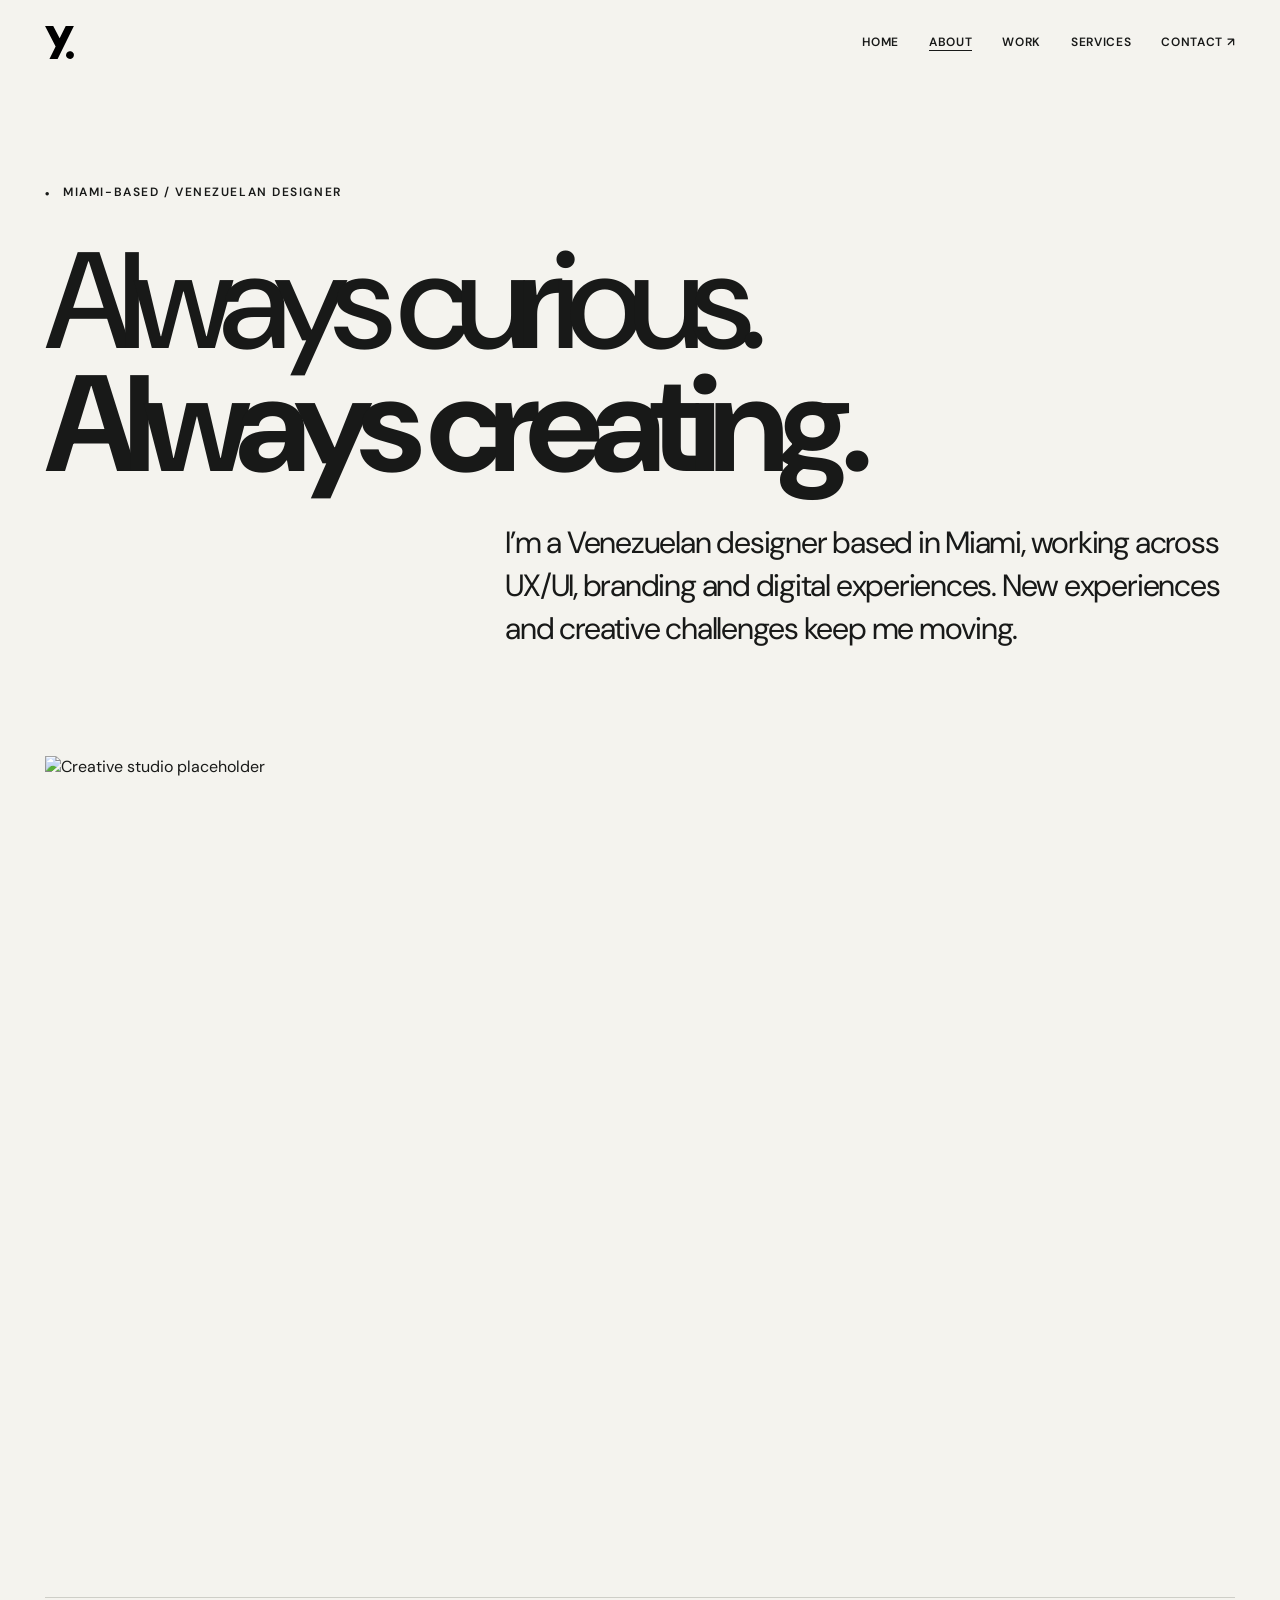
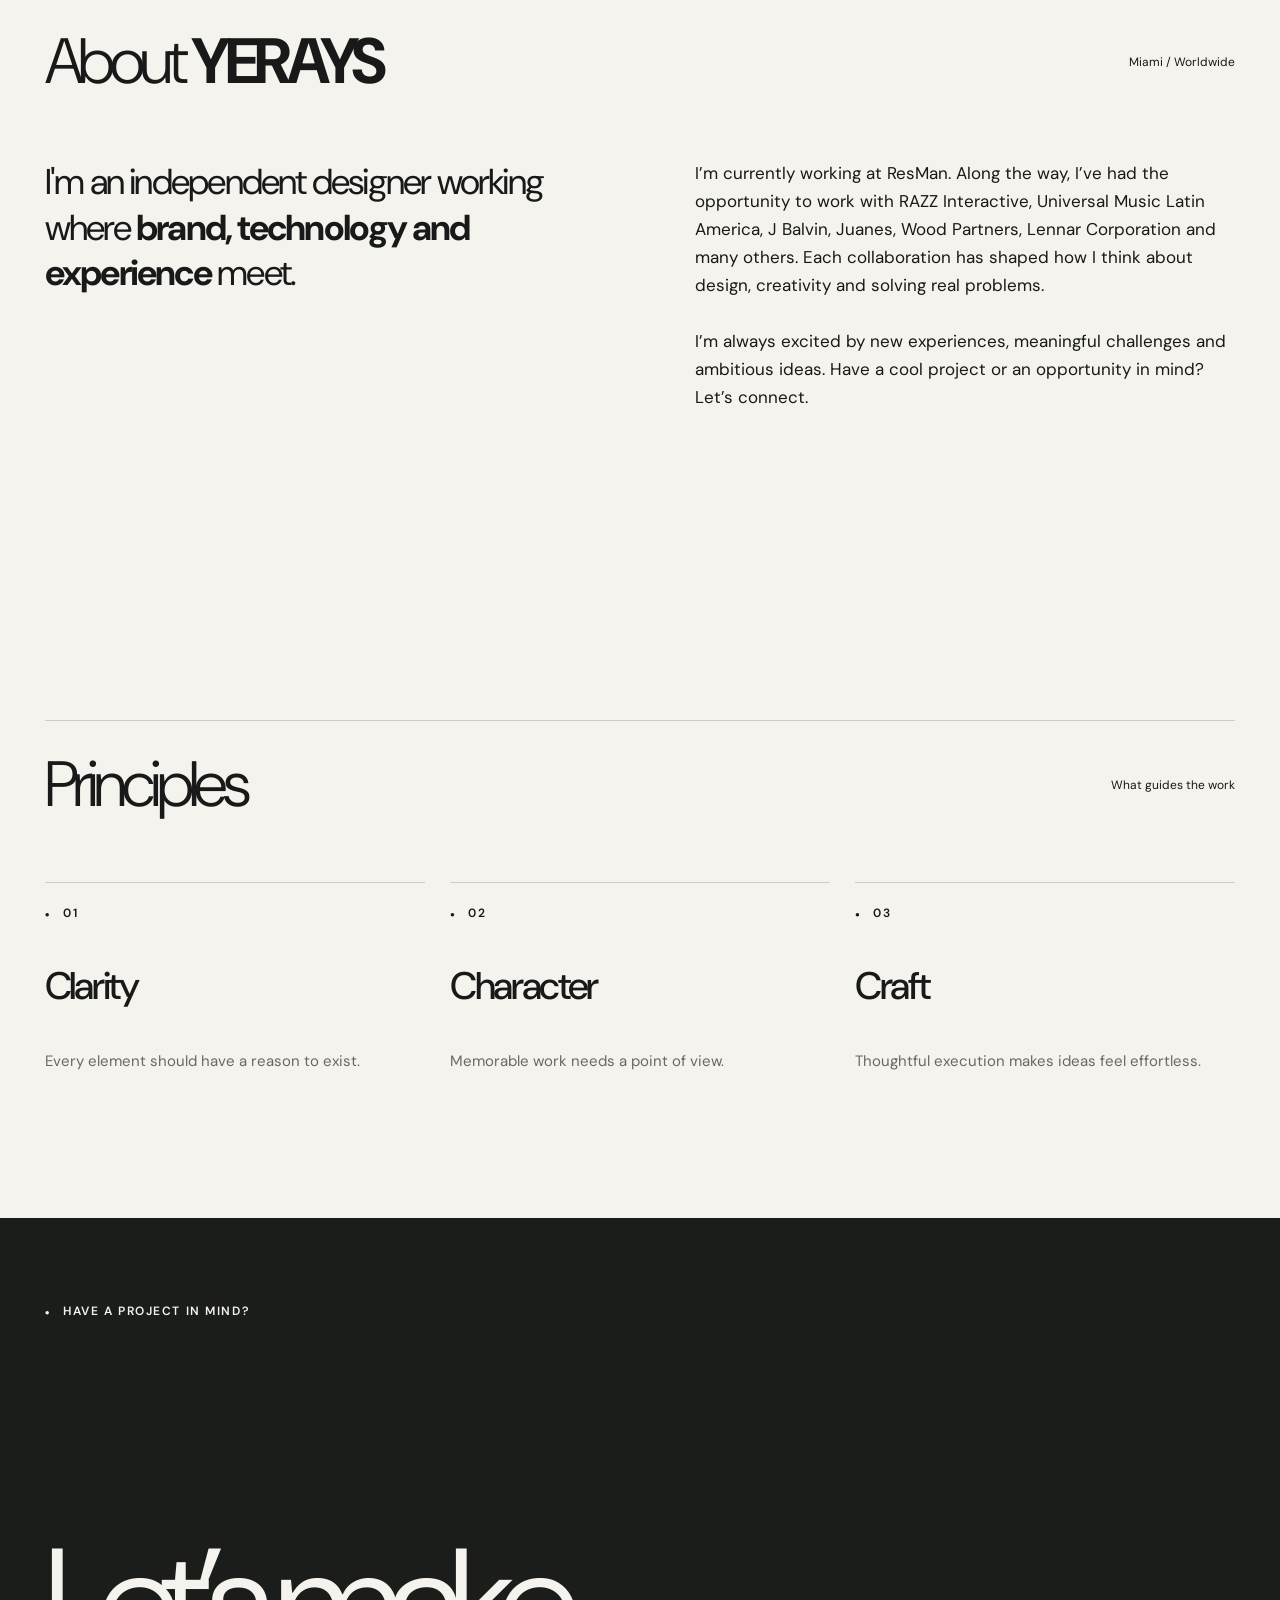
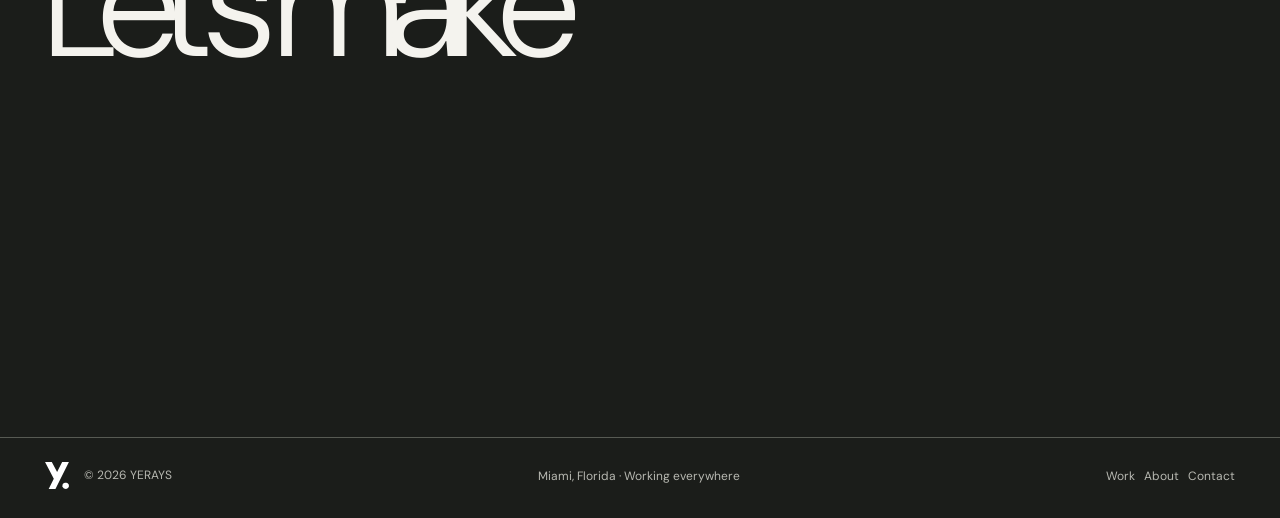
==== commit f6cffdd9: "Unify page typography, animated accent words and homepage footer" ====
--- a/about.html
+++ b/about.html
@@ -1 +1 @@
-<!doctype html><html lang="en"><head><meta charset="utf-8"><meta name="viewport" content="width=device-width,initial-scale=1"><meta name="theme-color" content="#f4f3ee"><title>About — YERAYS</title><meta name="description" content="Meet YERAYS, a Miami-based Venezuelan designer with experience working with RAZZ Interactive, Universal Music Latin America, J Balvin, Juanes, Wood Partners and Lennar."><link rel="stylesheet" href="style.css?v=mobile-nav-autoplay-scroll-20261102"></head><body><div class="container"><header class="topbar"><a class="brand" href="index.html" aria-label="YERAYS home"><img src="yerays-logo-black.svg?v=20261102b" alt="YERAYS logo"></a><nav class="nav" id="nav"><a href="index.html">Home</a><a href="about.html" class="active">About</a><a href="work.html">Work</a><a href="services.html">Services</a><a href="contact.html">Contact ↗︎</a></nav><button class="menu-btn" aria-expanded="false" aria-controls="nav" aria-label="Open menu"><span class="menu-icon" aria-hidden="true"><i></i><i></i><i></i></span></button></header></div><main class="container"><section class="page-head"><div class="eyebrow">Miami-based / Venezuelan designer</div><h1 class="display">Always curious.<br><em>Always creating.</em></h1><p class="summary">I’m a Venezuelan designer based in Miami, working across UX/UI, branding and digital experiences. New experiences and creative challenges keep me moving.</p></section><div class="case-hero reveal"><img src="https://images.unsplash.com/photo-1497366754035-f200968a6e72?auto=format&fit=crop&w=2200&q=90" alt="Creative studio placeholder"></div><section class="section"><div class="section-line"><h2>About YERAYS</h2><span>Miami / Worldwide</span></div><div class="about-columns"><p class="reveal">I'm an independent designer working where <strong>brand, technology and experience</strong> meet.</p><p class="side reveal">I’m currently working at ResMan. Along the way, I’ve had the opportunity to work with RAZZ Interactive, Universal Music Latin America, J Balvin, Juanes, Wood Partners, Lennar Corporation and many others. Each collaboration has shaped how I think about design, creativity and solving real problems.<br><br>I’m always excited by new experiences, meaningful challenges and ambitious ideas. Have a cool project or an opportunity in mind? Let’s connect.</p></div></section><section class="section"><div class="section-line"><h2>Principles</h2><span>What guides the work</span></div><div class="process"><article class="reveal"><span class="eyebrow">01</span><h3>Clarity</h3><p>Every element should have a reason to exist.</p></article><article class="reveal"><span class="eyebrow">02</span><h3>Character</h3><p>Memorable work needs a point of view.</p></article><article class="reveal"><span class="eyebrow">03</span><h3>Craft</h3><p>Thoughtful execution makes ideas feel effortless.</p></article></div></section></main><footer class="footer"><div class="container"><div class="footer-head eyebrow">Have a project in mind?</div><h2><a class="footer-cta" href="contact.html">Let’s make<br>it happen ↗︎</a></h2><div class="footer-bottom"><span><img class="footer-mark" src="yerays-logo-black.svg" alt="YERAYS logo"> © <span data-year>2026</span> YERAYS</span><span>Miami, Florida · Working everywhere</span><span><a href="work.html">Work</a> &nbsp; <a href="about.html">About</a> &nbsp; <a href="contact.html">Contact</a></span></div></div></footer><div class="cursor-tip" aria-hidden="true">Explore<br>case study ↗︎</div><script src="script.js?v=mobile-nav-autoplay-scroll-20261102" defer></script></body></html>+<!doctype html><html lang="en"><head><meta charset="utf-8"><meta name="viewport" content="width=device-width,initial-scale=1"><meta name="theme-color" content="#f4f3ee"><title>About — YERAYS</title><meta name="description" content="Meet YERAYS, a Miami-based Venezuelan designer with experience working with RAZZ Interactive, Universal Music Latin America, J Balvin, Juanes, Wood Partners and Lennar."><link rel="stylesheet" href="style.css?v=sitewide-unified-20261102"></head><body><div class="container"><header class="topbar"><a class="brand" href="index.html" aria-label="YERAYS home"><img src="yerays-logo-black.svg?v=20261102b" alt="YERAYS logo"></a><nav class="nav" id="nav"><a href="index.html">Home</a><a href="about.html" class="active">About</a><a href="work.html">Work</a><a href="services.html">Services</a><a href="contact.html">Contact ↗︎</a></nav><button class="menu-btn" aria-expanded="false" aria-controls="nav" aria-label="Open menu"><span class="menu-icon" aria-hidden="true"><i></i><i></i><i></i></span></button></header></div><main class="container"><section class="page-head"><div class="eyebrow">Miami-based / Venezuelan designer</div><h1 class="display">Always curious.<br><strong class="weight-accent page-gradient">Always creating.</strong></h1><p class="summary">I’m a Venezuelan designer based in Miami, working across UX/UI, branding and digital experiences. New experiences and creative challenges keep me moving.</p></section><div class="case-hero reveal"><img src="https://images.unsplash.com/photo-1497366754035-f200968a6e72?auto=format&fit=crop&w=2200&q=90" alt="Creative studio placeholder"></div><section class="section"><div class="section-line"><h2>About <strong class="weight-accent">YERAYS</strong></h2><span>Miami / Worldwide</span></div><div class="about-columns"><p class="reveal">I'm an independent designer working where <strong>brand, technology and experience</strong> meet.</p><p class="side reveal">I’m currently working at ResMan. Along the way, I’ve had the opportunity to work with RAZZ Interactive, Universal Music Latin America, J Balvin, Juanes, Wood Partners, Lennar Corporation and many others. Each collaboration has shaped how I think about design, creativity and solving real problems.<br><br>I’m always excited by new experiences, meaningful challenges and ambitious ideas. Have a cool project or an opportunity in mind? Let’s connect.</p></div></section><section class="section"><div class="section-line"><h2>Principles</h2><span>What guides the work</span></div><div class="process"><article class="reveal"><span class="eyebrow">01</span><h3>Clarity</h3><p>Every element should have a reason to exist.</p></article><article class="reveal"><span class="eyebrow">02</span><h3>Character</h3><p>Memorable work needs a point of view.</p></article><article class="reveal"><span class="eyebrow">03</span><h3>Craft</h3><p>Thoughtful execution makes ideas feel effortless.</p></article></div></section></main><footer class="footer"><div class="container"><div class="footer-head eyebrow">Have a project in mind?</div><h2><a class="footer-cta" href="contact.html">Let’s make<br>it <strong class="weight-accent">happen</strong> ↗︎</a></h2><div class="footer-bottom"><span><img class="footer-mark" src="yerays-logo-black.svg" alt="YERAYS logo"> © <span data-year>2026</span> YERAYS</span><span>Miami, Florida · Working everywhere</span><span><a href="work.html">Work</a> &nbsp; <a href="about.html">About</a> &nbsp; <a href="contact.html">Contact</a></span></div></div></footer><div class="cursor-tip" aria-hidden="true">Explore<br>case study ↗︎</div><script src="script.js?v=sitewide-unified-20261102" defer></script></body></html>
--- a/style.css
+++ b/style.css
@@ -379,3 +379,103 @@
 @media(max-width:800px){.menu-btn{width:40px;height:40px;padding:8px;display:inline-flex}}
 /* Prevent iOS from substituting emoji artwork for directional arrows. */
 .arrow-text{font-family:'DM Sans',Arial,sans-serif;font-variant-emoji:text}
+
+/* Explicit black hamburger on iOS Safari (native buttons may otherwise inherit blue). */
+body>.container:first-child .menu-btn,
+body>.container:first-child.nav-scrolled .menu-btn{
+ color:#181918!important;
+ -webkit-text-fill-color:#181918;
+ -webkit-appearance:none;
+ appearance:none;
+}
+body>.container:first-child .menu-btn .menu-icon i{background-color:#181918!important}
+
+
+/* Faster multi-color gradient visible from the first typed letter, with no black stops. */
+@keyframes word-spectrum{
+  0%{background-position:0% 50%}
+  100%{background-position:100% 50%}
+}
+:root{
+ --word-spectrum:linear-gradient(105deg,
+ #a4e65c 0%,#f0a24f 17%,#e97da8 34%,
+ #8966e6 51%,#548ee7 68%,#a4e65c 85%,
+ #f0a24f 100%);
+}
+.hero-video-experiment .hero-overlay .hero-cta-heading .weight-accent,
+.footer .footer-cta .weight-accent{
+ display:inline-block;
+ box-sizing:content-box;
+ padding-right:.13em;
+ background-image:var(--word-spectrum)!important;
+ background-size:360% 100%!important;
+ background-position:0% 50%;
+ background-repeat:no-repeat;
+ -webkit-background-clip:text!important;
+ background-clip:text!important;
+ color:transparent!important;
+ -webkit-text-fill-color:transparent!important;
+ animation:word-spectrum 4.5s ease-in-out infinite alternate!important;
+}
+/* Restore the exact typing reveal and keep letters clipped by their whole word,
+   rather than individually colored or clipped at the final 'e'. */
+.hero-video-experiment .hero-overlay .hero-cta-heading .weight-accent .type-char,
+.footer .footer-cta .weight-accent .type-char{
+ color:inherit!important;
+ -webkit-text-fill-color:inherit!important;
+}
+/* Keep all unaccented Approach copy white. */
+.statement .lede>span{color:#f4f3ee!important;animation:none!important}
+.statement .lede>span>.type-char{color:#f4f3ee!important;-webkit-text-fill-color:#f4f3ee!important}
+/* Footer gradient is limited to happen; hover makes the complete CTA lime. */
+.footer h2 .footer-cta:hover,.footer h2 .footer-cta:focus-visible{
+ color:var(--accent)!important;animation:none!important;
+}
+.footer h2 .footer-cta:hover .weight-accent,
+.footer h2 .footer-cta:focus-visible .weight-accent{
+ animation:none!important;background:none!important;
+ color:var(--accent)!important;-webkit-text-fill-color:var(--accent)!important;
+}
+.footer h2 .footer-cta:hover .type-char,.footer h2 .footer-cta:focus-visible .type-char{
+ color:inherit!important;-webkit-text-fill-color:inherit!important;
+}
+@media(prefers-reduced-motion:reduce){
+ .hero-video-experiment .hero-overlay .hero-cta-heading .weight-accent,
+ .footer .footer-cta .weight-accent{animation:none!important}
+}
+
+/* Match the hero headline to the footer CTA's typographic scale and weight. */
+.hero-video-experiment .hero-overlay .hero-copy .hero-cta-heading{
+ font-size:clamp(68px,12vw,190px)!important;
+ font-weight:300!important;
+ line-height:.92;
+ letter-spacing:-.09em;
+}
+.hero-video-experiment .hero-overlay .hero-copy .hero-cta-heading .weight-accent{font-weight:700!important}
+@media(max-width:800px){
+ .hero-video-experiment .hero-overlay .hero-copy .hero-cta-heading{
+  font-size:clamp(52px,12vw,100px)!important;
+ }
+}
+
+/* Only Purpose and footer Happen receive the animated spectrum. */
+.motion-caption .weight-accent{
+ animation:none!important;background:none!important;
+ color:#fff!important;-webkit-text-fill-color:#fff!important;
+}
+.statement .lede .weight-accent{
+ animation:none!important;background:none!important;
+ color:#f4f3ee!important;-webkit-text-fill-color:#f4f3ee!important;
+}
+.statement .lede .weight-accent .type-char{
+ color:#f4f3ee!important;-webkit-text-fill-color:#f4f3ee!important;
+}
+
+/* Keep the entrance choreography, but release the pinned video sooner once Ideas lands. */
+.hero-video-experiment.motion-stage{height:335vh}
+@media(max-width:800px){.hero-video-experiment.motion-stage{height:310vh}}
+/* Lighter lime navigation while scrolling: 85% opacity. */
+body>.container:first-child.nav-scrolled{background:rgba(217,246,110,.85)}
+@media(max-width:800px){
+ body>.container:first-child.nav-scrolled .nav{background:rgba(217,246,110,.85)}
+}
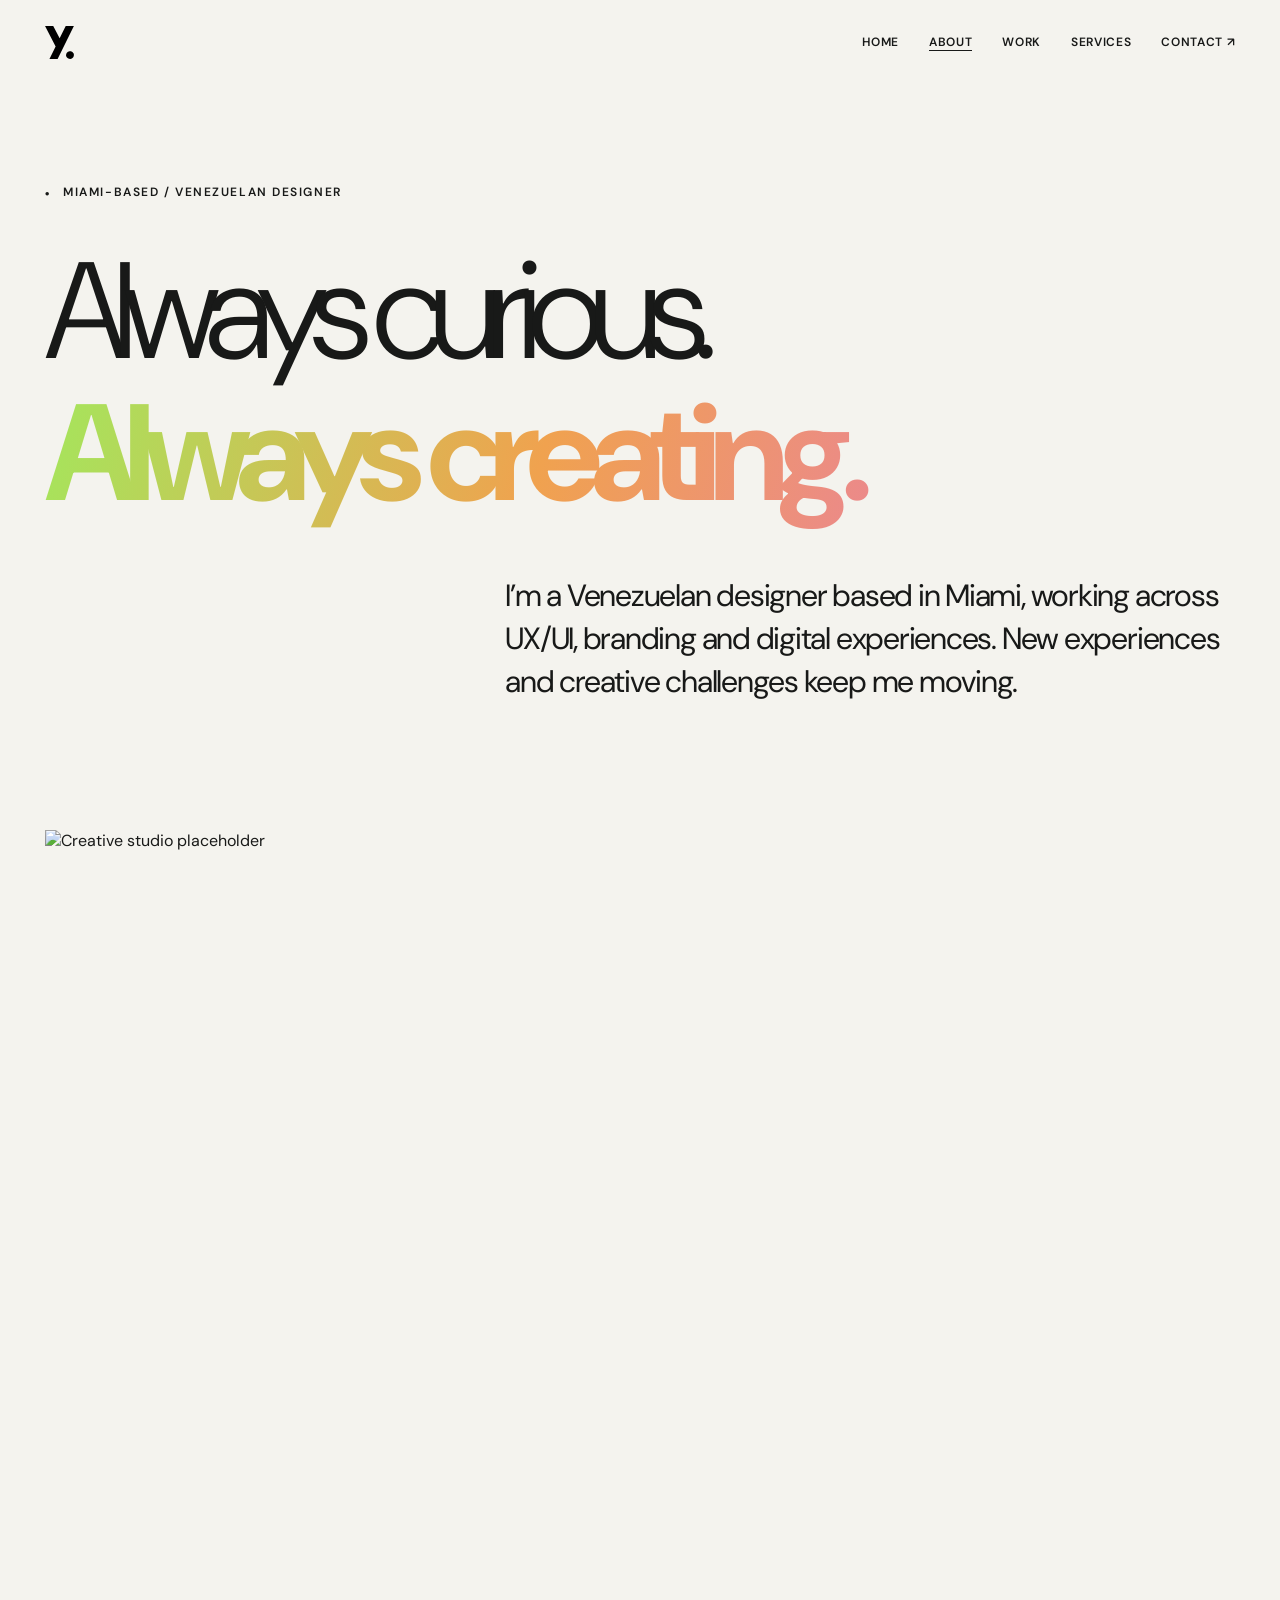
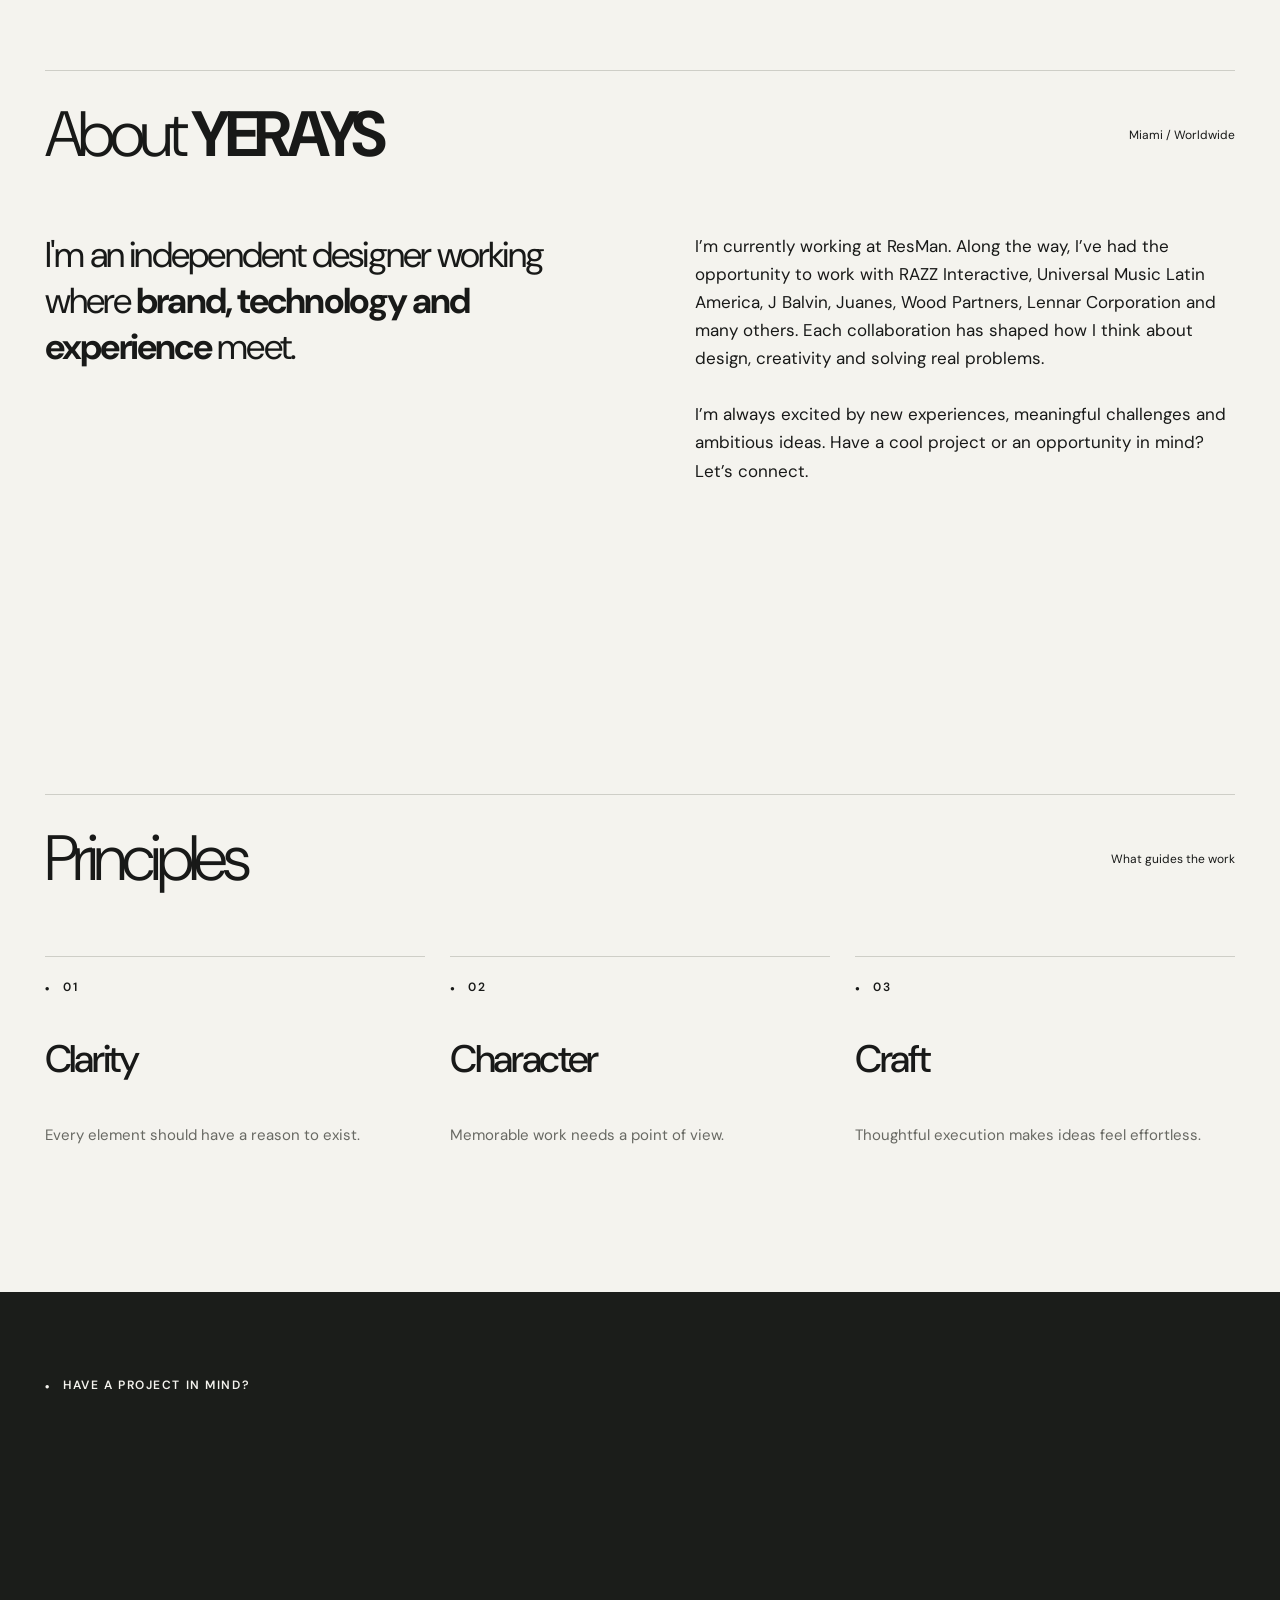
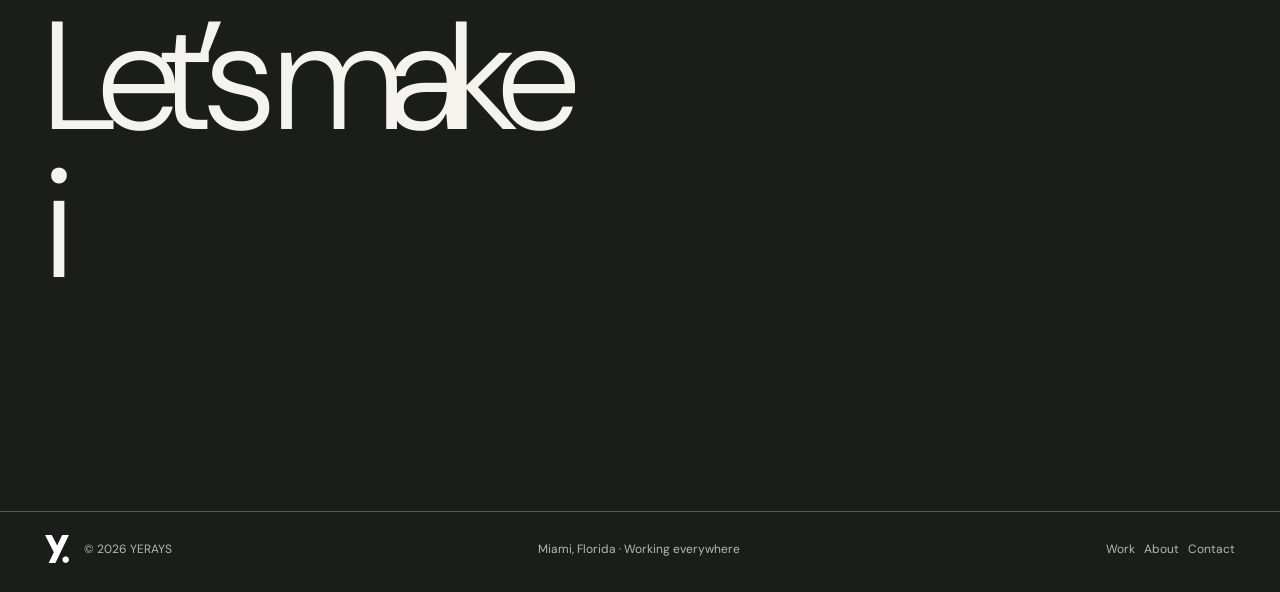
==== commit c63379a9: "Refresh shared rounded controls and corrected gallery styles" ====
--- a/about.html
+++ b/about.html
@@ -1 +1 @@
-<!doctype html><html lang="en"><head><meta charset="utf-8"><meta name="viewport" content="width=device-width,initial-scale=1"><meta name="theme-color" content="#f4f3ee"><title>About — YERAYS</title><meta name="description" content="Meet YERAYS, a Miami-based Venezuelan designer with experience working with RAZZ Interactive, Universal Music Latin America, J Balvin, Juanes, Wood Partners and Lennar."><link rel="stylesheet" href="style.css?v=sitewide-unified-20261102"></head><body><div class="container"><header class="topbar"><a class="brand" href="index.html" aria-label="YERAYS home"><img src="yerays-logo-black.svg?v=20261102b" alt="YERAYS logo"></a><nav class="nav" id="nav"><a href="index.html">Home</a><a href="about.html" class="active">About</a><a href="work.html">Work</a><a href="services.html">Services</a><a href="contact.html">Contact ↗︎</a></nav><button class="menu-btn" aria-expanded="false" aria-controls="nav" aria-label="Open menu"><span class="menu-icon" aria-hidden="true"><i></i><i></i><i></i></span></button></header></div><main class="container"><section class="page-head"><div class="eyebrow">Miami-based / Venezuelan designer</div><h1 class="display">Always curious.<br><strong class="weight-accent page-gradient">Always creating.</strong></h1><p class="summary">I’m a Venezuelan designer based in Miami, working across UX/UI, branding and digital experiences. New experiences and creative challenges keep me moving.</p></section><div class="case-hero reveal"><img src="https://images.unsplash.com/photo-1497366754035-f200968a6e72?auto=format&fit=crop&w=2200&q=90" alt="Creative studio placeholder"></div><section class="section"><div class="section-line"><h2>About <strong class="weight-accent">YERAYS</strong></h2><span>Miami / Worldwide</span></div><div class="about-columns"><p class="reveal">I'm an independent designer working where <strong>brand, technology and experience</strong> meet.</p><p class="side reveal">I’m currently working at ResMan. Along the way, I’ve had the opportunity to work with RAZZ Interactive, Universal Music Latin America, J Balvin, Juanes, Wood Partners, Lennar Corporation and many others. Each collaboration has shaped how I think about design, creativity and solving real problems.<br><br>I’m always excited by new experiences, meaningful challenges and ambitious ideas. Have a cool project or an opportunity in mind? Let’s connect.</p></div></section><section class="section"><div class="section-line"><h2>Principles</h2><span>What guides the work</span></div><div class="process"><article class="reveal"><span class="eyebrow">01</span><h3>Clarity</h3><p>Every element should have a reason to exist.</p></article><article class="reveal"><span class="eyebrow">02</span><h3>Character</h3><p>Memorable work needs a point of view.</p></article><article class="reveal"><span class="eyebrow">03</span><h3>Craft</h3><p>Thoughtful execution makes ideas feel effortless.</p></article></div></section></main><footer class="footer"><div class="container"><div class="footer-head eyebrow">Have a project in mind?</div><h2><a class="footer-cta" href="contact.html">Let’s make<br>it <strong class="weight-accent">happen</strong> ↗︎</a></h2><div class="footer-bottom"><span><img class="footer-mark" src="yerays-logo-black.svg" alt="YERAYS logo"> © <span data-year>2026</span> YERAYS</span><span>Miami, Florida · Working everywhere</span><span><a href="work.html">Work</a> &nbsp; <a href="about.html">About</a> &nbsp; <a href="contact.html">Contact</a></span></div></div></footer><div class="cursor-tip" aria-hidden="true">Explore<br>case study ↗︎</div><script src="script.js?v=sitewide-unified-20261102" defer></script></body></html>+<!doctype html><html lang="en"><head><meta charset="utf-8"><meta name="viewport" content="width=device-width,initial-scale=1"><meta name="theme-color" content="#f4f3ee"><title>About — YERAYS</title><meta name="description" content="Meet YERAYS, a Miami-based Venezuelan designer with experience working with RAZZ Interactive, Universal Music Latin America, J Balvin, Juanes, Wood Partners and Lennar."><link rel="stylesheet" href="style.css?v=rounded-fullbleed-20261102"></head><body><div class="container"><header class="topbar"><a class="brand" href="index.html" aria-label="YERAYS home"><img src="yerays-logo-black.svg?v=20261102b" alt="YERAYS logo"></a><nav class="nav" id="nav"><a href="index.html">Home</a><a href="about.html" class="active">About</a><a href="work.html">Work</a><a href="services.html">Services</a><a href="contact.html">Contact ↗︎</a></nav><button class="menu-btn" aria-expanded="false" aria-controls="nav" aria-label="Open menu"><span class="menu-icon" aria-hidden="true"><i></i><i></i><i></i></span></button></header></div><main class="container"><section class="page-head"><div class="eyebrow">Miami-based / Venezuelan designer</div><h1 class="display">Always curious.<br><strong class="weight-accent page-gradient">Always creating.</strong></h1><p class="summary">I’m a Venezuelan designer based in Miami, working across UX/UI, branding and digital experiences. New experiences and creative challenges keep me moving.</p></section><div class="case-hero reveal"><img src="https://images.unsplash.com/photo-1497366754035-f200968a6e72?auto=format&fit=crop&w=2200&q=90" alt="Creative studio placeholder"></div><section class="section"><div class="section-line"><h2>About <strong class="weight-accent">YERAYS</strong></h2><span>Miami / Worldwide</span></div><div class="about-columns"><p class="reveal">I'm an independent designer working where <strong>brand, technology and experience</strong> meet.</p><p class="side reveal">I’m currently working at ResMan. Along the way, I’ve had the opportunity to work with RAZZ Interactive, Universal Music Latin America, J Balvin, Juanes, Wood Partners, Lennar Corporation and many others. Each collaboration has shaped how I think about design, creativity and solving real problems.<br><br>I’m always excited by new experiences, meaningful challenges and ambitious ideas. Have a cool project or an opportunity in mind? Let’s connect.</p></div></section><section class="section"><div class="section-line"><h2>Principles</h2><span>What guides the work</span></div><div class="process"><article class="reveal"><span class="eyebrow">01</span><h3>Clarity</h3><p>Every element should have a reason to exist.</p></article><article class="reveal"><span class="eyebrow">02</span><h3>Character</h3><p>Memorable work needs a point of view.</p></article><article class="reveal"><span class="eyebrow">03</span><h3>Craft</h3><p>Thoughtful execution makes ideas feel effortless.</p></article></div></section></main><footer class="footer"><div class="container"><div class="footer-head eyebrow">Have a project in mind?</div><h2><a class="footer-cta" href="contact.html">Let’s make<br>it <strong class="weight-accent">happen</strong> ↗︎</a></h2><div class="footer-bottom"><span><img class="footer-mark" src="yerays-logo-black.svg" alt="YERAYS logo"> © <span data-year>2026</span> YERAYS</span><span>Miami, Florida · Working everywhere</span><span><a href="work.html">Work</a> &nbsp; <a href="about.html">About</a> &nbsp; <a href="contact.html">Contact</a></span></div></div></footer><div class="cursor-tip" aria-hidden="true">Explore<br>case study ↗︎</div><script src="script.js?v=rounded-fullbleed-20261102" defer></script></body></html>
--- a/style.css
+++ b/style.css
@@ -479,3 +479,46 @@
 @media(max-width:800px){
  body>.container:first-child.nav-scrolled .nav{background:rgba(217,246,110,.85)}
 }
+
+/* Unified editorial page headings: light lead-in, bold animated accent. */
+.page-head .display{font-weight:300}
+.page-head .display .weight-accent{font-weight:700}
+.page-head .display .page-gradient{
+ display:inline-block;box-sizing:content-box;padding-right:.13em;
+ background-image:var(--word-spectrum)!important;
+ background-size:360% 100%!important;
+ background-position:0% 50%;
+ background-repeat:no-repeat;
+ -webkit-background-clip:text!important;background-clip:text!important;
+ color:transparent!important;-webkit-text-fill-color:transparent!important;
+ animation:word-spectrum 4.5s ease-in-out infinite alternate!important;
+}
+@media(prefers-reduced-motion:reduce){.page-head .display .page-gradient{animation:none!important}}
+/* Work project field uses the same cream-to-lime scroll transition as Home. */
+.work-main{isolation:isolate;position:relative}
+.work-main .section{position:relative;z-index:1}
+
+/* Restore the original rounded pills, including the contact form CTA. */
+.pill,.motion-link,.motion-caption .motion-link.pill{border-radius:100px!important}
+.filter{border-radius:40px!important}
+.contact-form button,button[type="submit"]:not(.menu-btn){
+ border-radius:100px!important;
+ padding-left:30px!important;padding-right:30px!important;
+}
+/* Descenders (g, y) need breathing room inside clipped gradient lettering. */
+.page-head .display{line-height:1.04;overflow:visible;padding-bottom:.11em}
+.page-head .display .page-gradient{
+ padding-bottom:.16em;
+ margin-bottom:-.16em;
+ vertical-align:baseline;
+}
+.page-head{padding-bottom:95px}
+@media(max-width:800px){.page-head{padding-bottom:75px}}
+/* Full-bleed gallery color wash: section content stays inside the grid. */
+.work-main>.section{background:transparent!important;isolation:isolate}
+.work-main>.section::before{
+ content:"";position:absolute;z-index:-1;top:0;bottom:0;
+ left:50%;width:100vw;transform:translateX(-50%);
+ background-color:var(--work-gallery-bg,var(--bg));
+ pointer-events:none;
+}
